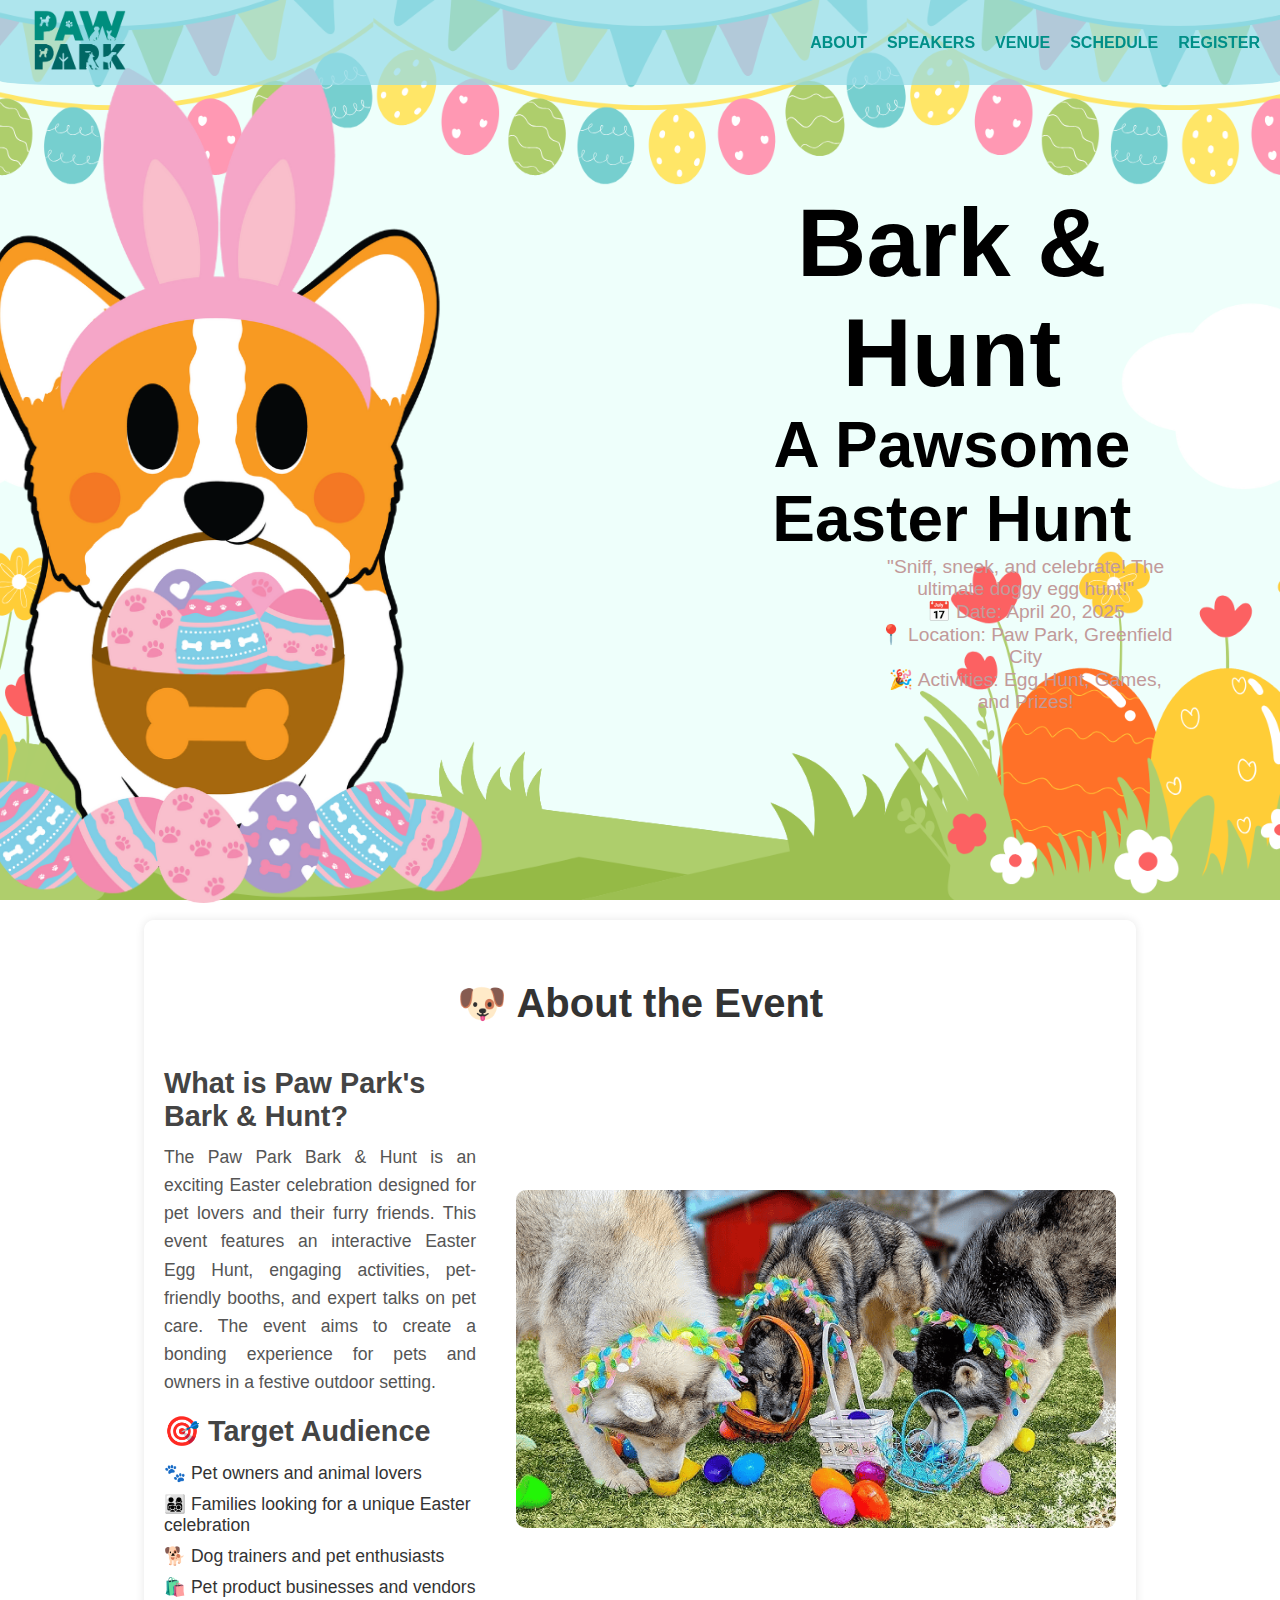
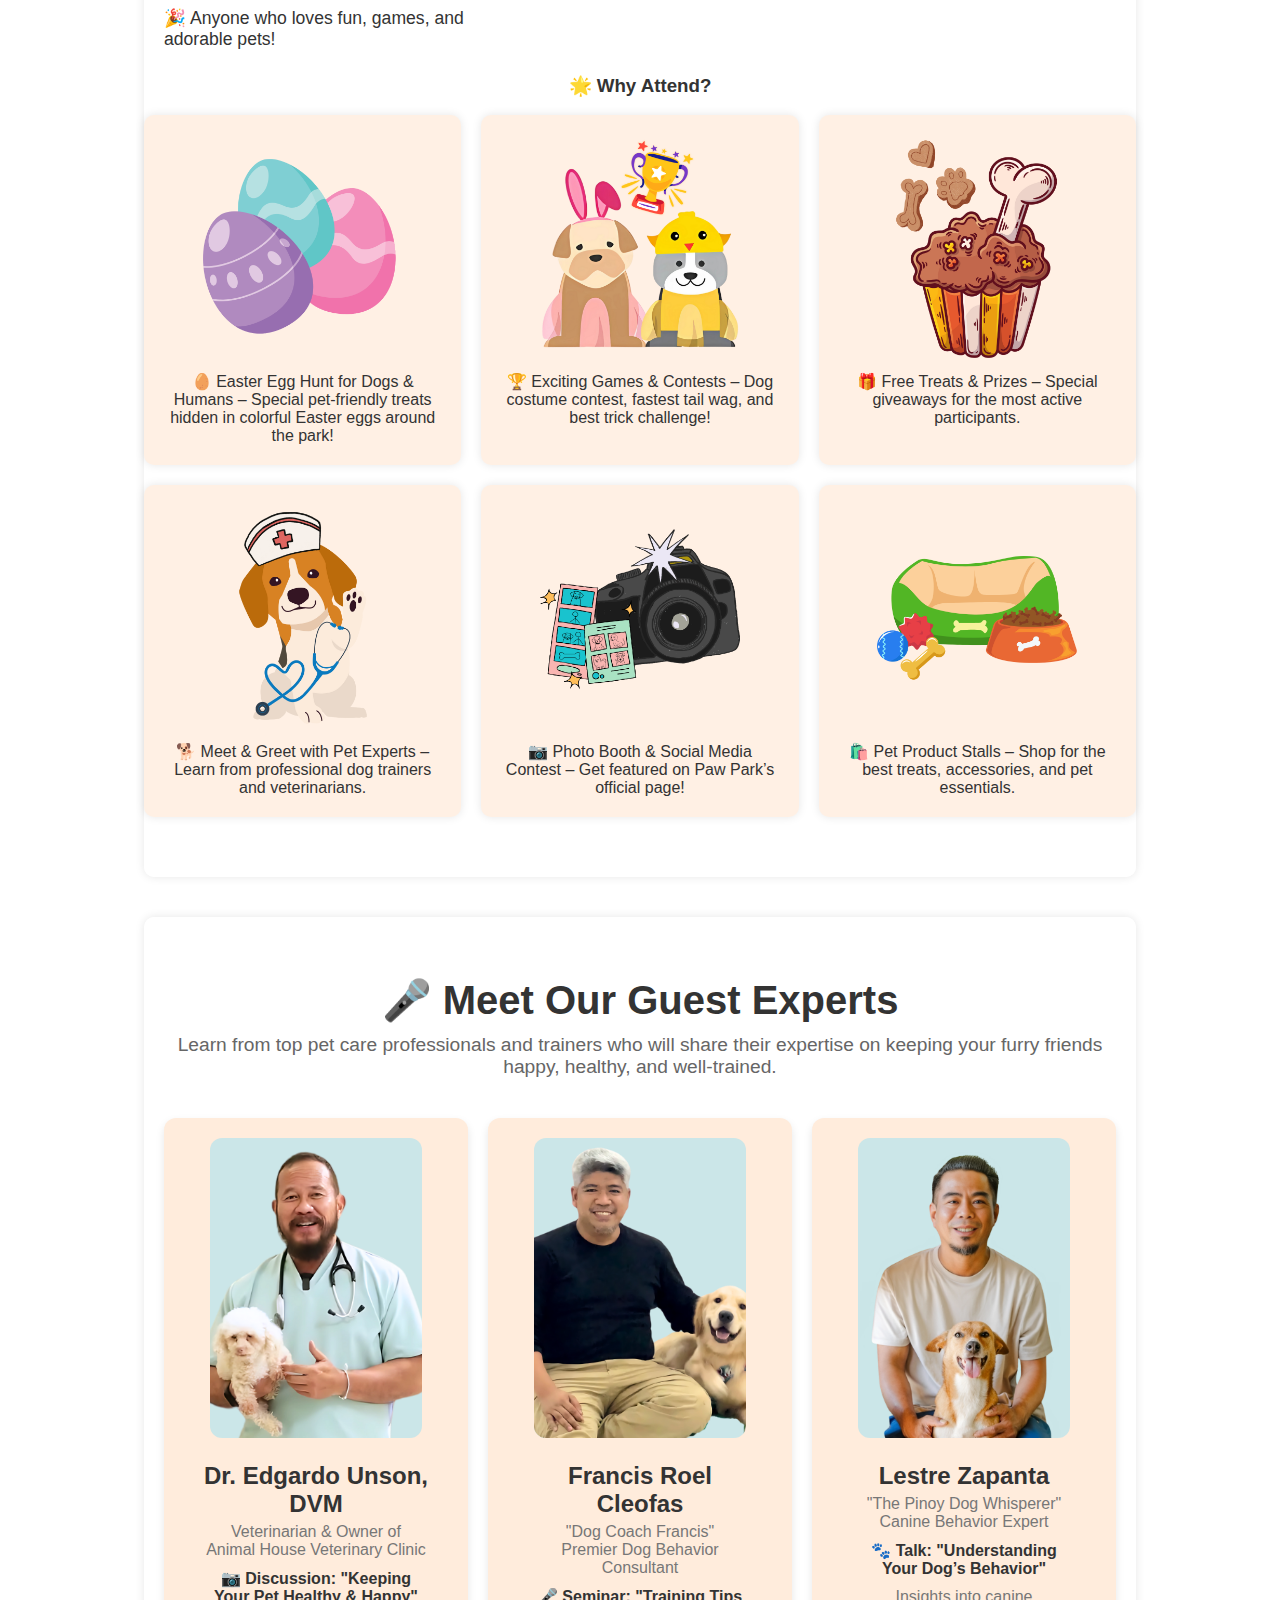
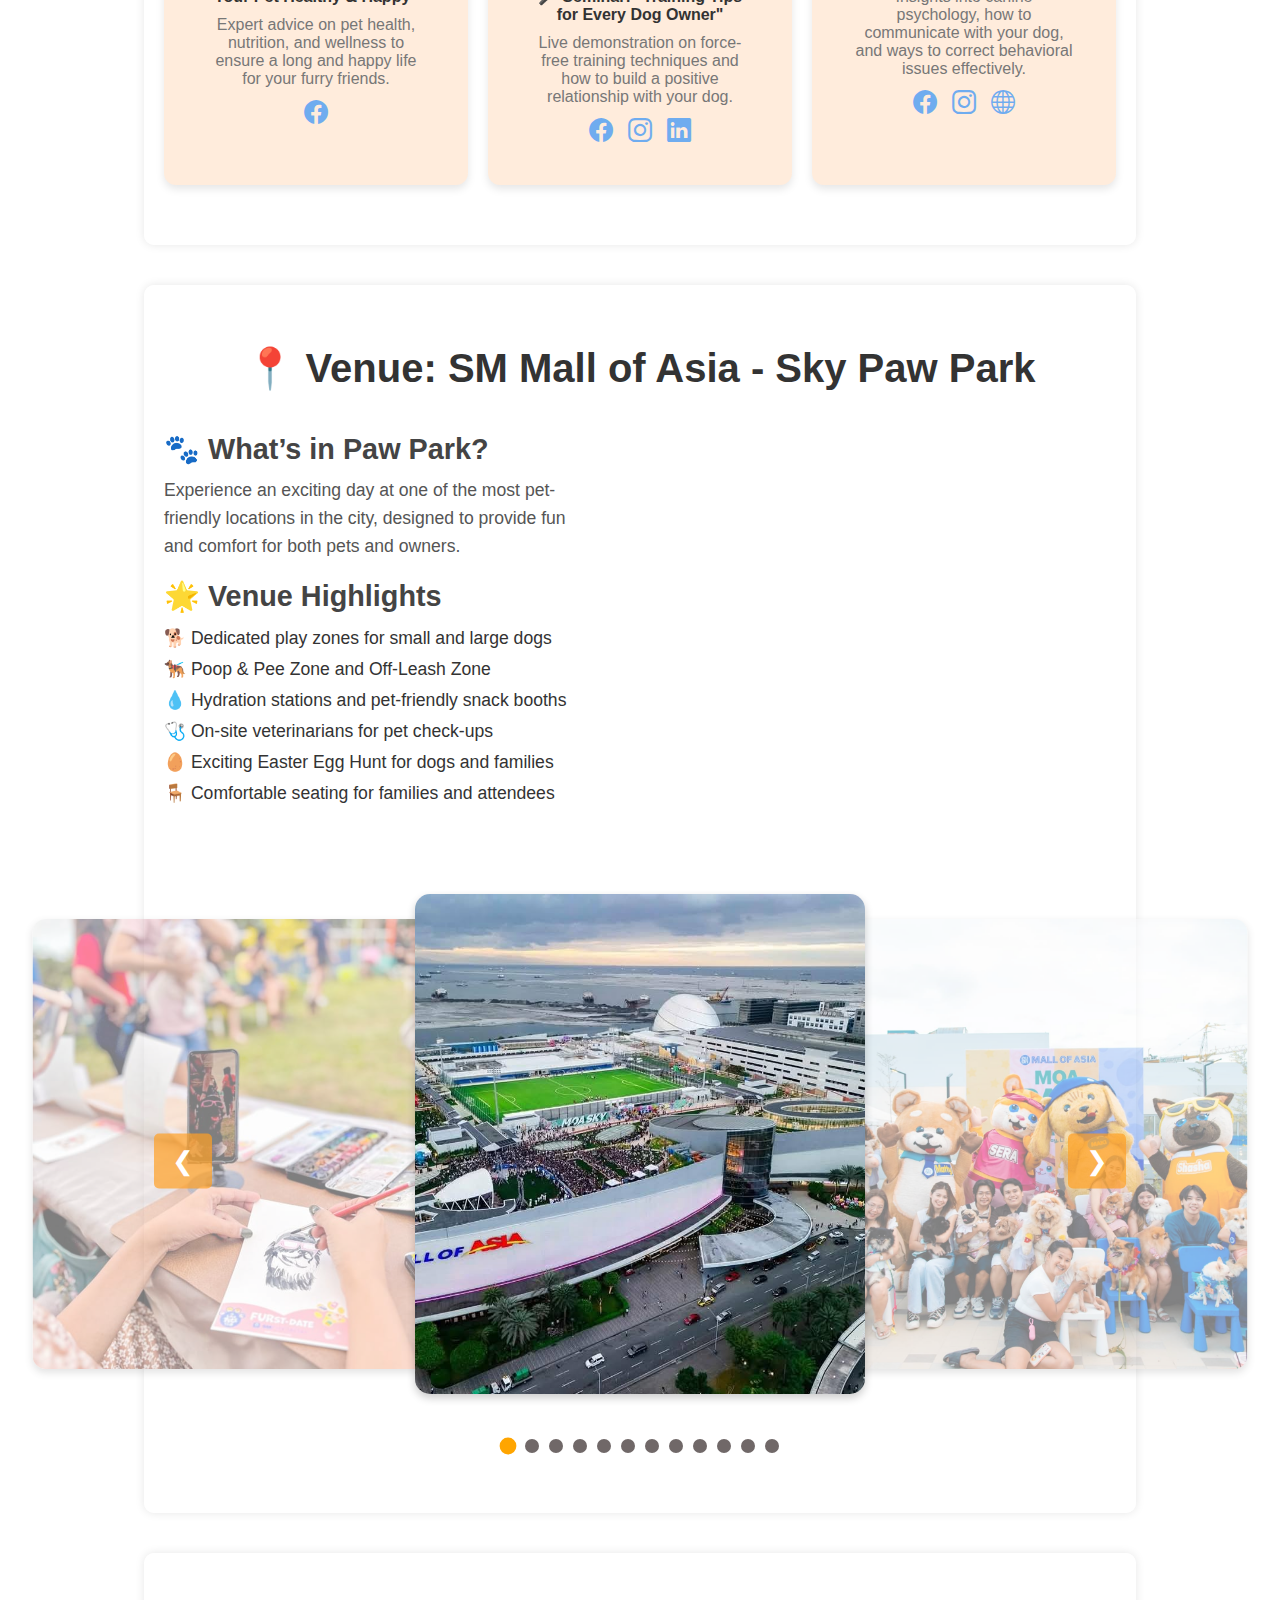
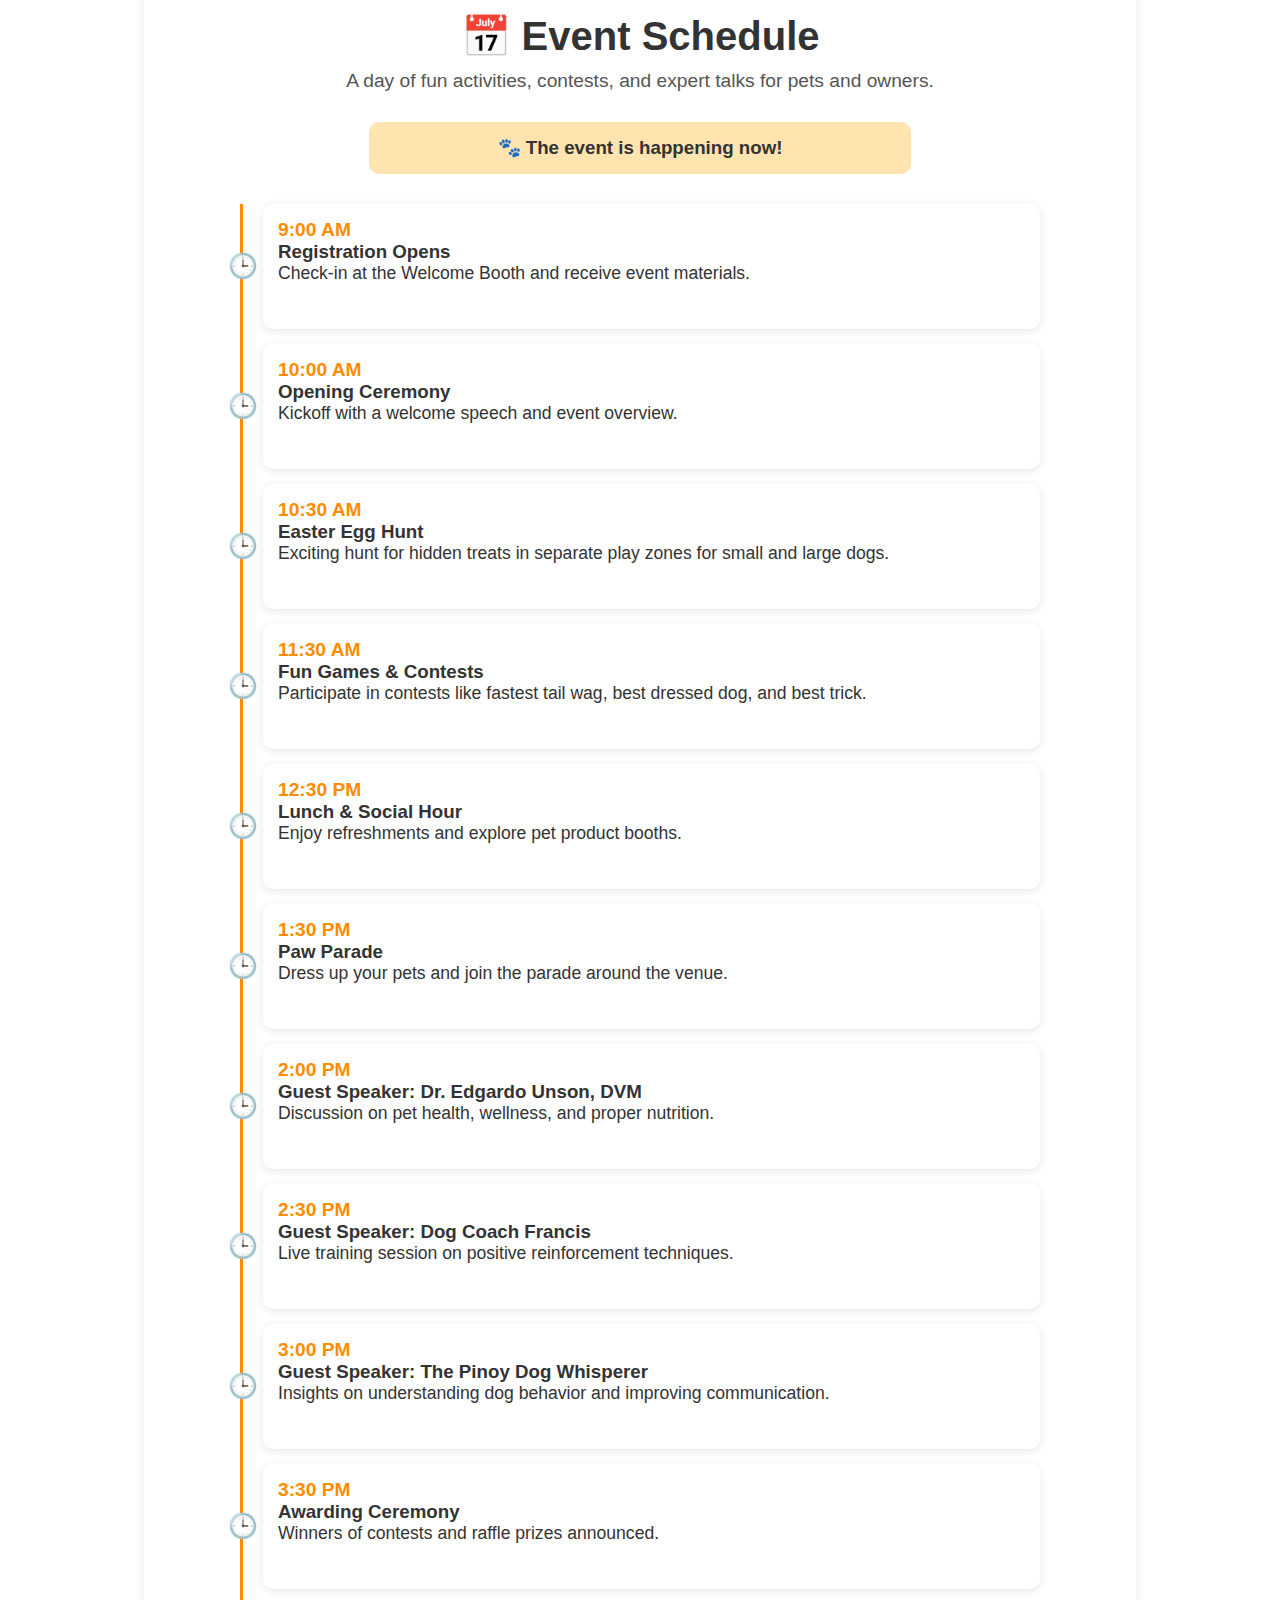
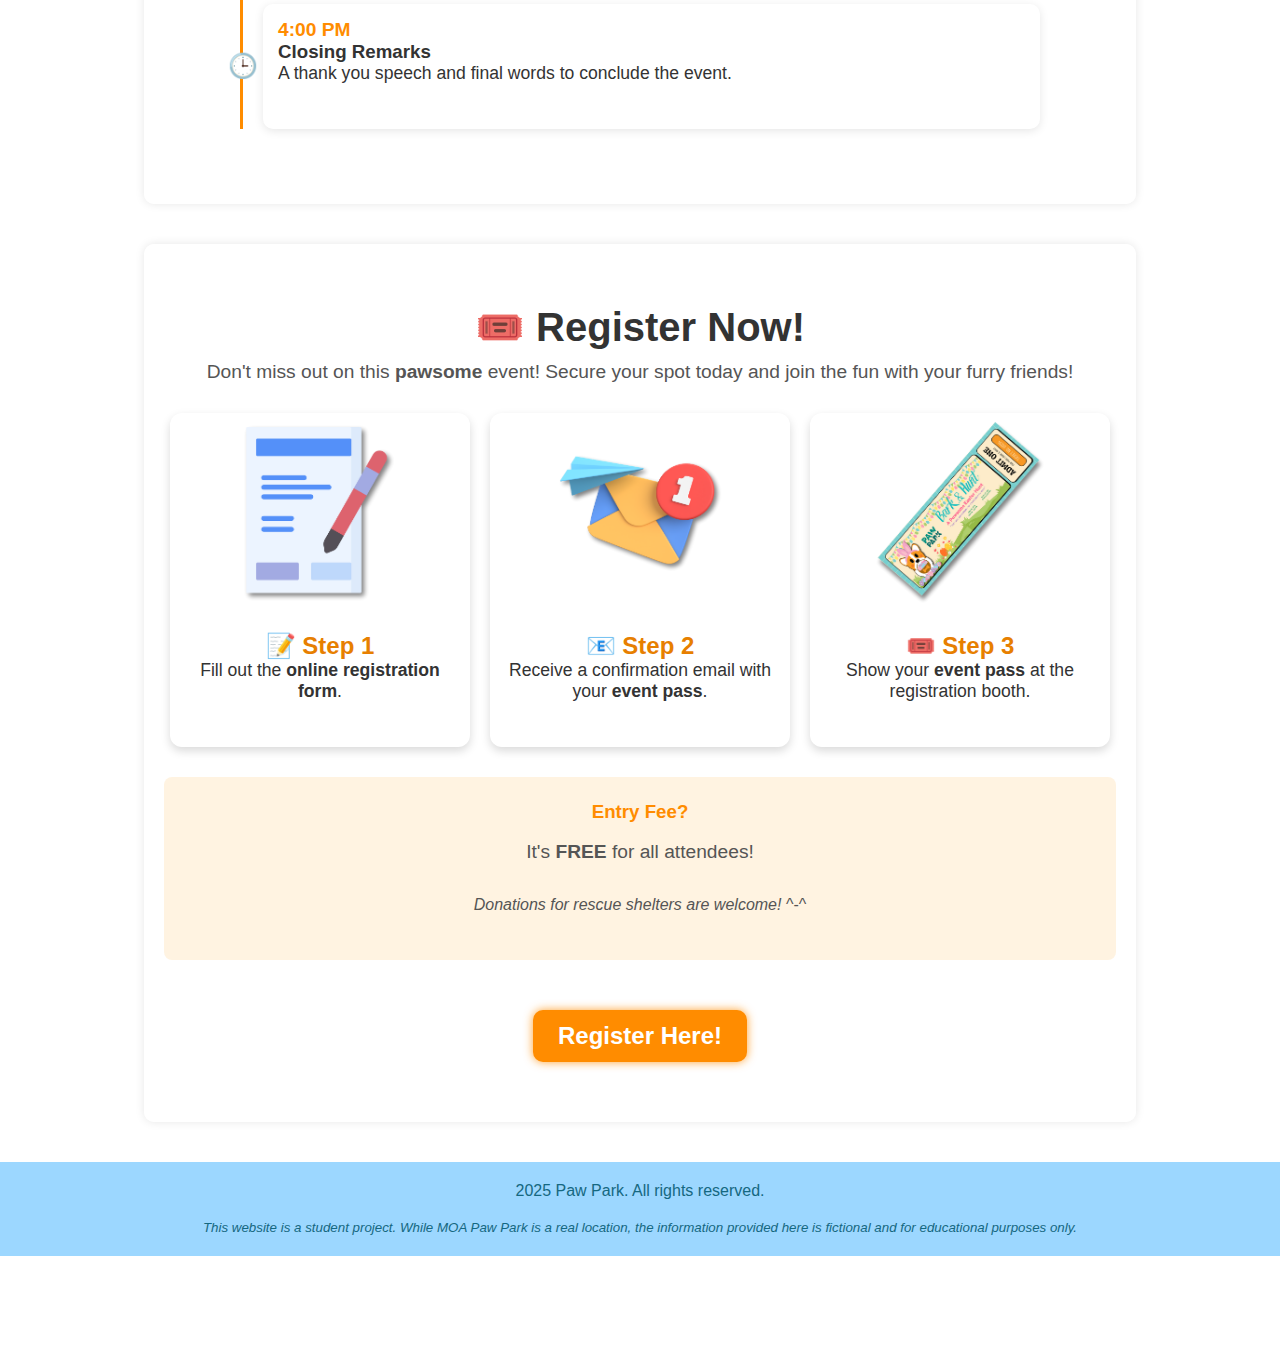
==== index.html @ a90b11a4 "Fixed Registration Section" ====
<!DOCTYPE html>
<html lang="en">

<head>
    <meta charset="UTF-8">
    <meta name="viewport" content="width=device-width, initial-scale=1.0">
    <title>Paw Park | Bark & Hunt</title>
    <link rel="icon" type="image/png" href="Visuals/Logo.png">
    <link rel="stylesheet" href="style.css">
    <link rel="stylesheet" href="https://cdn.jsdelivr.net/npm/bootstrap-icons/font/bootstrap-icons.css">

</head>

<script>
    function countdown() {
        const eventDate = new Date("April 20, 2025 09:00:00").getTime();
        const timer = setInterval(() => {
            const now = new Date().getTime();
            const diff = eventDate - now;

            if (diff <= 0) {
                clearInterval(timer);
                document.getElementById("countdown").innerHTML = "<h3>🐾 The event is happening now!</h3>";
                return;
            }

            const days = Math.floor(diff / (1000 * 60 * 60 * 24));
            const hours = Math.floor((diff % (1000 * 60 * 60 * 24)) / (1000 * 60 * 60));
            const minutes = Math.floor((diff % (1000 * 60 * 60)) / (1000 * 60));
            const seconds = Math.floor((diff % (1000 * 60)) / 1000);

            document.getElementById("days").innerText = days.toString().padStart(2, "0");
            document.getElementById("hours").innerText = hours.toString().padStart(2, "0");
            document.getElementById("minutes").innerText = minutes.toString().padStart(2, "0");
            document.getElementById("seconds").innerText = seconds.toString().padStart(2, "0");
        }, 1000);
    }

    countdown();
    
    document.addEventListener("DOMContentLoaded", function () {
    let currentIndex = 1; // Start from the first image
    const totalItems = 12; // Number of images
    const intervalTime = 6000; // Auto-scroll every 6 seconds
    let autoScroll;
    let userInteracted = false; // Flag to track user interaction

    // Function to move to the next slide
    function nextSlide() {
        currentIndex = (currentIndex % totalItems) + 1;
        document.getElementById(`pos${currentIndex}`).checked = true;
    }

    // Function to move to the previous slide
    function prevSlide() {
        currentIndex = (currentIndex - 2 + totalItems) % totalItems + 1;
        document.getElementById(`pos${currentIndex}`).checked = true;
    }

    // Start auto-scroll (Ensures only ONE interval is running)
    function startAutoScroll() {
        clearInterval(autoScroll); // Clear any existing interval before starting a new one
        autoScroll = setInterval(nextSlide, intervalTime);
    }

    // Stop auto-scroll when user interacts and restart after 8 seconds
    function stopAutoScroll() {
        clearInterval(autoScroll);
        userInteracted = true; // Mark user interaction

        setTimeout(() => {
            userInteracted = false; // Reset interaction flag
            startAutoScroll(); // Resume auto-scroll after 8 seconds
        }, 3000); // Correct delay time
    }

    // Attach event listeners to navigation buttons
    document.querySelector(".prev-btn").addEventListener("click", function () {
        prevSlide();
        stopAutoScroll();
    });

    document.querySelector(".next-btn").addEventListener("click", function () {
        nextSlide();
        stopAutoScroll();
    });

    // Attach event listeners to radio buttons (manual navigation)
    document.querySelectorAll("input[name='position']").forEach((radio) => {
        radio.addEventListener("change", stopAutoScroll);
    });

    // Start auto-scroll initially
    startAutoScroll();
});






</script>


<body>

    <!-- HEADER - NAVIGATION BAR -->
    <header>
        <div class="logo-container">
            <a href="#" onclick="resetPage()">
                <img src="Visuals/Logo.png" alt="Paw Park Logo">
            </a>
        </div>

        <!-- Hamburger Menu Toggle -->
        <input type="checkbox" id="nav-toggle" class="nav-checkbox">
        <label for="nav-toggle" class="nav-burger">&#9776;</label>

        <nav aria-label="Main Navigation">
            <ul>
                <li><a href="#about">ABOUT</a></li>
                <li><a href="#speakers">SPEAKERS</a></li>
                <li><a href="#venue">VENUE</a></li>
                <li><a href="#schedule">SCHEDULE</a></li>
                <li><a href="#registration">REGISTER</a></li>
            </ul>
        </nav>
    </header>

    <!-- HERO SECTION -->
    <div class="hero">
        <div class="hero-image"></div> <!-- Background Image -->
        <div class="hero-content">
            <div class="hero-dog">
                <img src="Visuals/Easter-Dog.png" alt="Cute Dog">
            </div>
            <div class="hero-text">
                <h1>Bark & Hunt</h1>
                <h2>A Pawsome Easter Hunt</h1>
                <p>"Sniff, sneek, and celebrate! The ultimate doggy egg hunt!" <br>
                📅 Date: April 20, 2025 <br>
                📍 Location: Paw Park, Greenfield City <br>
                🎉 Activities: Egg Hunt, Games, and Prizes!</p>
            </div>
        </div>
    </div>


    <!-- MAIN CONTENT -->
    <main>

        <!-- ABOUT SECTION -->
<section id="about" class="about-section">
    <h2>🐶 About the Event</h2>
    <div class="about-content">
        <div class="about-text">
            <h3>What is Paw Park's Bark & Hunt?</h3>
            <p>The Paw Park Bark & Hunt is an exciting Easter celebration designed for pet lovers and their furry friends. This event features an interactive Easter Egg Hunt, engaging activities, pet-friendly booths, and expert talks on pet care. The event aims to create a bonding experience for pets and owners in a festive outdoor setting.</p><br>

            <h3>🎯 Target Audience</h3>
            <ul>
                <li>🐾 Pet owners and animal lovers</li>
                <li>👨‍👩‍👧‍👦 Families looking for a unique Easter celebration</li>
                <li>🐕 Dog trainers and pet enthusiasts</li>
                <li>🛍️ Pet product businesses and vendors</li>
                <li>🎉 Anyone who loves fun, games, and adorable pets!</li>
            </ul>
        </div>

        <div class="about-image">
            <img src="Visuals/Egg-Hunt.png" alt="Dogs Playing">
        </div>
    </div>

    <h3>🌟 Why Attend?</h3><br>
    <div class="features-grid">
        <div class="feature">
            <img src="Visuals/Egg.png" alt="Easter Egg">
            <p>🥚 Easter Egg Hunt for Dogs & Humans – Special pet-friendly treats hidden in colorful Easter eggs around the park!</p>
        </div>
        <div class="feature">
            <img src="Visuals/Trophy.png" alt="Trophy">
            <p>🏆 Exciting Games & Contests – Dog costume contest, fastest tail wag, and best trick challenge!</p>
        </div>
        <div class="feature">
            <img src="Visuals/Treats.png" alt="Gift">
            <p>🎁 Free Treats & Prizes – Special giveaways for the most active participants.</p>
        </div>
        <div class="feature">
            <img src="Visuals/Doctor-Dog.png" alt="Trainer">
            <p>🐕 Meet & Greet with Pet Experts – Learn from professional dog trainers and veterinarians.</p>
        </div>
        <div class="feature">
            <img src="Visuals/Photo.png" alt="Camera">
            <p>📷 Photo Booth & Social Media Contest – Get featured on Paw Park’s official page!</p>
        </div>
        <div class="feature">
            <img src="Visuals/Shop.png" alt="Pet Shop">
            <p>🛍️ Pet Product Stalls – Shop for the best treats, accessories, and pet essentials.</p>
        </div>
    </div>
</section>

<!-- SPEAKERS SECTION -->
<section id="speakers" class="speakers-section">
    <h2>🎤 Meet Our Guest Experts</h2>
    <p>Learn from top pet care professionals and trainers who will share their expertise on keeping your furry friends happy, healthy, and well-trained.</p>

    <div class="speakers-grid">
        <!-- Speaker 1 -->
        <div class="speaker-card">
            <img src="Visuals/Unson.png" alt="Dr. Amanda Reyes">
            <div class="speaker-info">
                <h3>Dr. Edgardo Unson, DVM</h3>
                <p>Veterinarian & Owner of<br>Animal House Veterinary Clinic</p>
                <span>📷 Discussion: "Keeping Your Pet Healthy & Happy"</span>
                <p>Expert advice on pet health, nutrition, and wellness to ensure a long and happy life for your furry friends.</p>
                <div class="social-links">
                    <a href="https://www.facebook.com/AnimalHousePH" class="bi bi-facebook" target="_blank" rel="noopener noreferrer"></a>
                </div>
            </div>
        </div>

        <!-- Speaker 2 -->
        <div class="speaker-card">
            <img src="Visuals/Cleofas.png" alt="Jake Mendoza">
            <div class="speaker-info">
                <h3>Francis Roel Cleofas</h3>
                <p>"Dog Coach Francis"<br>Premier Dog Behavior Consultant</p>
                <span>🎤 Seminar: "Training Tips for Every Dog Owner"</span>
                <p>Live demonstration on force-free training techniques and how to build a positive relationship with your dog.</p>
                <div class="social-links">
                    <a href="https://www.facebook.com/DogCoachFrancis" class="bi bi-facebook" target="_blank" rel="noopener noreferrer"></a>
                    <a href="https://www.instagram.com/dogcoachfrancis?utm_source=ig_web_button_share_sheet&igsh=ZDNlZDc0MzIxNw==" class="bi bi-instagram" target="_blank" rel="noopener noreferrer"></a>
                    <a href="https://www.linkedin.com/in/francis-roel-cleofas-18855329/?originalSubdomain=ph" class="bi bi-linkedin" target="_blank" rel="noopener noreferrer"></a>

                </div>
                
            </div>
        </div>

        <!-- Speaker 3 -->
        <div class="speaker-card">
            <img src="Visuals/Zapanta.png" alt="Lara Cruz">
            <div class="speaker-info">
                <h3>Lestre Zapanta</h3>
                <p>"The Pinoy Dog Whisperer"<br>Canine Behavior Expert</p>
                <span>🐾 Talk: "Understanding Your Dog’s Behavior"</span>
                <p>Insights into canine psychology, how to communicate with your dog, and ways to correct behavioral issues effectively.</p>
                <div class="social-links">
                    <a href="https://www.facebook.com/lestrezapanta" class="bi bi-facebook" target="_blank" rel="noopener noreferrer"></a>
                    <a href="https://www.instagram.com/thepinoydogwhisperer/?hl=en" class="bi bi-instagram" target="_blank" rel="noopener noreferrer"></a>
                    <a href="https://www.lestrezapanta.com/" class="bi bi-globe" target="_blank" rel="noopener noreferrer"></a>

                </div>
            </div>
        </div>
    </div>
</section>

<!-- VENUE SECTION -->
<section id="venue" class="venue-section">
    <h2>📍 Venue: SM Mall of Asia - Sky Paw Park</h2>
    
    <div class="venue-content">
        <!-- Venue Text -->
        <div class="venue-text">
            <h3>🐾 What’s in Paw Park?</h3>
            <p>
                Experience an exciting day at one of the most pet-friendly locations in the city,
                designed to provide fun and comfort for both pets and owners.
            </p><br>

            <h3>🌟 Venue Highlights</h3>
            <ul>
                <li>🐕 Dedicated play zones for small and large dogs</li>
                <li>🐕‍🦺 Poop & Pee Zone and Off-Leash Zone</li>
                <li>💧 Hydration stations and pet-friendly snack booths</li>
                <li>🩺 On-site veterinarians for pet check-ups</li>
                <li>🥚 Exciting Easter Egg Hunt for dogs and families</li>
                <li>🪑 Comfortable seating for families and attendees</li>
            </ul>
        </div>

        <!-- Venue Image (Google Map) -->
        <div class="venue-map">
            <iframe src="https://www.google.com/maps/embed?pb=!1m18!1m12!1m3!1d1188.0604762020903!2d120.97916413907852!3d14.534014783446588!2m3!1f0!2f0!3f0!3m2!1i1024!2i768!4f13.1!3m3!1m2!1s0x3397cb56c9f37527%3A0x73d8e608efb7012a!2sMOA%20Sky!5e1!3m2!1sen!2sph!4v1743225998476!5m2!1sen!2sph" width="600" height="450" style="border:0;" allowfullscreen="" loading="lazy" referrerpolicy="no-referrer-when-downgrade">
            </iframe>
        </div>
    </div>

<!-- 3D Card Carousel -->
<div class="carousel-wrapper">
    <!-- Navigation Dots (Radio Buttons) -->
    <input type="radio" name="position" id="pos1" checked />
    <input type="radio" name="position" id="pos2" />
    <input type="radio" name="position" id="pos3" />
    <input type="radio" name="position" id="pos4" />
    <input type="radio" name="position" id="pos5" />
    <input type="radio" name="position" id="pos6" />
    <input type="radio" name="position" id="pos7" />
    <input type="radio" name="position" id="pos8" />
    <input type="radio" name="position" id="pos9" />
    <input type="radio" name="position" id="pos10" />
    <input type="radio" name="position" id="pos11" />
    <input type="radio" name="position" id="pos12" />

    <!-- Carousel -->
    <main id="carousel">
        <div class="item"><img src="Visuals/Venue12.jpg" alt="Image 1"></div>
        <div class="item"><img src="Visuals/Venue1.jpg" alt="Image 2"></div>
        <div class="item"><img src="Visuals/Venue2.jpg" alt="Image 3"></div>
        <div class="item"><img src="Visuals/Venue3.jpg" alt="Image 4"></div>
        <div class="item"><img src="Visuals/Venue4.jpg" alt="Image 5"></div>
        <div class="item"><img src="Visuals/Venue9.jpg" alt="Image 6"></div>
        <div class="item"><img src="Visuals/Venue10.jpg" alt="Image 7"></div>
        <div class="item"><img src="Visuals/Venue11.jpg" alt="Image 8"></div>
        <div class="item"><img src="Visuals/Venue5.jpg" alt="Image 9"></div>
        <div class="item"><img src="Visuals/Venue6.jpg" alt="Image 10"></div>
        <div class="item"><img src="Visuals/Venue7.jpg" alt="Image 11"></div>
        <div class="item"><img src="Visuals/Venue8.jpg" alt="Image 12"></div>
    </main>

    <!-- Left & Right Navigation Buttons -->
    <button class="carousel-btn prev-btn">&#10094;</button>
    <button class="carousel-btn next-btn">&#10095;</button>

    <!-- Navigation Dots -->
    <div class="carousel-navigation">
        <label for="pos1"></label>
        <label for="pos2"></label>
        <label for="pos3"></label>
        <label for="pos4"></label>
        <label for="pos5"></label>
        <label for="pos6"></label>
        <label for="pos7"></label>
        <label for="pos8"></label>
        <label for="pos9"></label>
        <label for="pos10"></label>
        <label for="pos11"></label>
        <label for="pos12"></label>
    </div>
</div>






</section>








<!-- SCHEDULE SECTION -->
<section id="schedule" class="schedule-section">
    <h2>📅 Event Schedule</h2>
    <p>A day of fun activities, contests, and expert talks for pets and owners.</p>

    <!-- Countdown Timer -->
    <div id="countdown">
        <h3>🐶 Time Until the Event:</h3><br>
        <div class="countdown-timer">
            <span id="days">00</span> Days
            <span id="hours">00</span> Hours
            <span id="minutes">00</span> Minutes
            <span id="seconds">00</span> Seconds
        </div>
    </div>

    <div class="schedule-container">
        <div class="schedule-list">
            <div class="schedule-item">
                <span class="time">9:00 AM</span>
                <h3>Registration Opens</h3>
                <p>Check-in at the Welcome Booth and receive event materials.</p>
            </div>
            <div class="schedule-item">
                <span class="time">10:00 AM</span>
                <h3>Opening Ceremony</h3>
                <p>Kickoff with a welcome speech and event overview.</p>
            </div>
            <div class="schedule-item">
                <span class="time">10:30 AM</span>
                <h3>Easter Egg Hunt</h3>
                <p>Exciting hunt for hidden treats in separate play zones for small and large dogs.</p>
            </div>
            <div class="schedule-item">
                <span class="time">11:30 AM</span>
                <h3>Fun Games & Contests</h3>
                <p>Participate in contests like fastest tail wag, best dressed dog, and best trick.</p>
            </div>
            <div class="schedule-item">
                <span class="time">12:30 PM</span>
                <h3>Lunch & Social Hour</h3>
                <p>Enjoy refreshments and explore pet product booths.</p>
            </div>
            <div class="schedule-item bonus">
                <span class="time">1:30 PM</span>
                <h3>Paw Parade</h3>
                <p>Dress up your pets and join the parade around the venue.</p>
            </div>

            <!-- Speaker Sessions -->
            <div class="schedule-item">
                <span class="time">2:00 PM</span>
                <h3>Guest Speaker: Dr. Edgardo Unson, DVM</h3>
                <p>Discussion on pet health, wellness, and proper nutrition.</p>
            </div>
            <div class="schedule-item">
                <span class="time">2:30 PM</span>
                <h3>Guest Speaker: Dog Coach Francis</h3>
                <p>Live training session on positive reinforcement techniques.</p>
            </div>
            <div class="schedule-item">
                <span class="time">3:00 PM</span>
                <h3>Guest Speaker: The Pinoy Dog Whisperer</h3>
                <p>Insights on understanding dog behavior and improving communication.</p>
            </div>

            <div class="schedule-item">
                <span class="time">3:30 PM</span>
                <h3>Awarding Ceremony</h3>
                <p>Winners of contests and raffle prizes announced.</p>
            </div>
            <div class="schedule-item">
                <span class="time">4:00 PM</span>
                <h3>Closing Remarks</h3>
                <p>A thank you speech and final words to conclude the event.</p>
            </div>
        </div>
    </div>
</section>


<!-- REGISTRATION SECTION -->
<section id="registration" class="registration-section">
    <h2>🎟️ Register Now!</h2>
    <p>Don't miss out on this <b>pawsome</b> event! Secure your spot today and join the fun with your furry friends!</p>

    <!-- Registration Steps (Card Format) -->
    <div class="registration-steps">
        <!-- Step 1 -->
        <div class="step-card">
            <img src="Visuals/Form.png" alt="Fill Out Form">
            <div class="step-content">
                <h3>📝 Step 1</h3>
                <p>Fill out the <b>online registration form</b>.</p>
            </div>
        </div>

        <!-- Step 2 -->
        <div class="step-card">
            <img src="Visuals/Email.png" alt="Receive Confirmation Email">
            <div class="step-content">
                <h3>📧 Step 2</h3>
                <p>Receive a confirmation email with your <b>event pass</b>.</p>
            </div>
        </div>

        <!-- Step 3 -->
        <div class="step-card">
            <img src="Visuals/Ticket-Icon.png" alt="Show Event Pass">
            <div class="step-content">
                <h3>🎟️ Step 3</h3>
                <p>Show your <b>event pass</b> at the registration booth.</p>
            </div>
        </div>
    </div>

    <!-- Entry Fee -->
    <div class="entry-fee">
        <h3>Entry Fee?</h3><br>
        <p>It's <b>FREE</b> for all attendees!</p>
        <p><small><i>Donations for rescue shelters are welcome!</i>  ^-^</small></p>
    </div>

    <!-- Register Button -->
    <a href="register.html" class="register-button">Register Here!</a>
</section>



    

    </main>

    <!-- FOOTER -->
    <footer>
        <p>2025 Paw Park. All rights reserved.</p>
        <p><small><br><i>This website is a student project. While MOA Paw Park is a real location, the information provided here is fictional and for educational purposes only.</i></small></p>
    </footer>
    

</body>
</html>
---- style.css ----
/* Reset Styless */
* {
    margin: 0;
    padding: 0;
    box-sizing: border-box;
}

/* Global Styles */
body {
    font-family: Arial, sans-serif;
    background-image: url("Visuals/Easter-Background.png");
    background-size: cover;
    background-position: center;
    background-repeat: no-repeat;
    background-attachment: fixed; /* Keeps it static while scrolling */
    background-color: #f4f4f400;
    color: #333;
    text-align: center;
}

html {
    scroll-behavior: smooth;
}

/* HEADER */
header {
    display: flex;
    justify-content: space-between;
    align-items: center;
    padding: 10px 20px;
    background-color: #95dbe7b9;
    color: rgb(0, 0, 0);
    position: fixed; /* Makes navbar stick */
    width: 100%;
    top: 0;
    left: 0;
    z-index: 1000; /* Ensures it stays above other content */
    transition: background-color 0.3s ease-in-out; /* Smooth transition for color */
    border-bottom-left-radius: 5%;
        border-bottom-right-radius: 5%;
}

.logo-container img {
    width: 100px; /* Adjust size as needed */
    margin-left: 10px;
}

nav ul {
    list-style: none;
    display: flex;
    gap: 20px;
}

nav a {
    color: rgb(0, 143, 136);
    text-decoration: none;
    font-weight: bold;
    position: relative;
    padding: 5px 0;
    transition: color 0.3s ease-in-out;
}

/* Hover Effect - Underline */
nav a::after {
    content: "";
    position: absolute;
    left: 0;
    bottom: -3px;
    width: 100%;
    height: 2px;
    background-color: rgb(0, 97, 92);
    transform: scaleX(0);
    transition: transform 0.3s ease-in-out;
}

nav a:hover {
    color: rgb(0, 97, 92);
}

nav a:hover::after {
    transform: scaleX(1);
}

/* Hide checkbox */
.nav-checkbox {
    display: none;
}

/* Burger Menu Icon */
.nav-burger {
    display: none;
    font-size: 30px;
    cursor: pointer;
}

/* Mobile View */
@media (max-width: 768px) {
    .nav-burger {
        display: block;
        font-size: 30px;
        cursor: pointer;
        user-select: none; /* Prevents text selection */
    }

    /* Hide default navigation */
    nav {
        position: absolute;
        top: 73px;
        left: 0;
        width: 100%;
        background: rgba(255, 255, 255, 0.76);
        text-align: right;
        height: 0;
        overflow: hidden;
        transition: height 0.4s ease-in-out;
        display: flex;
        flex-direction: column;
        align-items: right;
        padding-right: 3%;
        justify-content: center;
        border-bottom-left-radius: 5%;
        border-bottom-right-radius: 5%;
    }

    /* Center menu items */
    .nav-menu {
        display: flex;
        flex-direction: column;
        padding: 20px 0;
        margin: 0;
        opacity: 0;
        transition: opacity 0.3s ease-in-out;
    }

    .nav-menu a {
        display: block;
        padding: 15px 0;
        font-size: 1rem;
        color: black;
        width: 100%;
    }

    /* Toggle Menu - Fix Height */
    .nav-checkbox:checked + .nav-burger + nav {
        height: 150px; /* Increased height */
        border-bottom-left-radius: 5%;
        border-bottom-right-radius: 5%;
    }

    .nav-checkbox:checked + .nav-burger + nav .nav-menu {
        opacity: 1;
    }
}



/* HERO SECTION */
.hero {
    position: relative;
    height: 100vh;
    display: flex;
    justify-content: center;
    align-items: center;
}

/* Background Image */
.hero-image {
    position: absolute;
    top: 0;
    left: 0;
    width: 100%;
    height: 100%;
    background-color: #00000000;
    /* background: url("Visuals/Easter-Background.png") no-repeat center center/cover; */
    z-index: -1;
}

/* Hero Content */
.hero-content {
    display: flex;
    justify-content: space-between;
    align-items: center;
    width: 80%;
    max-width: 1200px;
}

/* Dog Image */
.hero-dog img {
    width: 750px;
    margin-top: 10%;
    height: auto;
    animation: float 3s ease-in-out infinite;
}

.hero-dog {
    position: relative;
    left: -30%; /* Move further left */
   
}

/* Floating Animation */
@keyframes float {
    0% { transform: translateY(0); }
    50% { transform: translateY(-5px); }
    100% { transform: translateY(0); }
}

/* Event Details */
.hero-text {
    padding: 0px;
    border-radius: 10px;
    text-align: center;
    max-width: 100%;
}

.hero-text h1 {
    font-size: 6rem;
    margin-left: -50%;
    color: #000000;
}

.hero-text h2 {
    font-size: 4rem;
    margin-left: -50%;
    color: #000000;
}

.hero-text p {
    font-size: 1.2rem;
    color: #c29a9a;
}

/* Mobile Adjustments */
@media (max-width: 768px) {
    .hero-content {
        flex-direction: column;
        text-align: center;
    }

    /* .hero-dog img {
        width: 600px;
        position: absolute;
    } */

    .hero-text {
        max-width: 90%;
    }
}

/* Change Background to a Longer Image for Smaller Screens */
@media (max-width: 768px) {
    .hero-image {
        /* background-image: url("Visuals/Easter-Background-Long.png"); */
        min-height: 700px; /* Increase height if needed */
        background-size: contain;

    }
    .hero-dog img {
        width: 300px;
        text-align: center;
    }
}

@media (max-width: 480px) {
    .hero-image {
        /* background-image: url("Visuals/Easter-Background-Long.png");  */
        min-height: 800px; /* Ensure enough height */
        background-size: cover;
    }
}




/* Ensure text in hero section is above overlay */ 
/* .hero-image h2, .hero-image p {
    position: relative;
    z-index: 2;
} */

/* MAIN CONTENT */
main {
    display: flex;
    flex-direction: column;
    align-items: center;
    background-image: url(/Visuals/Easter-Background.png);
    background-size: cover;
    background-position: center;
    background-repeat: no-repeat;
    background-attachment: fixed; /* Keeps the image static */
    
    gap: 40px;
    padding: 20px;
}


section {
    background: white;
    padding: 20px;
    width: 80%;
    max-width: 100%;
    border-radius: 10px;
    box-shadow: 0 0 10px rgba(0, 0, 0, 0.1);
}

/* BUTTON */
button {
    background-color: #0073e6;
    color: white;
    border: none;
    padding: 10px 20px;
    font-size: 16px;
    cursor: pointer;
    border-radius: 5px;
    transition: background 0.3s;
}

button:hover {
    background-color: #005bb5;
}

/* FOOTER */
footer {
    background-color: #7dcbffc2;
    color: rgb(21, 104, 129);
    padding: 20px;
    margin-top: 20px;
}

/* RESPONSIVE DESIGN */
@media (max-width: 768px) {
    .hero-image {
        min-height: 40vh; /* Smaller height for mobile */
    }

    nav ul {
        flex-direction: column;
        gap: 10px;
    }

    nav a {
        font-size: 14px;
    }

    .logo-container img {
        width: 80px; /* Smaller logo */
    }

    section {
        width: 90%; /* Expand width for small screens */
    }
}

/* ABOUT SECTION */
.about-section {
    padding: 60px 0px;
    background: #ffffffc9;
    
    text-align: center;

}

.about-section h2 {
    font-size: 2.5rem;
    margin-bottom: 20px;
    color: #333;
}

.about-content {
    display: flex;
    align-items: center;
    justify-content: space-between;
    gap: 40px;
    max-width: 1200px;
    margin: auto;
    padding: 20px;
}

/* About Text */
.about-text {
    text-align: left;
    flex: 1;
    max-width: 600px;
}

.about-text h3 {
    font-size: 1.8rem;
    margin-bottom: 10px;
    color: #444;
}

.about-text p {
    font-size: 1.1rem;
    text-align: justify;
    color: #555;
    line-height: 1.6;
}

.about-text ul {
    list-style: none;
    padding: 0;
}

.about-text li {
    font-size: 1.1rem;
    padding: 5px 0;
}

/* About Image */
.about-image img {
    width: 100%;
    max-width: 600px;
    border-radius: 10px;
}

/* Features Grid */
.features-grid {
    display: grid;
    grid-template-columns: repeat(auto-fit, minmax(250px, 1fr));
    gap: 20px;
    margin-top: 30px;
    max-width: 1000px;
    margin: auto;
}

/* Feature Boxes */
.feature {
    background: rgba(255, 152, 67, 0.144);
    padding: 20px;
    border-radius: 10px;
    box-shadow: 0 0 10px rgba(0, 0, 0, 0.1);
    text-align: center;
    transition: transform 0.3s ease-in-out;
}

.feature:hover {
    transform: scale(1.05);
}

.feature img {
    width: 200px;
    margin-bottom: 10px;
}

.feature p {
    font-size: 1rem;
    color: #333;
}

/* Responsive Design */
@media (max-width: 768px) {
    .about-content {
        flex-direction: column;
        text-align: center;
    }

    .about-text {
        max-width: 100%;
        text-align: center;
    }

    .about-image img {
        max-width: 80%;
    }
}

/* SPEAKERS SECTION */
.speakers-section {
    text-align: center;
    padding: 60px 20px;
    background: #ffffffc9;
}

.speakers-section h2 {
    font-size: 2.5rem;
    margin-bottom: 10px;
    color: #333;
}

.speakers-section p {
    font-size: 1.2rem;
    color: #666666;
    margin-bottom: 40px;
}

/* Grid Layout */
.speakers-grid {
    display: grid;
    grid-template-columns: repeat(auto-fit, minmax(300px, 1fr));
    gap: 20px;
    max-width: 1200px;
    margin: auto;
}

/* Speaker Card */
.speaker-card {
    background: #ffa15434;
    border-radius: 12px;
    text-align: center;
    overflow: hidden;
    box-shadow: 0 4px 8px rgba(0, 0, 0, 0.1);
    padding: 20px;
    transition: transform 0.3s ease-in-out;
}

.speaker-card:hover {
    transform: scale(1.05);
}

/* Speaker Image */
.speaker-card img {
    background-color: #67dcff57;
    width: 80%;
    height: 300px;
    object-fit: cover;
    border-radius: 12px;
}

/* Speaker Info */
.speaker-info {
    padding: 20px;
}

.speaker-info h3 {
    font-size: 1.5rem;
    color: #333;
    margin-bottom: 5px;
}

.speaker-info p {
    font-size: 1rem;
    color: #777;
    margin-bottom: 10px;
}

.speaker-info span {
    font-weight: bold;
    display: block;
    margin-bottom: 10px;
}

/* Social Links */
.social-links {
    display: flex;
    margin-top: 5%;
    gap: 15px; /* Space between icons */
    justify-content: center;
    align-items: center;
}

.social-links a {
    font-size:1.5rem; /* Adjust icon size */
    color: #007bff91; /* Blue color */
    transition: transform 0.3s ease, color 0.3s ease;
}

.social-links a:hover {
    color: #0056b3; /* Darker blue on hover */
    transform: scale(1.2); /* Slightly enlarge on hover */
}


/* Responsive Design */
@media (max-width: 768px) {
    .speakers-section p {
        font-size: 1rem;
    }

    .speakers-grid {
        grid-template-columns: 1fr;
    }
}



/* VENUE SECTION */
.venue-section {
    padding: 60px 0px;
    background: #ffffffc9;
    text-align: center;
}

.venue-section h2 {
    font-size: 2.5rem;
    margin-bottom: 20px;
    color: #333;
}

/* Venue Content (Same as About Content) */
.venue-content {
    display: flex;
    align-items: center;
    justify-content: space-between;
    gap: 40px;
    max-width: 1200px;
    margin: auto;
    padding: 20px;
}

/* Venue Text (Consistent with About Text) */
.venue-text {
    text-align: left;
    flex: 1;
    max-width: 600px;
}

.venue-text h3 {
    font-size: 1.8rem;
    margin-bottom: 10px;
    color: #444;
}

.venue-text p {
    font-size: 1.1rem;
    color: #555;
    line-height: 1.6;
}

.venue-text ul {
    list-style: none;
    padding: 0;
}

.venue-text li {
    font-size: 1.1rem;
    padding: 5px 0;
}

/* Ensure the Venue Map Container Can Expand */
.venue-map {
    width: 100%;
    max-width: 500px; /* Make the container larger */
    display: flex;
    justify-content: center;
}

/* Largen the Google Map iframe */
.venue-map iframe {
    width: 100%;
    max-width: 700px; /* Increased width */
    height: 350px; /* Increased height */
    border-radius: 10px;
}




/* Responsive Design */
@media (max-width: 768px) {
    .venue-content {
        flex-direction: column;
        text-align: center;
    }

    .venue-text, .venue-map {
        max-width: 100%;
    }
}


/* 3D Card Carousel Wrapper */
.carousel-wrapper {
    display: flex;
    flex-direction: column;
    align-items: center;
    position: relative;
    margin-top: 40px;
    width: 100%;
}

/* Carousel Container */
main#carousel {
    position: relative;
    width: 100%;
    max-width: 500px; /* Increased width */
    height: 550px; /* Increased height */
    display: flex;
    justify-content: center;
    align-items: center;
    perspective: 1200px; /* More depth */
}

/* Individual Image Cards */
div.item {
    position: absolute;
    width: 90%;
    max-width: 650px; /* Increased size */
    height: 500px; /* Increased height */
    background-color: white;
    border-radius: 15px;
    overflow: hidden;
    box-shadow: 0px 4px 8px rgba(0, 0, 0, 0.2);
    transition: transform 1s ease-in-out, opacity 1s ease-in-out; /* Smooth transition */
    opacity: 0;
}

/* Image Styling */
.item img {
    width: 100%;
    height: 100%;
    object-fit: cover;
    transition: transform 0.3s ease-in-out;
    cursor: pointer;
}

/* Hover Effect */
.item img:hover {
    transform: scale(1.05);
}

/* Hide Radio Buttons */
input[type="radio"] {
    display: none;
}

/* Show selected image (center) */
#pos1:checked ~ #carousel .item:nth-child(1),
#pos2:checked ~ #carousel .item:nth-child(2),
#pos3:checked ~ #carousel .item:nth-child(3),
#pos4:checked ~ #carousel .item:nth-child(4),
#pos5:checked ~ #carousel .item:nth-child(5),
#pos6:checked ~ #carousel .item:nth-child(6),
#pos7:checked ~ #carousel .item:nth-child(7),
#pos8:checked ~ #carousel .item:nth-child(8),
#pos9:checked ~ #carousel .item:nth-child(9),
#pos10:checked ~ #carousel .item:nth-child(10),
#pos11:checked ~ #carousel .item:nth-child(11),
#pos12:checked ~ #carousel .item:nth-child(12) {
    opacity: 1;
    transform: scale(1) translateX(0);
    z-index: 3;
}

/* Position left and right images (move closer) */
#pos1:checked ~ #carousel .item:nth-child(2),
#pos2:checked ~ #carousel .item:nth-child(3),
#pos3:checked ~ #carousel .item:nth-child(4),
#pos4:checked ~ #carousel .item:nth-child(5),
#pos5:checked ~ #carousel .item:nth-child(6),
#pos6:checked ~ #carousel .item:nth-child(7),
#pos7:checked ~ #carousel .item:nth-child(8),
#pos8:checked ~ #carousel .item:nth-child(9),
#pos9:checked ~ #carousel .item:nth-child(10),
#pos10:checked ~ #carousel .item:nth-child(11),
#pos11:checked ~ #carousel .item:nth-child(12),
#pos12:checked ~ #carousel .item:nth-child(1) {
    transform: translateX(90%) scale(0.9); /* Reduced spacing */
    opacity: 0.5;
    z-index: 2;
}

#pos1:checked ~ #carousel .item:nth-child(12),
#pos2:checked ~ #carousel .item:nth-child(1),
#pos3:checked ~ #carousel .item:nth-child(2),
#pos4:checked ~ #carousel .item:nth-child(3),
#pos5:checked ~ #carousel .item:nth-child(4),
#pos6:checked ~ #carousel .item:nth-child(5),
#pos7:checked ~ #carousel .item:nth-child(6),
#pos8:checked ~ #carousel .item:nth-child(7),
#pos9:checked ~ #carousel .item:nth-child(8),
#pos10:checked ~ #carousel .item:nth-child(9),
#pos11:checked ~ #carousel .item:nth-child(10),
#pos12:checked ~ #carousel .item:nth-child(11) {
    transform: translateX(-90%) scale(0.9); /* Reduced spacing */
    opacity: 0.5;
    z-index: 2;
}

/* Navigation Dots */
.carousel-navigation {
    display: flex;
    gap: 10px;
    margin-top: 20px;
}

/* Default Gray Dots */
.carousel-navigation label {
    width: 14px;
    height: 14px;
    background: rgb(112, 104, 104); /* Gray when inactive */
    border-radius: 50%;
    cursor: pointer;
    transition: background 0.6s, transform 0.3s;
}

/* Highlight Active Navigation Dot */
#pos1:checked ~ .carousel-navigation label:nth-child(1),
#pos2:checked ~ .carousel-navigation label:nth-child(2),
#pos3:checked ~ .carousel-navigation label:nth-child(3),
#pos4:checked ~ .carousel-navigation label:nth-child(4),
#pos5:checked ~ .carousel-navigation label:nth-child(5),
#pos6:checked ~ .carousel-navigation label:nth-child(6),
#pos7:checked ~ .carousel-navigation label:nth-child(7),
#pos8:checked ~ .carousel-navigation label:nth-child(8),
#pos9:checked ~ .carousel-navigation label:nth-child(9),
#pos10:checked ~ .carousel-navigation label:nth-child(10),
#pos11:checked ~ .carousel-navigation label:nth-child(11),
#pos12:checked ~ .carousel-navigation label:nth-child(12) {
    background: orange; /* Active dot turns orange */
    transform: scale(1.2);
}


/* Navigation Buttons */
.carousel-btn {
    position: absolute;
    top: 50%;
    transform: translateY(-50%);
    background: rgba(255, 160, 35, 0.7);
    color: rgb(255, 255, 255);
    border: none;
    padding: 12px 18px;
    font-size: 26px;
    cursor: pointer;
    border-radius: 5px;
    transition: background 0.3s;
    z-index: 10;
}

.carousel-btn:hover {
    background: rgba(197, 123, 27, 0.7);
}

.prev-btn {
    left: 10px;
}

.next-btn {
    right: 10px;
}

/* Responsive Design */
@media (max-width: 1024px) {
    main#carousel {
        max-width: 700px;
        height: 500px;
    }

    .item {
        max-width: 550px;
        height: 450px;
    }

    .carousel-navigation label {
        width: 12px;
        height: 12px;
    }
}

@media (max-width: 768px) {
    main#carousel {
        max-width: 500px;
        height: 400px;
    }

    .item {
        max-width: 350px;
        height: 300px;
    }

    .carousel-navigation label {
        width: 10px;
        height: 10px;
    }

    .carousel-btn {
        font-size: 20px;
        padding: 8px 12px;
    }
}











/* SCHEDULE SECTION */
.schedule-section {
    text-align: center;
    padding: 60px 20px;
    background: #ffffffc9;
}

.schedule-section h2 {
    font-size: 2.5rem;
    color: #333;
    margin-bottom: 10px;
}

.schedule-section p {
    font-size: 1.2rem;
    color: #555;
    margin-bottom: 30px;
}

/* Countdown Timer */
#countdown {
    background: #ffdd99c9;
    width: 57%;
    padding: 15px;
    border-radius: 10px;
    margin-bottom: 30px;
    display: inline-block;
    text-align: center;
}

.countdown-timer {
    font-size: 1.2rem;
    font-weight: regular;
    color: #222;
}

.countdown-timer span {
    background: #fff;
    padding: 8px 12px;
    border-radius: 5px;
    margin: 0 5px;
    display: inline-block;
    font-size: 1.8rem;
}

/* Schedule List */
.schedule-container {
    max-width: 800px;
    margin: auto;
}

.schedule-list {
    border-left: 3px solid #ff8c00;
    padding-left: 20px;
}

.schedule-item {
    position: relative;
    padding: 15px;
    background: #fff;
    border-radius: 10px;
    margin-bottom: 15px;
    box-shadow: 0 2px 10px rgba(0, 0, 0, 0.1);
    text-align: left;
    transition: transform 0.3s ease-in-out;
}

.schedule-item:hover {
    transform: scale(1.05);
}

.schedule-item::before {
    content: "🕒";
    position: absolute;
    left: -35px;
    top: 50%;
    transform: translateY(-50%);
    font-size: 1.5rem;
}

.schedule-item .time {
    font-weight: bold;
    color: #ff8c00;
    font-size: 1.2rem;
    display: block;
}

.schedule-item p {
    font-size: 1.1rem;
    color: #333;
}

/* Bonus Activity */
/* .schedule-item.bonus {
    background: #ffcc99;
    border-left: 5px solid #ff5500;
} */

/* .schedule-item.bonus::before {
    content: "🎭";
} */



/* REGISTRATION SECTION */
.registration-section {
    text-align: center;
    padding: 60px 20px;
    background: #ffffffc9;
}

.registration-section h2 {
    font-size: 2.5rem;
    color: #333;
    margin-bottom: 10px;
}

.registration-section p {
    font-size: 1.2rem;
    color: #555;
    margin-bottom: 30px;
}

/* Registration Steps - Card Layout */
.registration-steps {
    display: flex;
    justify-content: center;
    flex-wrap: wrap;
    gap: 20px;
    max-width: 1000px;
    margin: auto;
}

/* Step Card */
.step-card {
    background: #fff;
    border-radius: 12px;
    overflow: hidden;
    text-align: center;
    width: 300px;
    box-shadow: 0 4px 10px rgba(0, 0, 0, 0.15);
    transition: transform 0.3s ease-in-out, box-shadow 0.3s ease-in-out;
}

.step-card:hover {
    transform: scale(1.05);
    box-shadow: 0 6px 15px rgba(0, 0, 0, 0.2);
}

/* Step Card Image */
.step-card img {
    width: 100%;
    height: 200px;
    object-fit:contain;
}

/* Step Content */
.step-content {
    padding: 15px;
}

.step-content h3 {
    font-size: 1.5rem;
    color: #e77f00;
}

.step-content p {
    font-size: 1.1rem;
    color: #333;
}

/* Entry Fee Box */
.entry-fee {
    background: #ffebcc98;
    padding: 15px;
    border-radius: 8px;
    margin-top: 30px;
}

.entry-fee h3 {
    margin-top: 1%;
    color: #ff8c00;
}

/* Register Button */
.register-button {
    display: inline-block;
    background: #ff8c00;
    color: white;
    padding: 12px 25px;
    font-size: 1.5rem;
    border-radius: 10px;
    margin-top: 50px;
    text-decoration: none;
    font-weight: bold;
    transition: all 0.3s ease-in-out;
    animation: bounce 1.5s infinite, glow 1.5s infinite alternate;
    box-shadow: 0 0 10px rgba(255, 140, 0, 0.8);
}

/* Glow Animation */
@keyframes glow {
    0% {
        box-shadow: 0 0 10px rgba(0, 217, 255, 0.445);
    }
    100% {
        box-shadow: 0 0 20px rgba(0, 217, 255, 0.342), 0 0 30px rgba(0, 217, 255, 0.336);
    }
}

.register-button:hover {
    background: #ff5c00;
    transform: scale(1.05);
}

/* Bouncing Animation */
@keyframes bounce {
    0%, 100% { transform: translateY(0); }
    50% { transform: translateY(-5px); }
}

/* Responsive Design */
@media (max-width: 768px) {
    .registration-steps {
        flex-direction: column;
        align-items: center;
    }

    .step-card {
        width: 90%;
    }

    .register-button {
        font-size: 1.2rem;
    }
}
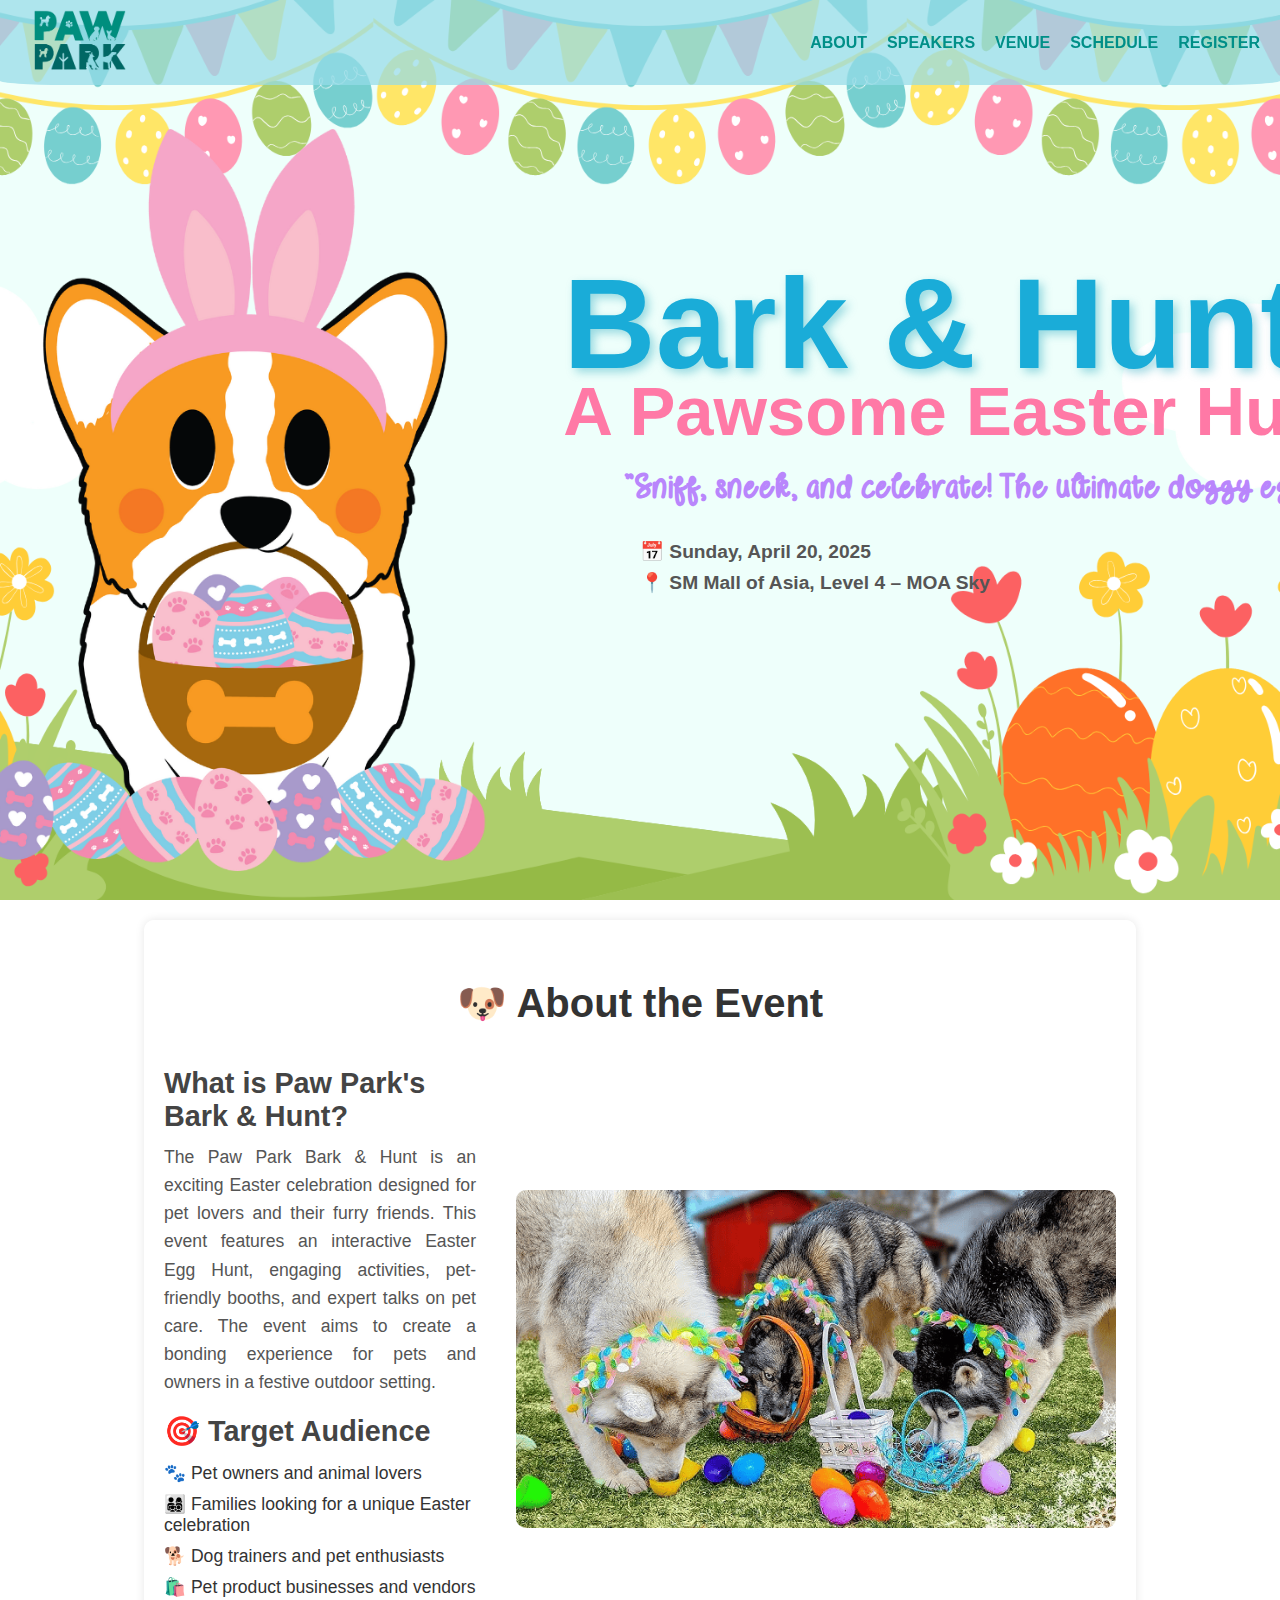
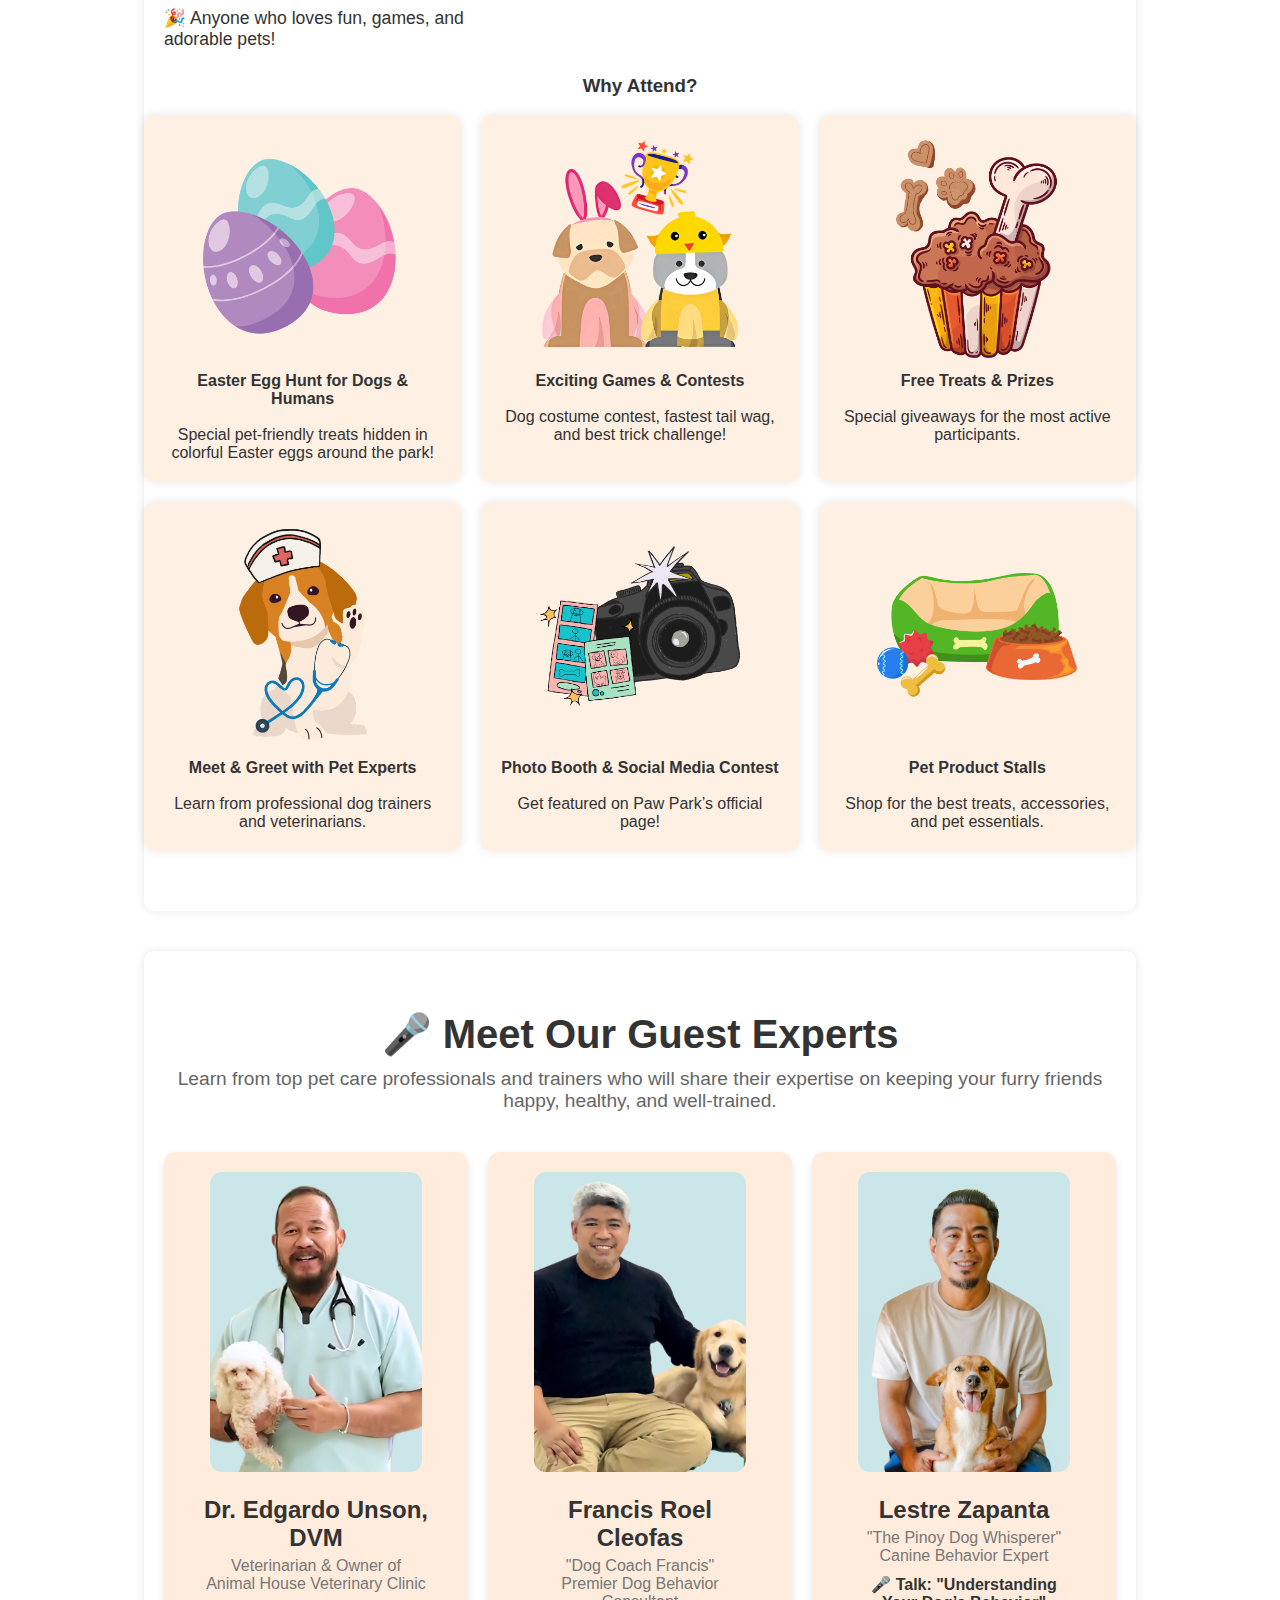
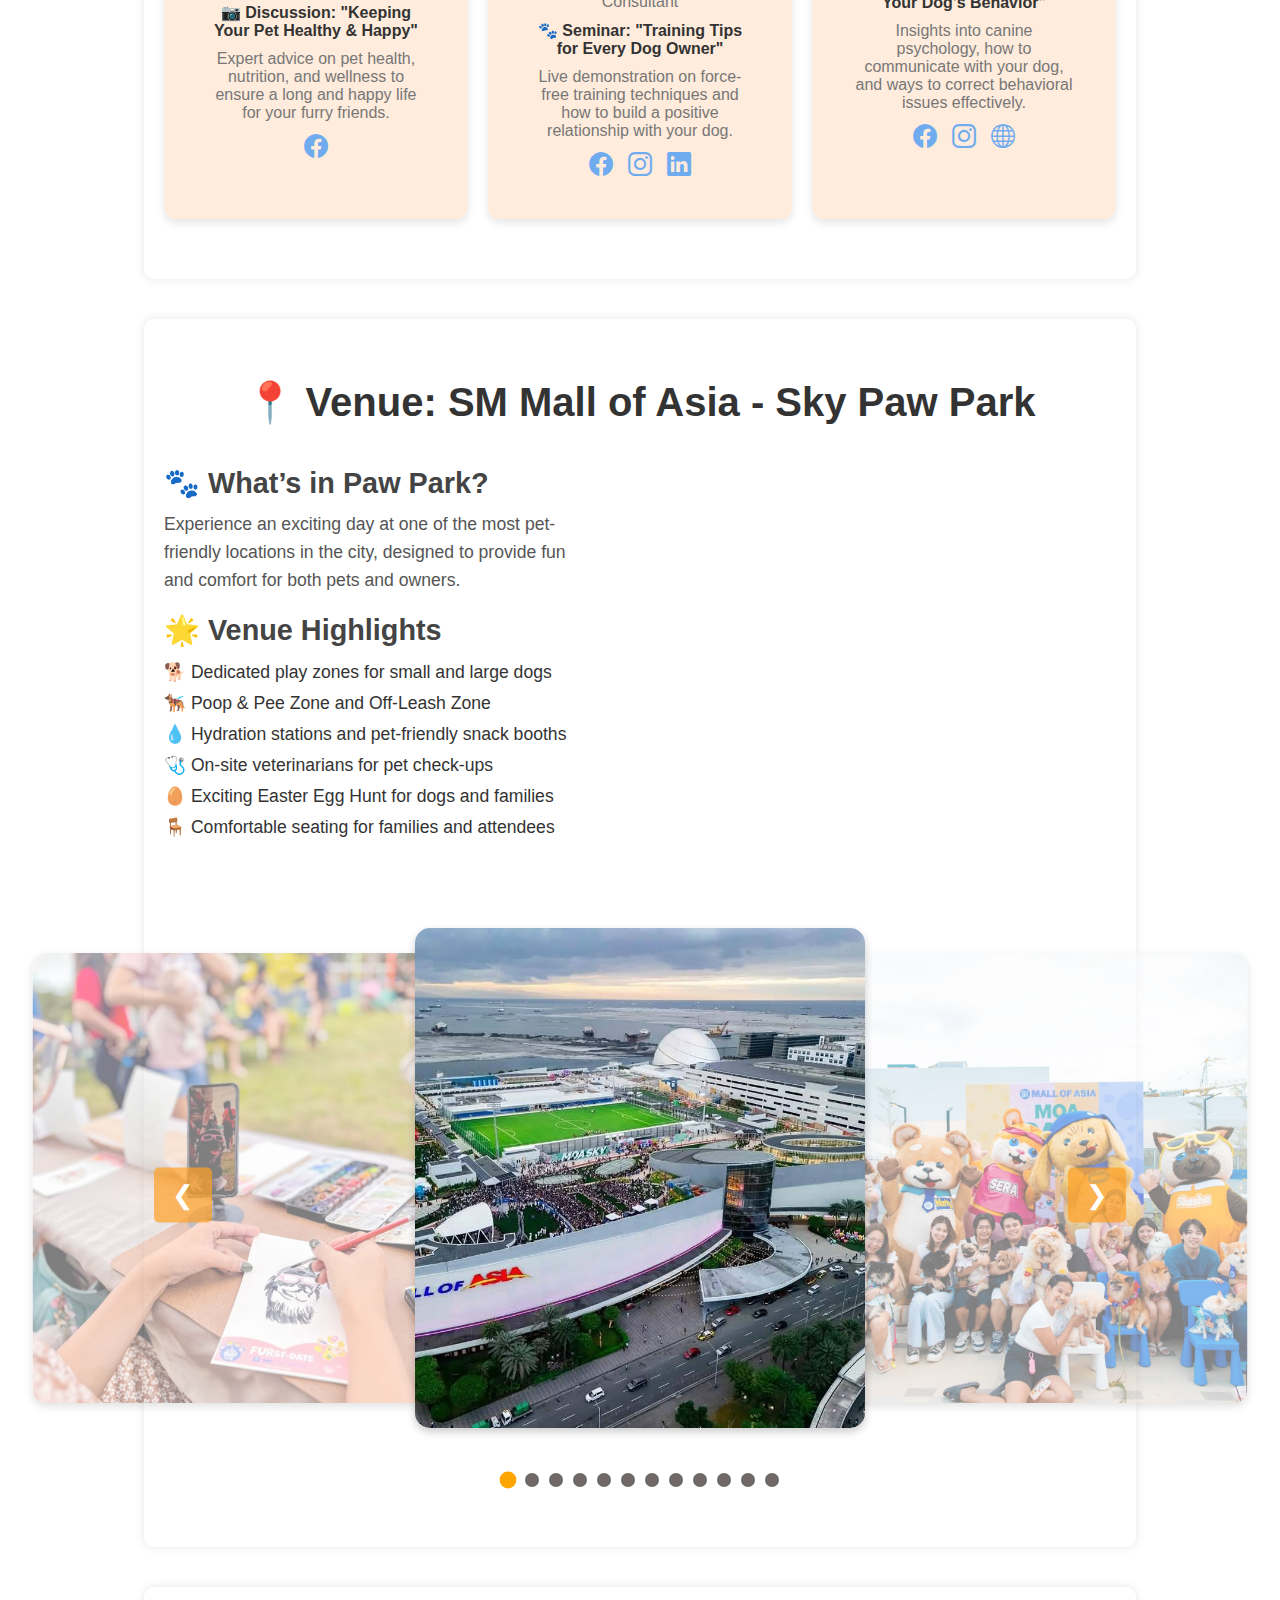
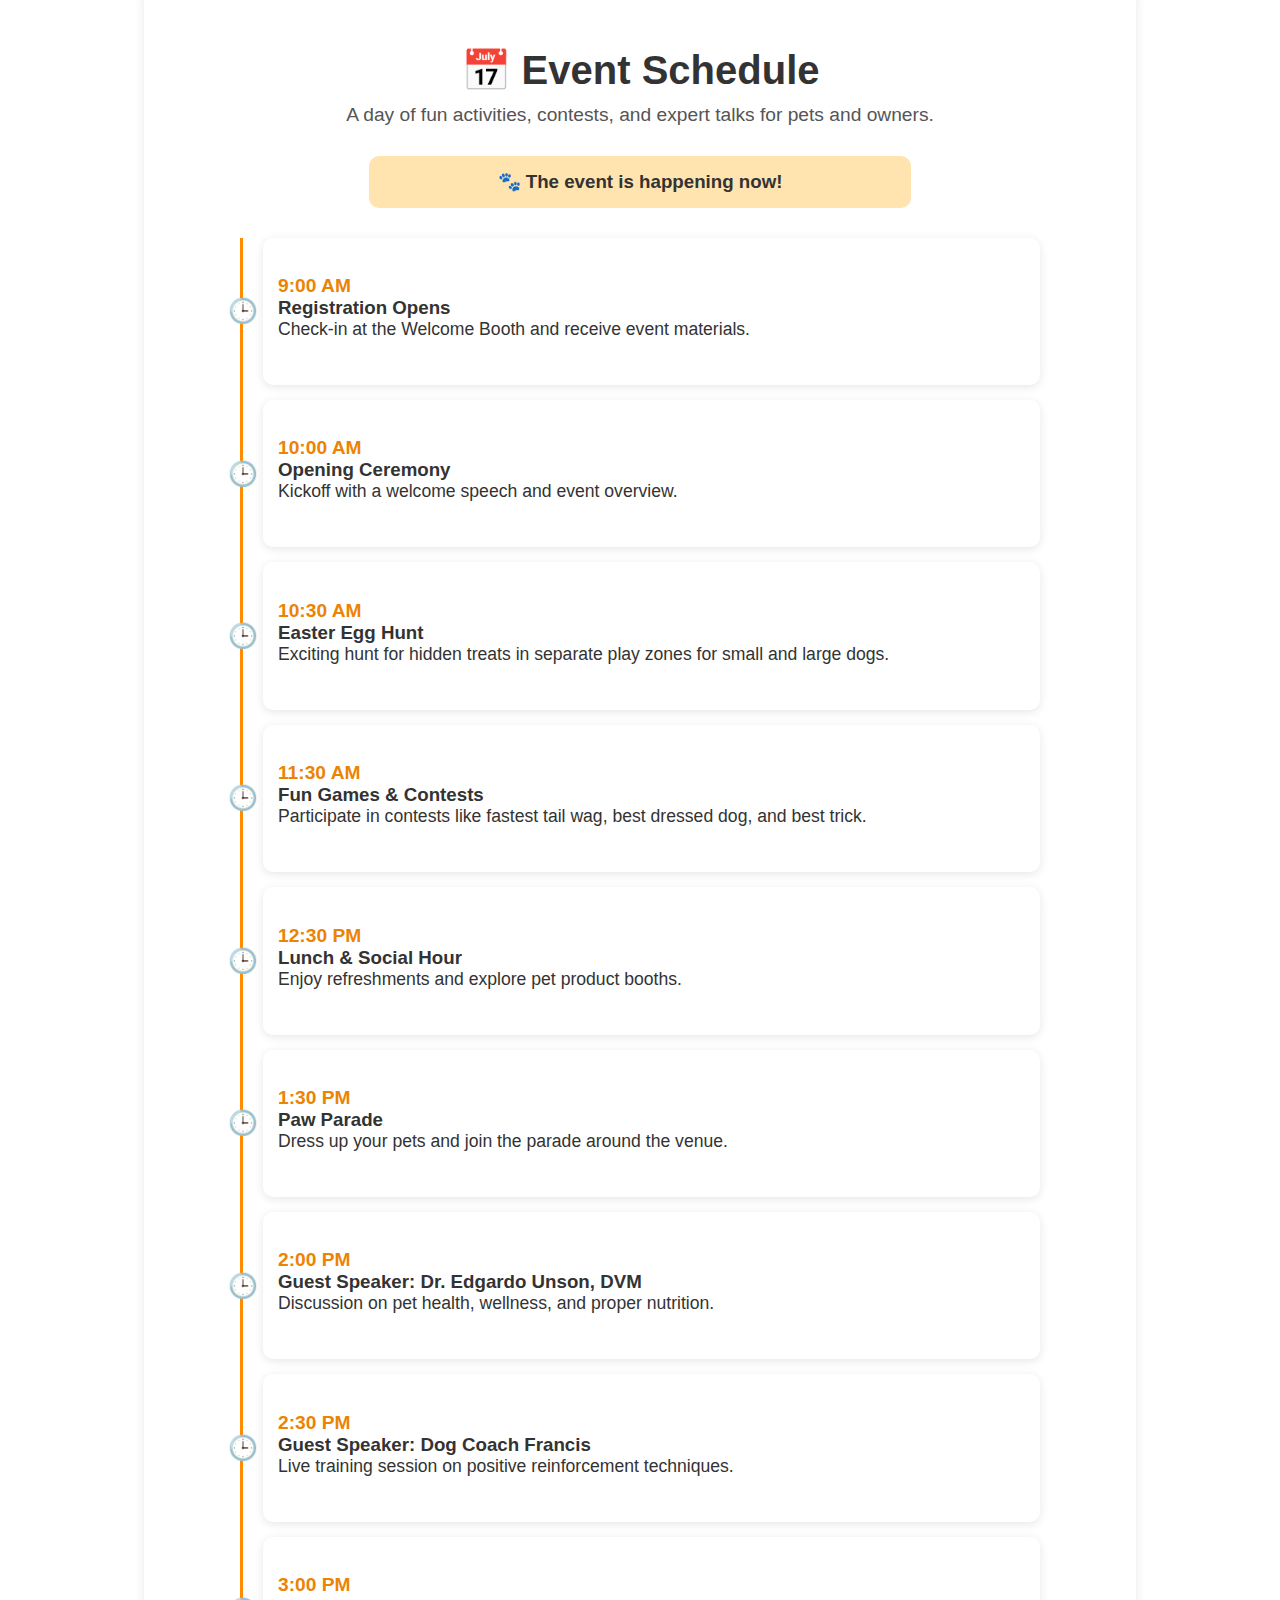
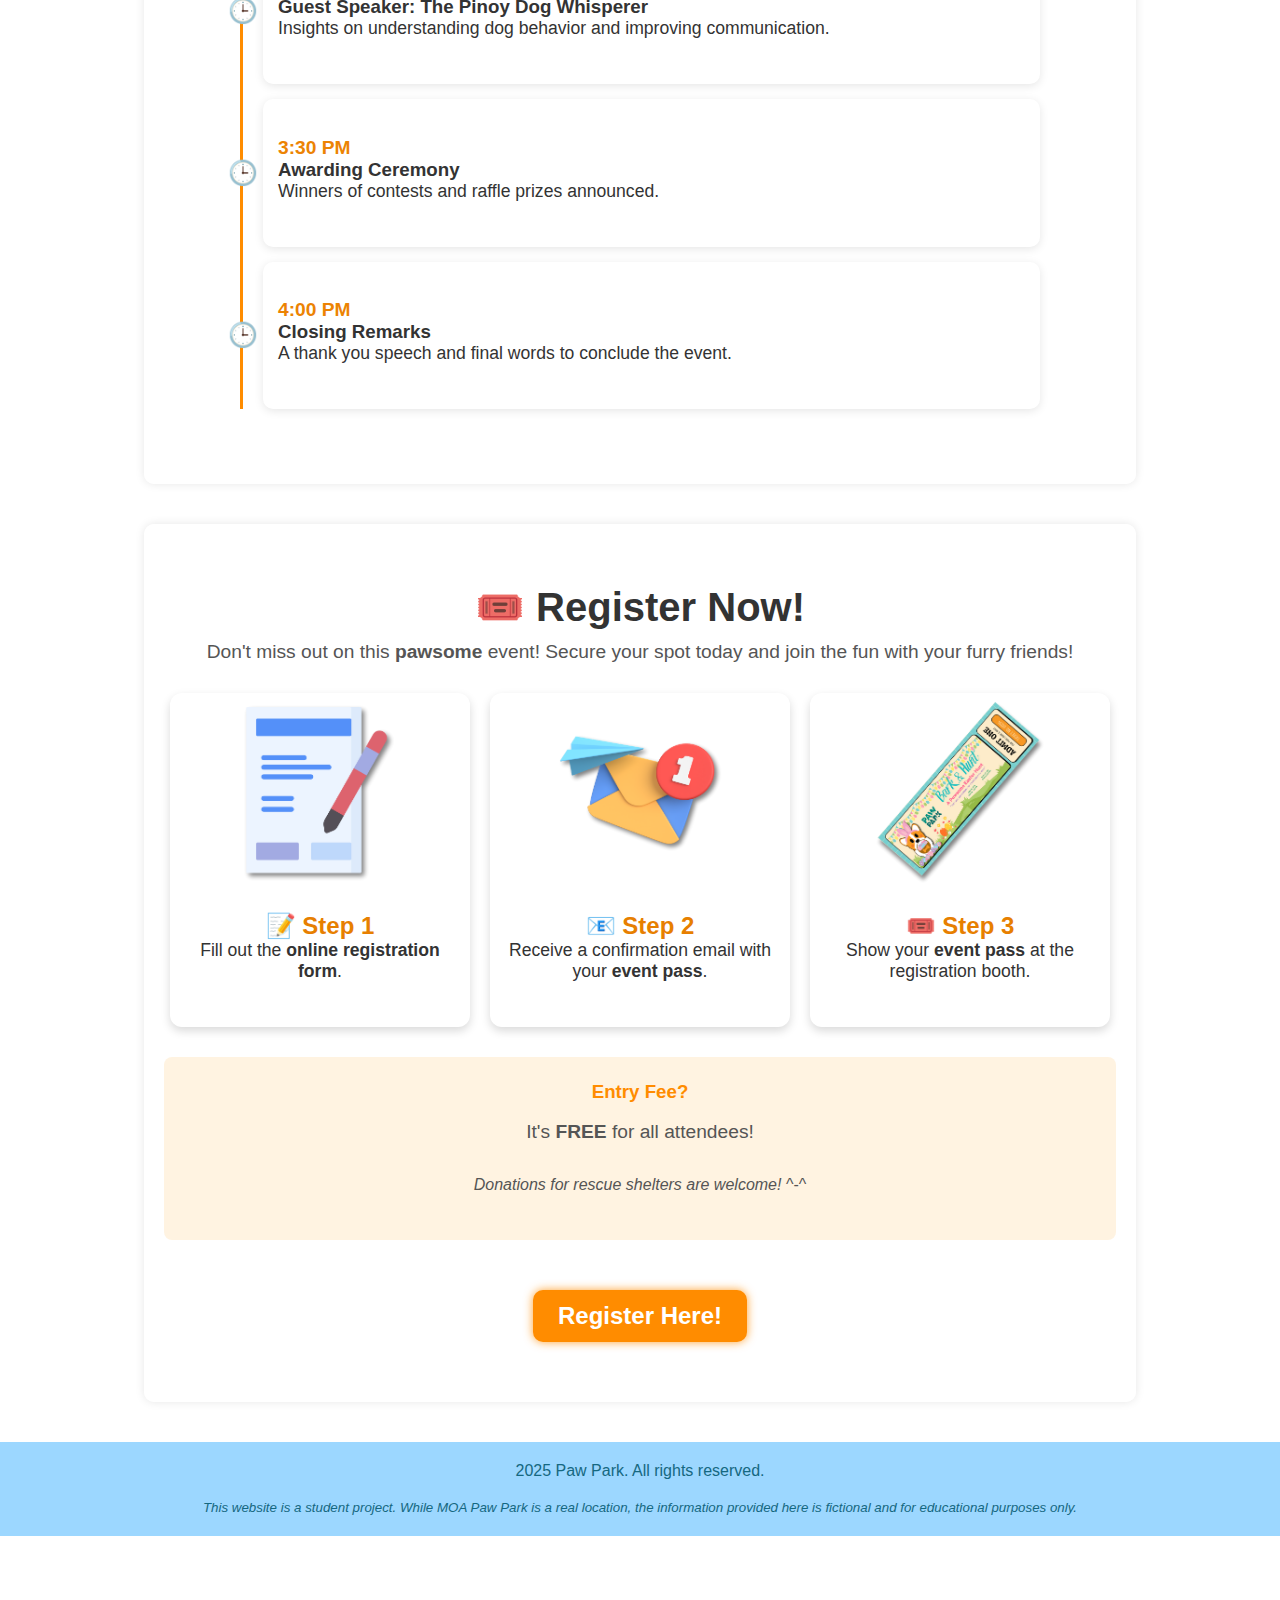
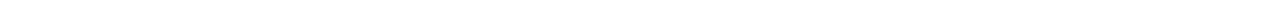
==== commit 5cc369dd: "Form Added" ====
--- a/index.html
+++ b/index.html
@@ -137,10 +137,10 @@
             <div class="hero-text">
                 <h1>Bark & Hunt</h1>
                 <h2>A Pawsome Easter Hunt</h1>
-                <p>"Sniff, sneek, and celebrate! The ultimate doggy egg hunt!" <br>
-                📅 Date: April 20, 2025 <br>
-                📍 Location: Paw Park, Greenfield City <br>
-                🎉 Activities: Egg Hunt, Games, and Prizes!</p>
+                <h3>"Sniff, sneek, and celebrate! The ultimate doggy egg hunt!"</h3>
+                    <p> <br>
+                📅 <strong>Sunday, April 20, 2025</strong><br>
+                📍 <strong>SM Mall of Asia, Level 4 – MOA Sky </strong></p>
             </div>
         </div>
     </div>
@@ -172,31 +172,31 @@
         </div>
     </div>
 
-    <h3>🌟 Why Attend?</h3><br>
+    <h3>Why Attend?</h3><br>
     <div class="features-grid">
         <div class="feature">
             <img src="Visuals/Egg.png" alt="Easter Egg">
-            <p>🥚 Easter Egg Hunt for Dogs & Humans – Special pet-friendly treats hidden in colorful Easter eggs around the park!</p>
+            <p><strong>Easter Egg Hunt for Dogs & Humans</strong><br><br> Special pet-friendly treats hidden in colorful Easter eggs around the park!</p>
         </div>
         <div class="feature">
             <img src="Visuals/Trophy.png" alt="Trophy">
-            <p>🏆 Exciting Games & Contests – Dog costume contest, fastest tail wag, and best trick challenge!</p>
+            <p><strong>Exciting Games & Contests</strong><br><br>Dog costume contest, fastest tail wag, and best trick challenge!</p>
         </div>
         <div class="feature">
             <img src="Visuals/Treats.png" alt="Gift">
-            <p>🎁 Free Treats & Prizes – Special giveaways for the most active participants.</p>
+            <p><strong>Free Treats & Prizes</strong><br><br>Special giveaways for the most active participants.</p>
         </div>
         <div class="feature">
             <img src="Visuals/Doctor-Dog.png" alt="Trainer">
-            <p>🐕 Meet & Greet with Pet Experts – Learn from professional dog trainers and veterinarians.</p>
+            <p><strong>Meet & Greet with Pet Experts</strong><br><br>Learn from professional dog trainers and veterinarians.</p>
         </div>
         <div class="feature">
             <img src="Visuals/Photo.png" alt="Camera">
-            <p>📷 Photo Booth & Social Media Contest – Get featured on Paw Park’s official page!</p>
+            <p><strong>Photo Booth & Social Media Contest</strong><br><br>Get featured on Paw Park’s official page!</p>
         </div>
         <div class="feature">
             <img src="Visuals/Shop.png" alt="Pet Shop">
-            <p>🛍️ Pet Product Stalls – Shop for the best treats, accessories, and pet essentials.</p>
+            <p><strong>Pet Product Stalls</strong><br><br>Shop for the best treats, accessories, and pet essentials.</p>
         </div>
     </div>
 </section>
@@ -227,7 +227,7 @@
             <div class="speaker-info">
                 <h3>Francis Roel Cleofas</h3>
                 <p>"Dog Coach Francis"<br>Premier Dog Behavior Consultant</p>
-                <span>🎤 Seminar: "Training Tips for Every Dog Owner"</span>
+                <span>🐾 Seminar: "Training Tips for Every Dog Owner"</span>
                 <p>Live demonstration on force-free training techniques and how to build a positive relationship with your dog.</p>
                 <div class="social-links">
                     <a href="https://www.facebook.com/DogCoachFrancis" class="bi bi-facebook" target="_blank" rel="noopener noreferrer"></a>
@@ -245,7 +245,7 @@
             <div class="speaker-info">
                 <h3>Lestre Zapanta</h3>
                 <p>"The Pinoy Dog Whisperer"<br>Canine Behavior Expert</p>
-                <span>🐾 Talk: "Understanding Your Dog’s Behavior"</span>
+                <span>🎤 Talk: "Understanding Your Dog’s Behavior"</span>
                 <p>Insights into canine psychology, how to communicate with your dog, and ways to correct behavioral issues effectively.</p>
                 <div class="social-links">
                     <a href="https://www.facebook.com/lestrezapanta" class="bi bi-facebook" target="_blank" rel="noopener noreferrer"></a>
@@ -480,7 +480,7 @@
     </div>
 
     <!-- Register Button -->
-    <a href="register.html" class="register-button">Register Here!</a>
+    <a href="https://forms.gle/YF4SjhHP4q9XEC1XA" class="register-button" target="_blank" rel="noopener noreferrer">Register Here!</a>
 </section>
 
 
--- a/style.css
+++ b/style.css
@@ -3,6 +3,21 @@
     margin: 0;
     padding: 0;
     box-sizing: border-box;
+}
+
+@font-face {
+    font-family: 'Momentz';
+    src: url('fonts/Momentz.ttf') format('truetype');
+}
+
+@font-face {
+    font-family: 'Easter';
+    src: url('fonts/Easter.ttf') format('truetype');
+}
+
+@font-face {
+    font-family: 'Kids';
+    src: url('Fonts/Kids.ttf') format('truetype');
 }
 
 /* Global Styles */
@@ -157,45 +172,38 @@
 /* HERO SECTION */
 .hero {
     position: relative;
+    background: transparent;
     height: 100vh;
     display: flex;
     justify-content: center;
     align-items: center;
-}
-
-/* Background Image */
-.hero-image {
-    position: absolute;
-    top: 0;
-    left: 0;
-    width: 100%;
-    height: 100%;
-    background-color: #00000000;
-    /* background: url("Visuals/Easter-Background.png") no-repeat center center/cover; */
-    z-index: -1;
-}
-
-/* Hero Content */
+    overflow: hidden; /* Prevents overlapping */
+    padding: 0 10%;
+}
+
+/* Hero Content Wrapper */
 .hero-content {
     display: flex;
     justify-content: space-between;
     align-items: center;
-    width: 80%;
+    width: 100%;
     max-width: 1200px;
 }
 
 /* Dog Image */
 .hero-dog img {
-    width: 750px;
-    margin-top: 10%;
+    width: 130%; /* Increase size */
+    max-width: 1200px;
     height: auto;
     animation: float 3s ease-in-out infinite;
-}
+    margin-top: 100px;
+    margin-left: -230px; /* Adjust to move left */}
+
 
 .hero-dog {
-    position: relative;
-    left: -30%; /* Move further left */
-   
+    flex: 1; /* Takes up left space */
+    display: flex;
+    justify-content: flex-start;
 }
 
 /* Floating Animation */
@@ -207,67 +215,83 @@
 
 /* Event Details */
 .hero-text {
-    padding: 0px;
-    border-radius: 10px;
-    text-align: center;
-    max-width: 100%;
+    flex: 1.5; /* Takes up right space */
+    text-align: left; /* Aligns text to the left */
+    max-width: 50%;
+    
+    
 }
 
 .hero-text h1 {
-    font-size: 6rem;
-    margin-left: -50%;
-    color: #000000;
+    font-size: 8rem;
+    font-family: 'Easter', sans-serif;
+    color: #1aacd8;
+    margin-top: -10%;
+    margin-bottom: -5%;
+    margin-left: -15%;
+    text-shadow: 4px 4px 10px rgba(0, 152, 179, 0.37); 
+    white-space: nowrap; /* Prevents text wrapping */
+    overflow: hidden; /* Prevents overflow */
+    overflow: visible;
 }
 
 .hero-text h2 {
-    font-size: 4rem;
-    margin-left: -50%;
-    color: #000000;
+    font-family: 'Momentz', sans-serif;
+    white-space: nowrap; /* Prevents text wrapping */
+    margin-left: -15%;
+    font-size: 4.3rem;
+    color: #ff79a6;
+}
+
+.hero-text h3 {
+    font-family: 'Kids', sans-serif;
+    white-space: nowrap; /* Prevents text wrapping */
+    overflow: visible;
+    font-size: 2rem;
+    margin-left: -3%;
+    margin-top: 3%;
+    color: #b986fc;
 }
 
 .hero-text p {
     font-size: 1.2rem;
-    color: #c29a9a;
-}
-
-/* Mobile Adjustments */
+    color: #555;
+    line-height: 1.6;
+}
+
+/* RESPONSIVE DESIGN */
 @media (max-width: 768px) {
+    .hero {
+        height: auto;
+        flex-direction: column;
+        text-align: center;
+        padding: 50px 5%;
+    }
+
     .hero-content {
         flex-direction: column;
-        text-align: center;
-    }
-
-    /* .hero-dog img {
-        width: 600px;
-        position: absolute;
-    } */
+        align-items: center;
+    }
+
+    .hero-dog {
+        justify-content: center;
+        margin-bottom: 20px;
+    }
 
     .hero-text {
         max-width: 90%;
-    }
-}
-
-/* Change Background to a Longer Image for Smaller Screens */
-@media (max-width: 768px) {
-    .hero-image {
-        /* background-image: url("Visuals/Easter-Background-Long.png"); */
-        min-height: 700px; /* Increase height if needed */
-        background-size: contain;
-
-    }
-    .hero-dog img {
-        width: 300px;
         text-align: center;
     }
-}
-
-@media (max-width: 480px) {
-    .hero-image {
-        /* background-image: url("Visuals/Easter-Background-Long.png");  */
-        min-height: 800px; /* Ensure enough height */
-        background-size: cover;
-    }
-}
+
+    .hero-text h1 {
+        font-size: 3rem;
+    }
+
+    .hero-text h2 {
+        font-size: 2rem;
+    }
+}
+
 
 
 
@@ -355,8 +379,8 @@
 .about-section {
     padding: 60px 0px;
     background: #ffffffc9;
+    text-align: center;
     
-    text-align: center;
 
 }
 
@@ -364,6 +388,7 @@
     font-size: 2.5rem;
     margin-bottom: 20px;
     color: #333;
+    
 }
 
 .about-content {
@@ -944,6 +969,7 @@
     box-shadow: 0 2px 10px rgba(0, 0, 0, 0.1);
     text-align: left;
     transition: transform 0.3s ease-in-out;
+    
 }
 
 .schedule-item:hover {
@@ -961,9 +987,11 @@
 
 .schedule-item .time {
     font-weight: bold;
-    color: #ff8c00;
+    color: #ec8303;
     font-size: 1.2rem;
+    margin-top: 3%;
     display: block;
+    display: flex;
 }
 
 .schedule-item p {
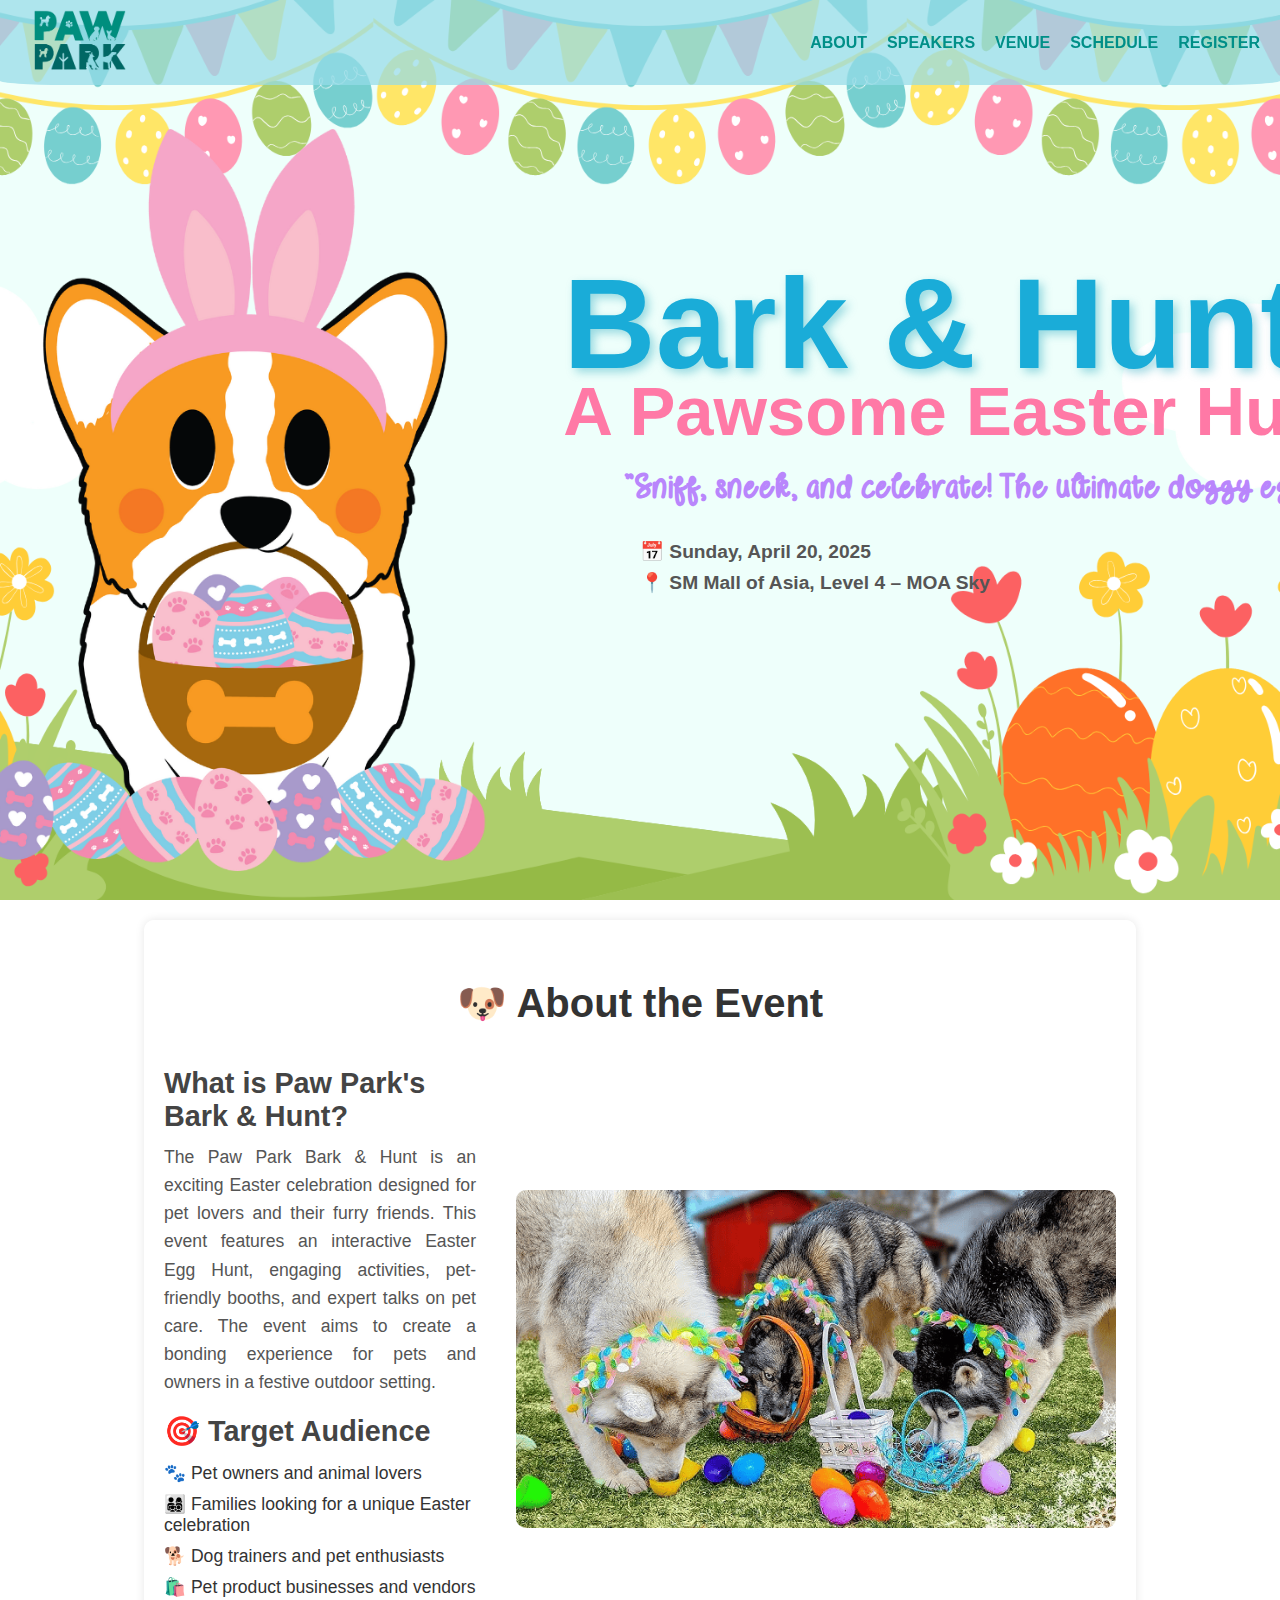
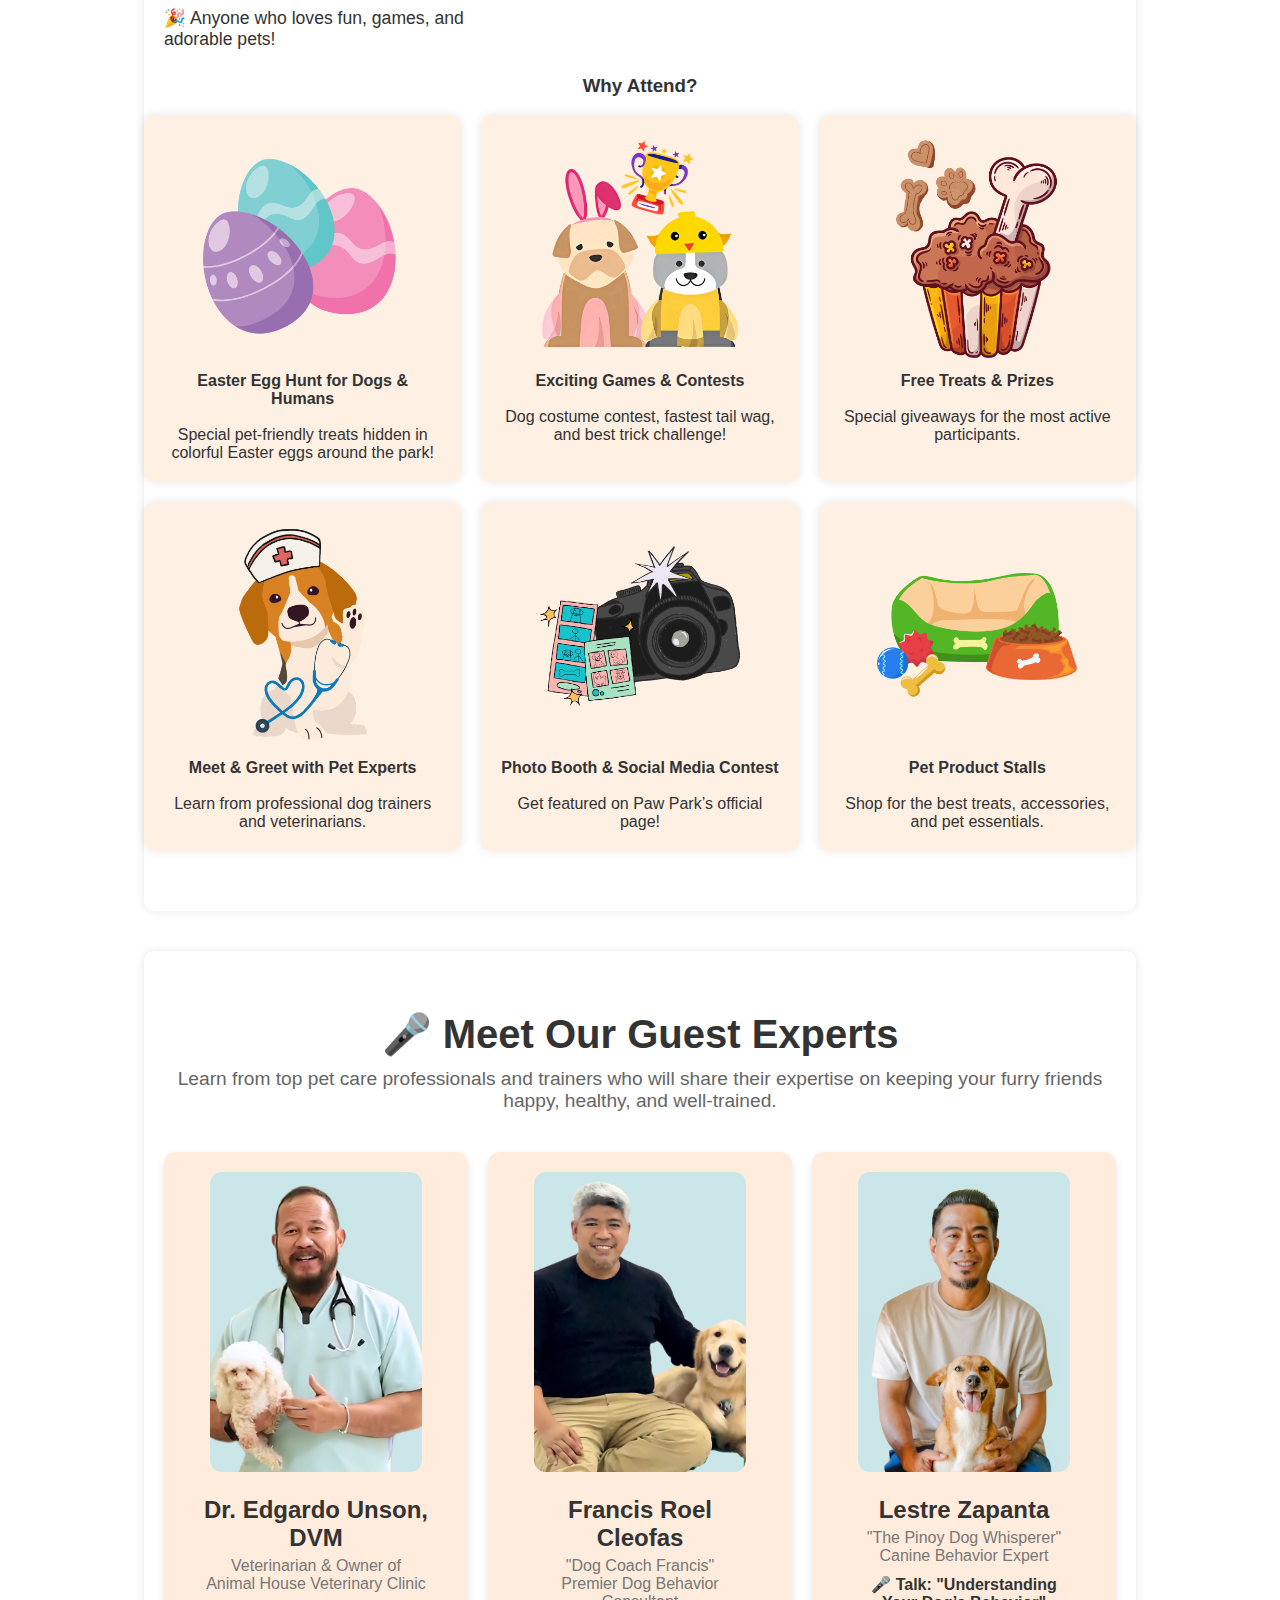
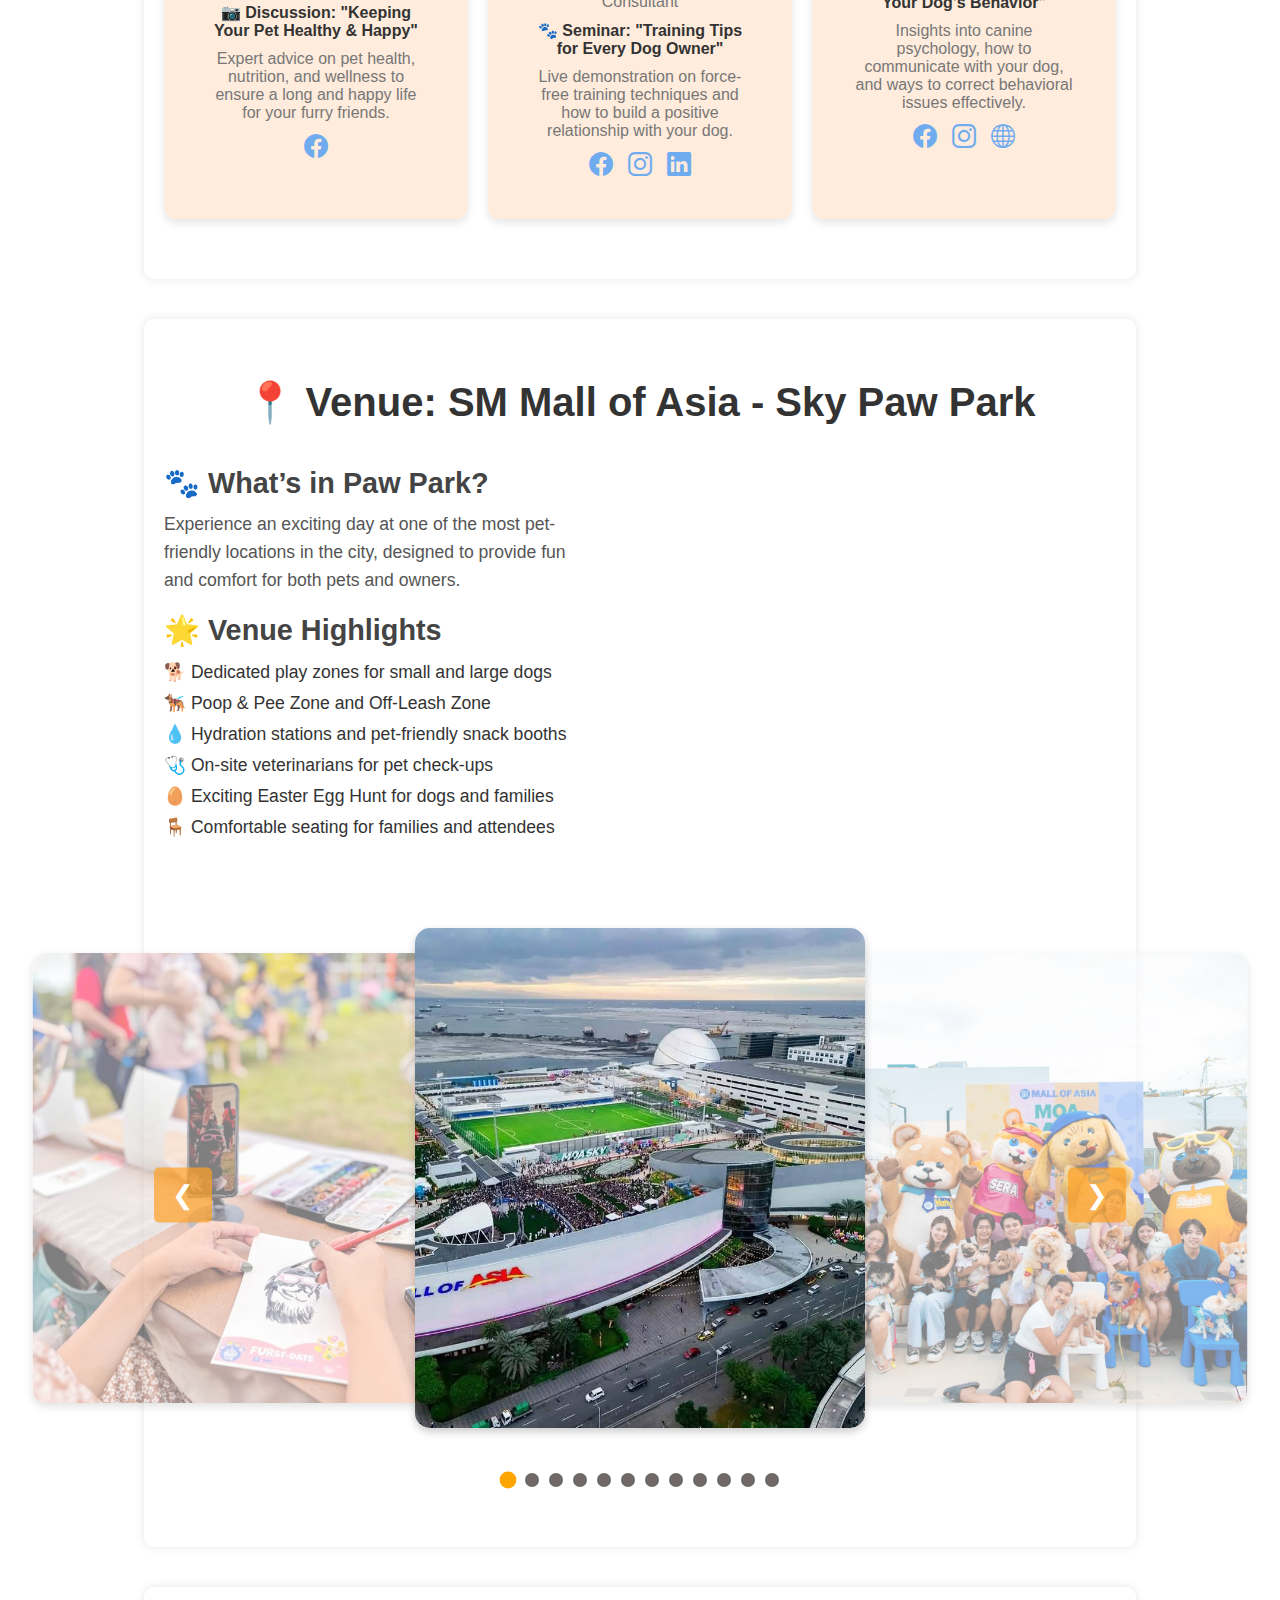
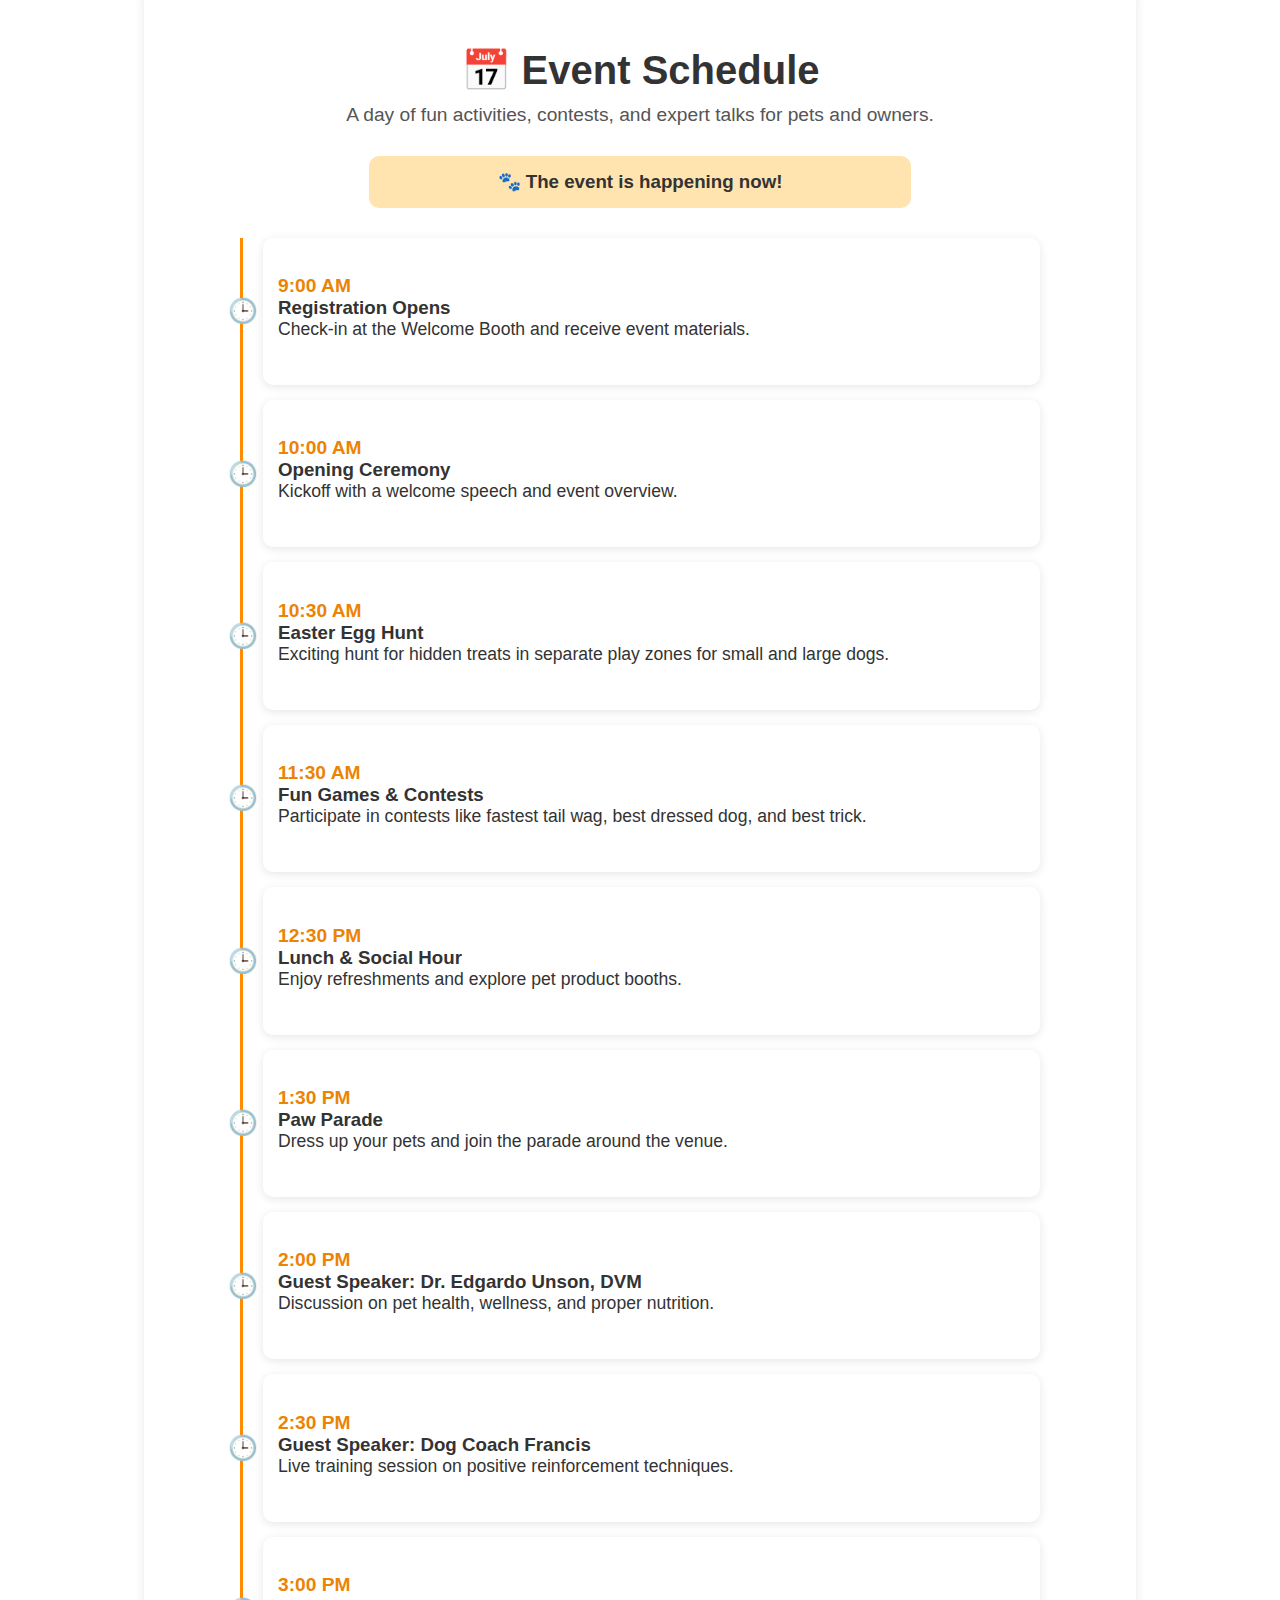
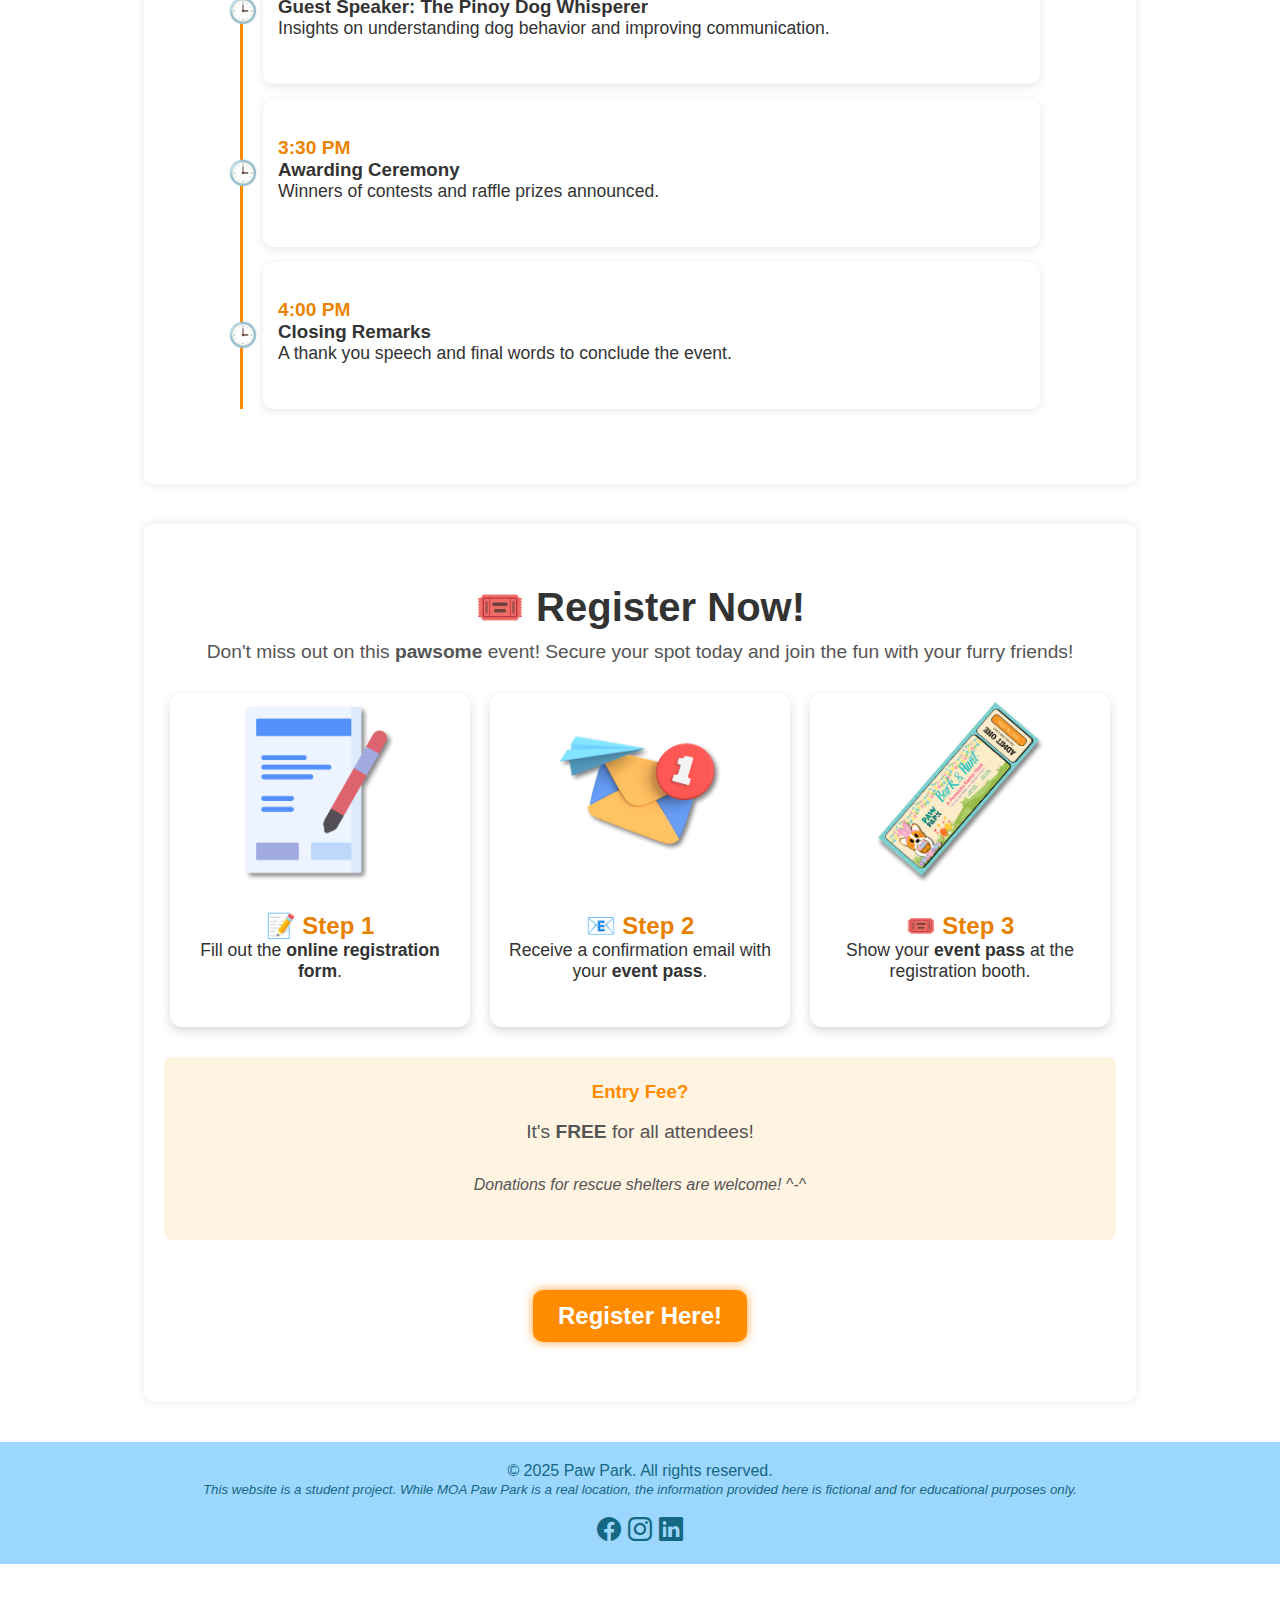
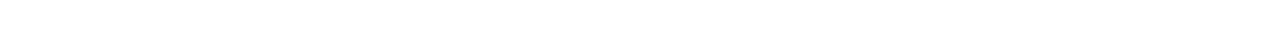
==== commit 76775290: "Fixed registration form" ====
--- a/index.html
+++ b/index.html
@@ -480,7 +480,7 @@
     </div>
 
     <!-- Register Button -->
-    <a href="https://forms.gle/YF4SjhHP4q9XEC1XA" class="register-button" target="_blank" rel="noopener noreferrer">Register Here!</a>
+    <a href="forms.html" class="register-button">Register Here!</a>
 </section>
 
 
@@ -489,11 +489,30 @@
 
     </main>
 
-    <!-- FOOTER -->
-    <footer>
-        <p>2025 Paw Park. All rights reserved.</p>
-        <p><small><br><i>This website is a student project. While MOA Paw Park is a real location, the information provided here is fictional and for educational purposes only.</i></small></p>
-    </footer>
+<!-- FOOTER -->
+<footer class="text-center bg-light py-4">
+    <p>&copy; 2025 Paw Park. All rights reserved.</p>
+
+    <p>
+        <small>
+            <i>This website is a student project. While MOA Paw Park is a real location, the information provided here is fictional and for educational purposes only.</i>
+        </small>
+    </p>
+
+    <br>
+    <div class="social-icons">
+        <a href="https://www.facebook.com/tyrece.tan/" target="_blank" class="me-3">
+            <i class="bi bi-facebook"></i>
+        </a>
+        <a href="https://www.instagram.com/whaynetyrece/" target="_blank" class="me-3">
+            <i class="bi bi-instagram"></i>
+        </a>
+        <a href="https://www.linkedin.com/in/whayne-tyrece-tan-3253a9266/" target="_blank">
+            <i class="bi bi-linkedin"></i>
+        </a>
+    </div>
+</footer>
+
     
 
 </body>
--- a/style.css
+++ b/style.css
@@ -35,6 +35,7 @@
 
 html {
     scroll-behavior: smooth;
+    scroll-padding-top: 100px;
 }
 
 /* HEADER */
@@ -349,7 +350,21 @@
     color: rgb(21, 104, 129);
     padding: 20px;
     margin-top: 20px;
-}
+    text-align: center;
+}
+
+.social-icons a {
+    color: rgb(21, 104, 129);
+    font-size: 24px;
+    text-decoration: none;
+    transition: color 0.3s ease-in-out;
+}
+
+.social-icons a:hover {
+    color: rgb(1, 61, 58);
+}
+
+
 
 /* RESPONSIVE DESIGN */
 @media (max-width: 768px) {
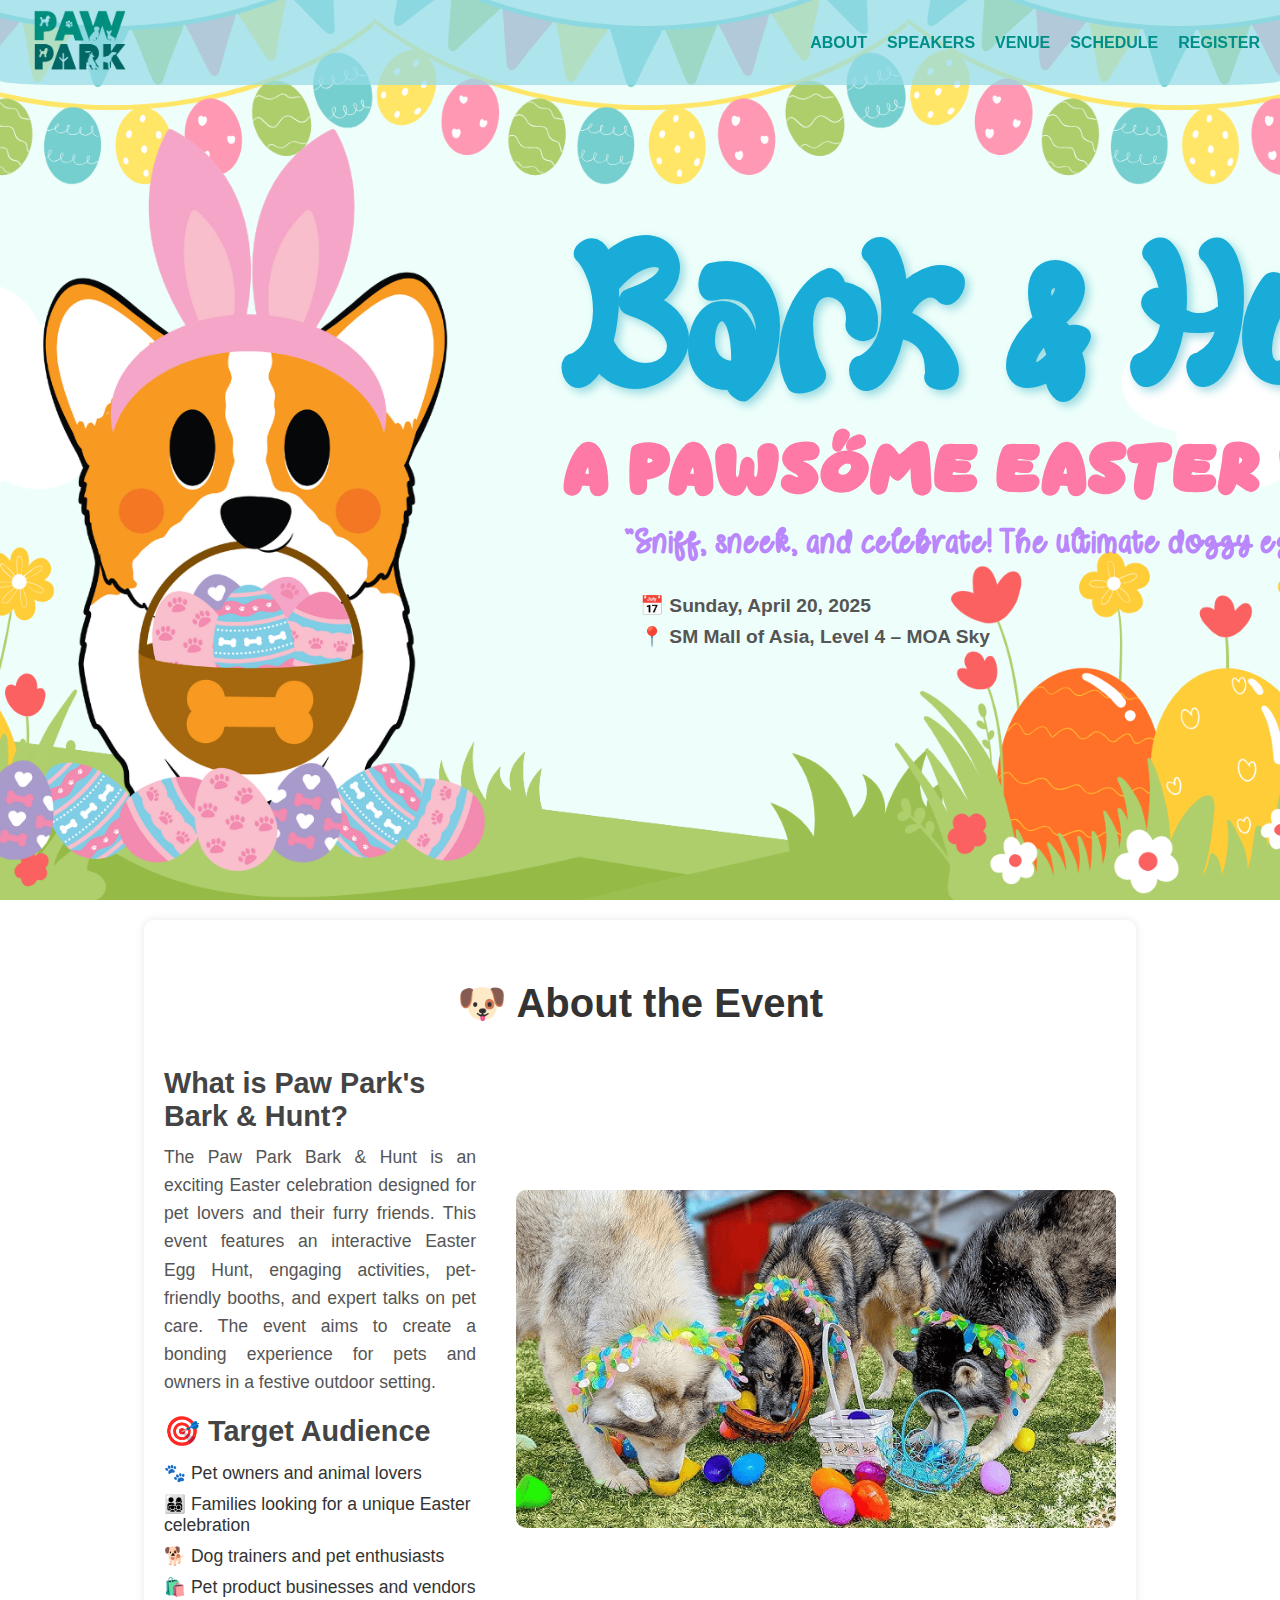
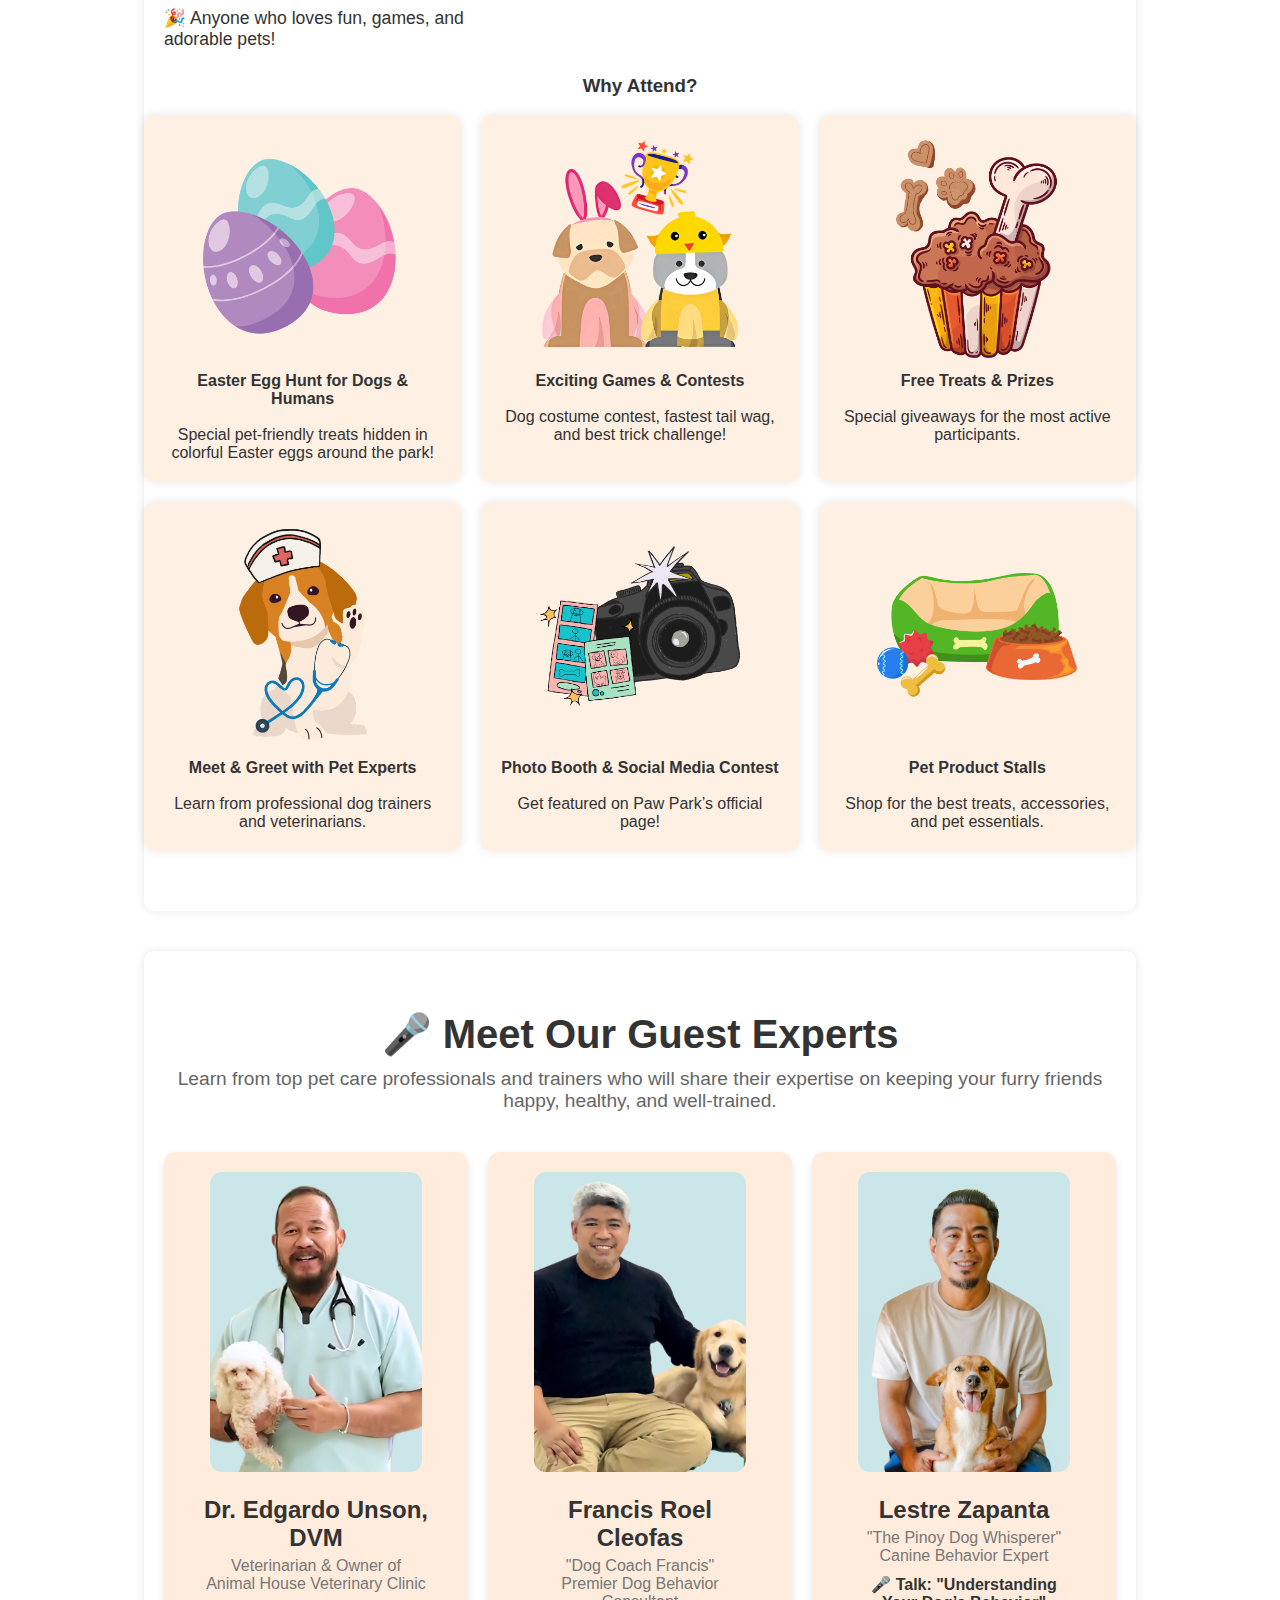
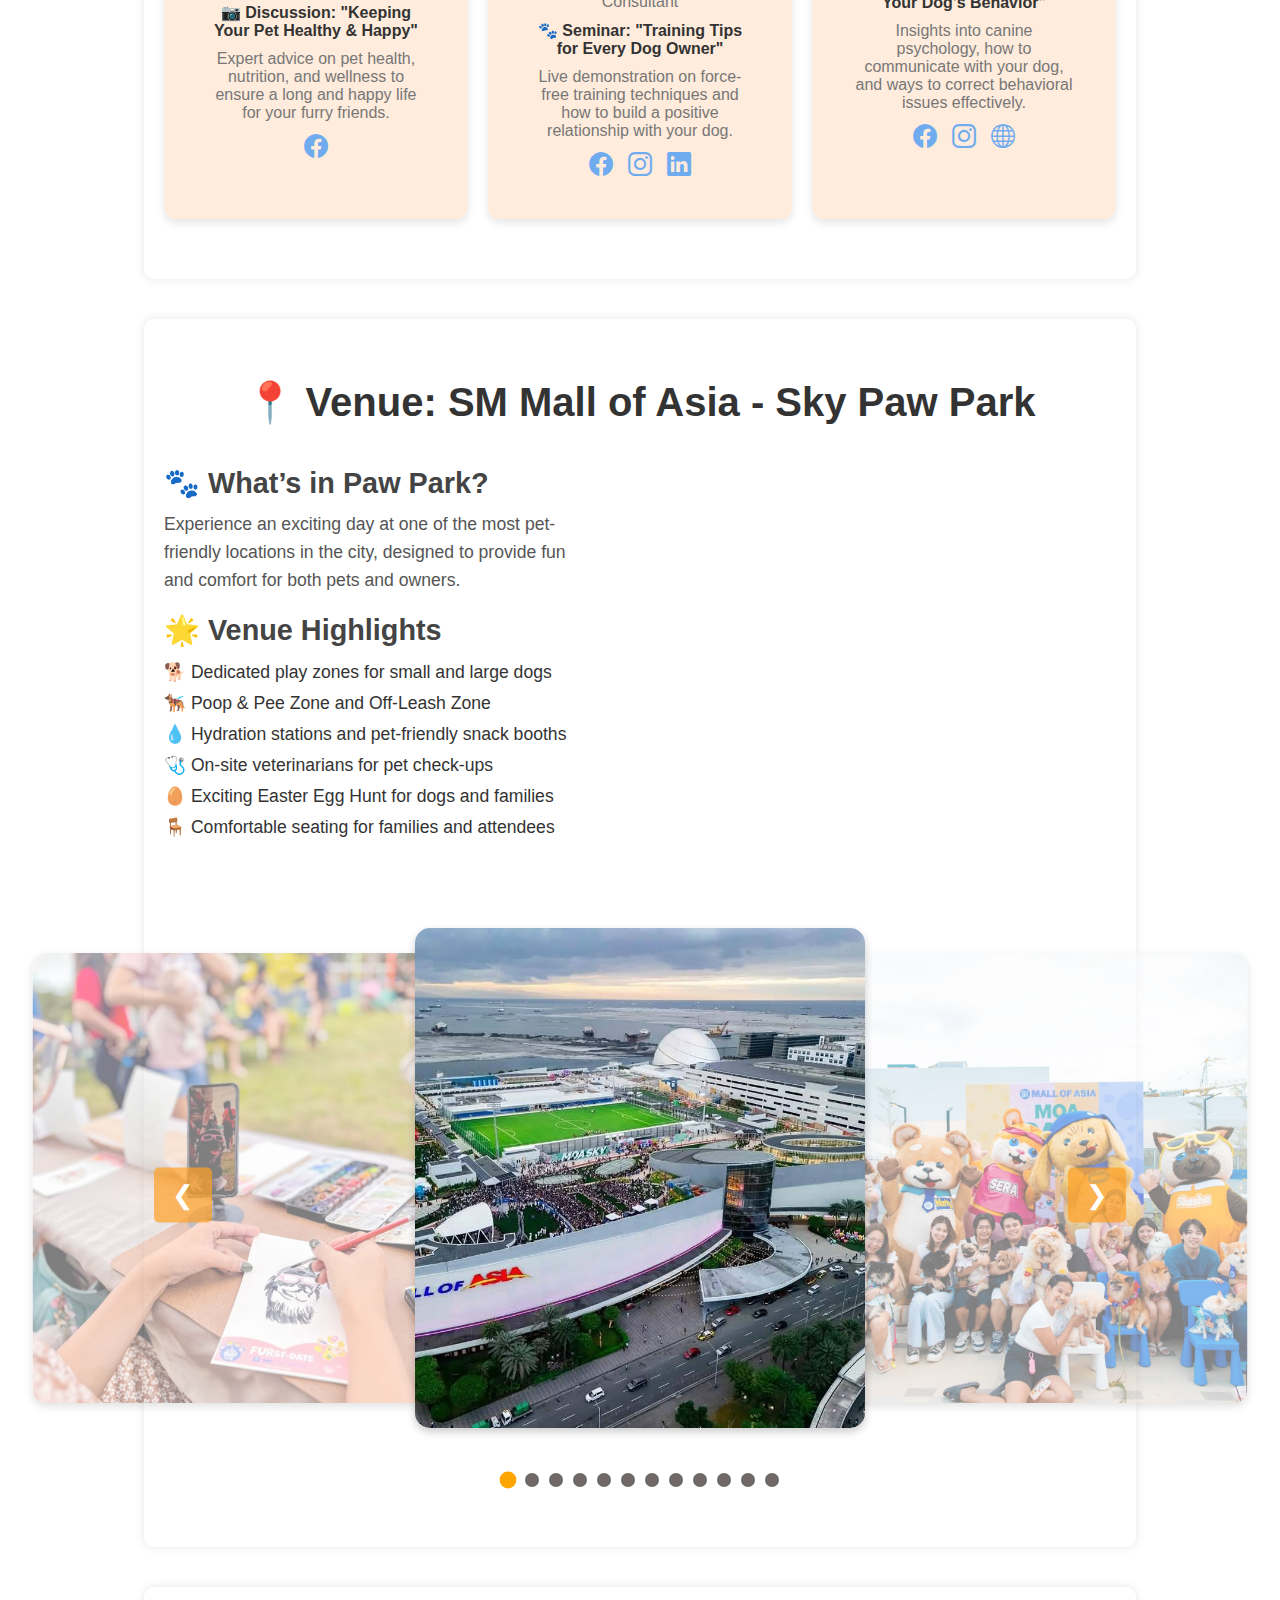
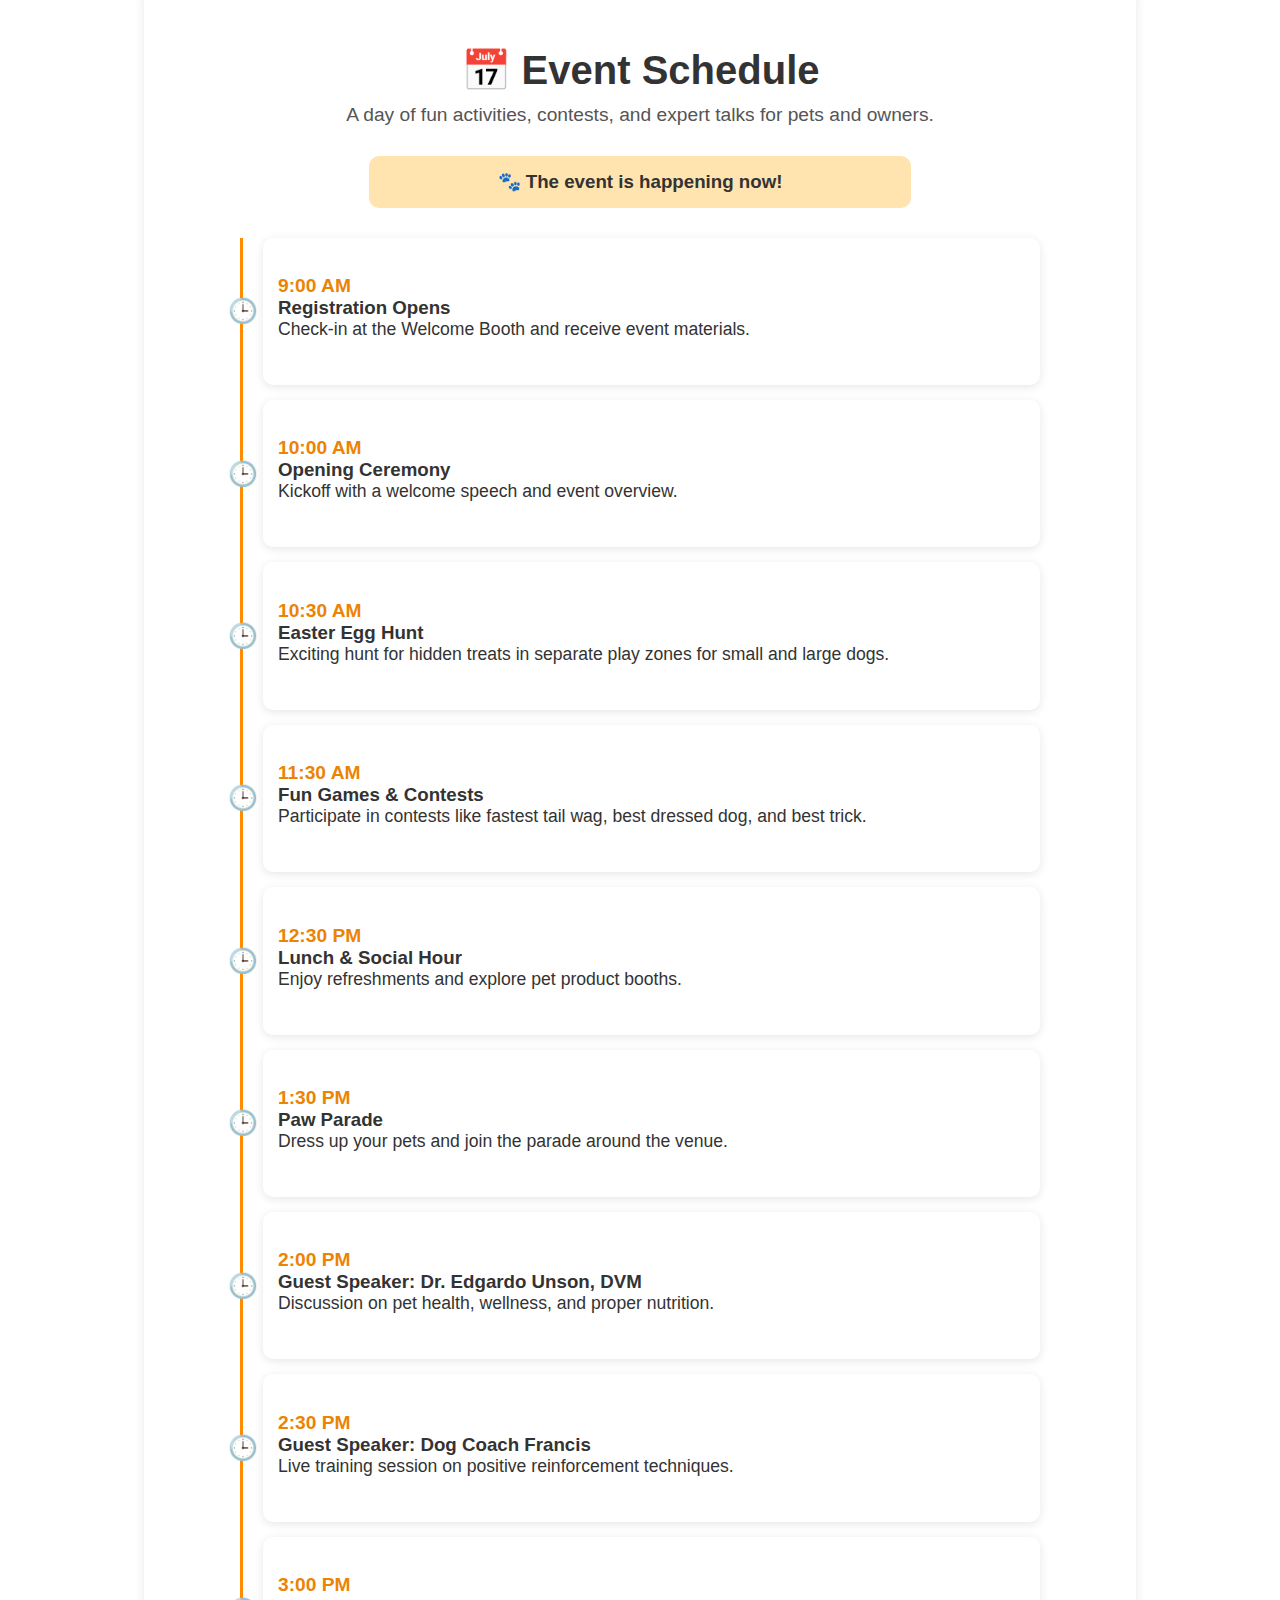
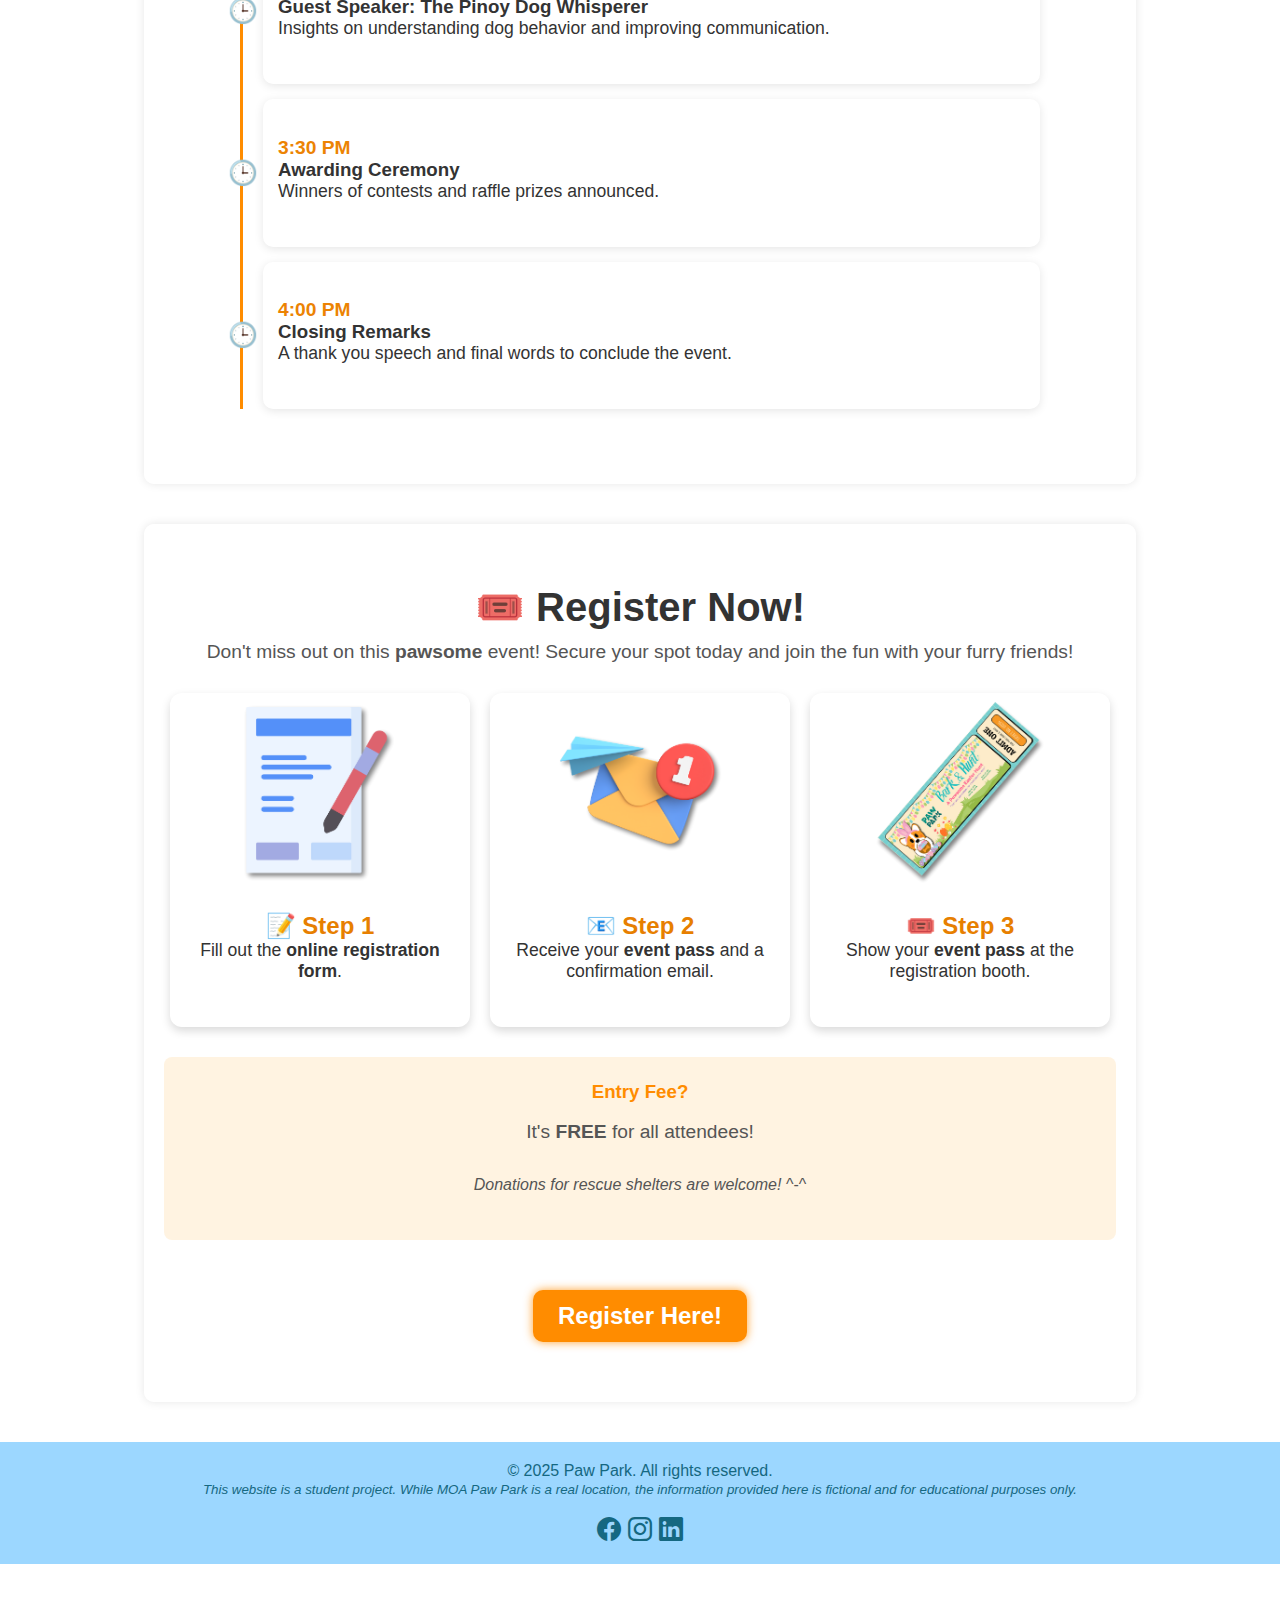
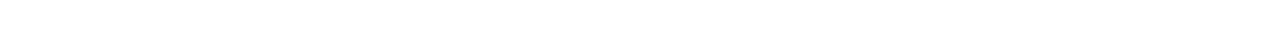
==== commit 75293612: "Done" ====
--- a/index.html
+++ b/index.html
@@ -8,10 +8,10 @@
     <link rel="icon" type="image/png" href="Visuals/Logo.png">
     <link rel="stylesheet" href="style.css">
     <link rel="stylesheet" href="https://cdn.jsdelivr.net/npm/bootstrap-icons/font/bootstrap-icons.css">
-
 </head>
 
 <script>
+    // FOR EVENT COUNTDOWN 
     function countdown() {
         const eventDate = new Date("April 20, 2025 09:00:00").getTime();
         const timer = setInterval(() => {
@@ -35,76 +35,62 @@
             document.getElementById("seconds").innerText = seconds.toString().padStart(2, "0");
         }, 1000);
     }
-
     countdown();
     
+    // FOR CAROUSEL SLIDE SHOW EFFECTS
     document.addEventListener("DOMContentLoaded", function () {
-    let currentIndex = 1; // Start from the first image
-    const totalItems = 12; // Number of images
-    const intervalTime = 6000; // Auto-scroll every 6 seconds
-    let autoScroll;
-    let userInteracted = false; // Flag to track user interaction
-
-    // Function to move to the next slide
-    function nextSlide() {
-        currentIndex = (currentIndex % totalItems) + 1;
-        document.getElementById(`pos${currentIndex}`).checked = true;
-    }
-
-    // Function to move to the previous slide
-    function prevSlide() {
-        currentIndex = (currentIndex - 2 + totalItems) % totalItems + 1;
-        document.getElementById(`pos${currentIndex}`).checked = true;
-    }
-
-    // Start auto-scroll (Ensures only ONE interval is running)
-    function startAutoScroll() {
-        clearInterval(autoScroll); // Clear any existing interval before starting a new one
-        autoScroll = setInterval(nextSlide, intervalTime);
-    }
-
-    // Stop auto-scroll when user interacts and restart after 8 seconds
-    function stopAutoScroll() {
-        clearInterval(autoScroll);
-        userInteracted = true; // Mark user interaction
-
-        setTimeout(() => {
-            userInteracted = false; // Reset interaction flag
-            startAutoScroll(); // Resume auto-scroll after 8 seconds
-        }, 3000); // Correct delay time
-    }
-
-    // Attach event listeners to navigation buttons
-    document.querySelector(".prev-btn").addEventListener("click", function () {
-        prevSlide();
-        stopAutoScroll();
+        let currentIndex = 1; 
+        const totalItems = 12; 
+        const intervalTime = 6000; 
+        let autoScroll;
+        let userInteracted = false; 
+
+        function nextSlide() {
+            currentIndex = (currentIndex % totalItems) + 1;
+            document.getElementById(`pos${currentIndex}`).checked = true;
+        }
+
+        function prevSlide() {
+            currentIndex = (currentIndex - 2 + totalItems) % totalItems + 1;
+            document.getElementById(`pos${currentIndex}`).checked = true;
+        }
+
+        function startAutoScroll() {
+            clearInterval(autoScroll); 
+            autoScroll = setInterval(nextSlide, intervalTime);
+        }
+
+        function stopAutoScroll() {
+            clearInterval(autoScroll);
+            userInteracted = true; 
+
+            setTimeout(() => {
+                userInteracted = false; 
+                startAutoScroll();
+            }, 3000); 
+        }
+
+        // FOR NAVIGATION BUTTON OF CAROUSEL
+        document.querySelector(".prev-btn").addEventListener("click", function () {
+            prevSlide();
+            stopAutoScroll();
+        });
+
+        document.querySelector(".next-btn").addEventListener("click", function () {
+            nextSlide();
+            stopAutoScroll();
+        });
+
+        document.querySelectorAll("input[name='position']").forEach((radio) => {
+            radio.addEventListener("change", stopAutoScroll);
+        });
+        startAutoScroll();
     });
-
-    document.querySelector(".next-btn").addEventListener("click", function () {
-        nextSlide();
-        stopAutoScroll();
-    });
-
-    // Attach event listeners to radio buttons (manual navigation)
-    document.querySelectorAll("input[name='position']").forEach((radio) => {
-        radio.addEventListener("change", stopAutoScroll);
-    });
-
-    // Start auto-scroll initially
-    startAutoScroll();
-});
-
-
-
-
-
-
 </script>
 
 
 <body>
-
-    <!-- HEADER - NAVIGATION BAR -->
+    <!-- NAVIGATION BAR -->
     <header>
         <div class="logo-container">
             <a href="#" onclick="resetPage()">
@@ -112,7 +98,6 @@
             </a>
         </div>
 
-        <!-- Hamburger Menu Toggle -->
         <input type="checkbox" id="nav-toggle" class="nav-checkbox">
         <label for="nav-toggle" class="nav-burger">&#9776;</label>
 
@@ -129,10 +114,10 @@
 
     <!-- HERO SECTION -->
     <div class="hero">
-        <div class="hero-image"></div> <!-- Background Image -->
+        <div class="hero-image"></div> 
         <div class="hero-content">
             <div class="hero-dog">
-                <img src="Visuals/Easter-Dog.png" alt="Cute Dog">
+                <img src="Visuals/Easter-Dog.png" alt="Easter Dog">
             </div>
             <div class="hero-text">
                 <h1>Bark & Hunt</h1>
@@ -148,372 +133,333 @@
 
     <!-- MAIN CONTENT -->
     <main>
-
         <!-- ABOUT SECTION -->
-<section id="about" class="about-section">
-    <h2>🐶 About the Event</h2>
-    <div class="about-content">
-        <div class="about-text">
-            <h3>What is Paw Park's Bark & Hunt?</h3>
-            <p>The Paw Park Bark & Hunt is an exciting Easter celebration designed for pet lovers and their furry friends. This event features an interactive Easter Egg Hunt, engaging activities, pet-friendly booths, and expert talks on pet care. The event aims to create a bonding experience for pets and owners in a festive outdoor setting.</p><br>
-
-            <h3>🎯 Target Audience</h3>
-            <ul>
-                <li>🐾 Pet owners and animal lovers</li>
-                <li>👨‍👩‍👧‍👦 Families looking for a unique Easter celebration</li>
-                <li>🐕 Dog trainers and pet enthusiasts</li>
-                <li>🛍️ Pet product businesses and vendors</li>
-                <li>🎉 Anyone who loves fun, games, and adorable pets!</li>
-            </ul>
+        <section id="about" class="about-section">
+            <h2>🐶 About the Event</h2>
+            <div class="about-content">
+                <!-- ABOUT TEXTS -->
+                <div class="about-text">
+                    <h3>What is Paw Park's Bark & Hunt?</h3>
+                    <p>The Paw Park Bark & Hunt is an exciting Easter celebration designed for pet lovers and their furry friends. This event features an interactive Easter Egg Hunt, engaging activities, pet-friendly booths, and expert talks on pet care. The event aims to create a bonding experience for pets and owners in a festive outdoor setting.</p><br>
+
+                    <h3>🎯 Target Audience</h3>
+                    <ul>
+                        <li>🐾 Pet owners and animal lovers</li>
+                        <li>👨‍👩‍👧‍👦 Families looking for a unique Easter celebration</li>
+                        <li>🐕 Dog trainers and pet enthusiasts</li>
+                        <li>🛍️ Pet product businesses and vendors</li>
+                        <li>🎉 Anyone who loves fun, games, and adorable pets!</li>
+                    </ul>
+                </div>
+                <!-- ABOUT IMAGE -->
+                <div class="about-image">
+                    <img src="Visuals/Egg-Hunt.png" alt="Dogs hunting easter eggs">
+                </div>
+            </div>
+            <!-- WHY ATTEND FEATURES -->
+            <h3>Why Attend?</h3><br>
+            <div class="features-grid">
+                <div class="feature">
+                    <img src="Visuals/Egg.png" alt="Easter Egg">
+                    <p><strong>Easter Egg Hunt for Dogs & Humans</strong><br><br> Special pet-friendly treats hidden in colorful Easter eggs around the park!</p>
+                </div>
+                <div class="feature">
+                    <img src="Visuals/Trophy.png" alt="Trophy">
+                    <p><strong>Exciting Games & Contests</strong><br><br>Dog costume contest, fastest tail wag, and best trick challenge!</p>
+                </div>
+                <div class="feature">
+                    <img src="Visuals/Treats.png" alt="Gift">
+                    <p><strong>Free Treats & Prizes</strong><br><br>Special giveaways for the most active participants.</p>
+                </div>
+                <div class="feature">
+                    <img src="Visuals/Doctor-Dog.png" alt="Dog Vet">
+                    <p><strong>Meet & Greet with Pet Experts</strong><br><br>Learn from professional dog trainers and veterinarians.</p>
+                </div>
+                <div class="feature">
+                    <img src="Visuals/Photo.png" alt="Camera">
+                    <p><strong>Photo Booth & Social Media Contest</strong><br><br>Get featured on Paw Park’s official page!</p>
+                </div>
+                <div class="feature">
+                    <img src="Visuals/Shop.png" alt="Pet Shop">
+                    <p><strong>Pet Product Stalls</strong><br><br>Shop for the best treats, accessories, and pet essentials.</p>
+                </div>
+            </div>
+        </section>
+
+        <!-- SPEAKERS SECTION -->
+        <section id="speakers" class="speakers-section">
+            <h2>🎤 Meet Our Guest Experts</h2>
+            <p>Learn from top pet care professionals and trainers who will share their expertise on keeping your furry friends happy, healthy, and well-trained.</p>
+
+            <div class="speakers-grid">
+                <!-- Speaker 1 -->
+                <div class="speaker-card">
+                    <img src="Visuals/Unson.png" alt="Dr. Edgardo Unson, DVM">
+                    <div class="speaker-info">
+                        <h3>Dr. Edgardo Unson, DVM</h3>
+                        <p>Veterinarian & Owner of<br>Animal House Veterinary Clinic</p>
+                        <span>📷 Discussion: "Keeping Your Pet Healthy & Happy"</span>
+                        <p>Expert advice on pet health, nutrition, and wellness to ensure a long and happy life for your furry friends.</p>
+                        <div class="social-links">
+                            <a href="https://www.facebook.com/AnimalHousePH" class="bi bi-facebook" target="_blank" rel="noopener noreferrer"></a>
+                        </div>
+                    </div>
+                </div>
+                <!-- Speaker 2 -->
+                <div class="speaker-card">
+                    <img src="Visuals/Cleofas.png" alt="Francis Roel Cleofas">
+                    <div class="speaker-info">
+                        <h3>Francis Roel Cleofas</h3>
+                        <p>"Dog Coach Francis"<br>Premier Dog Behavior Consultant</p>
+                        <span>🐾 Seminar: "Training Tips for Every Dog Owner"</span>
+                        <p>Live demonstration on force-free training techniques and how to build a positive relationship with your dog.</p>
+                        <div class="social-links">
+                            <a href="https://www.facebook.com/DogCoachFrancis" class="bi bi-facebook" target="_blank" rel="noopener noreferrer"></a>
+                            <a href="https://www.instagram.com/dogcoachfrancis?utm_source=ig_web_button_share_sheet&igsh=ZDNlZDc0MzIxNw==" class="bi bi-instagram" target="_blank" rel="noopener noreferrer"></a>
+                            <a href="https://www.linkedin.com/in/francis-roel-cleofas-18855329/?originalSubdomain=ph" class="bi bi-linkedin" target="_blank" rel="noopener noreferrer"></a>
+                        </div>
+                    </div>
+                </div>
+                <!-- Speaker 3 -->
+                <div class="speaker-card">
+                    <img src="Visuals/Zapanta.png" alt="Lestre Zapanta">
+                    <div class="speaker-info">
+                        <h3>Lestre Zapanta</h3>
+                        <p>"The Pinoy Dog Whisperer"<br>Canine Behavior Expert</p>
+                        <span>🎤 Talk: "Understanding Your Dog’s Behavior"</span>
+                        <p>Insights into canine psychology, how to communicate with your dog, and ways to correct behavioral issues effectively.</p>
+                        <div class="social-links">
+                            <a href="https://www.facebook.com/lestrezapanta" class="bi bi-facebook" target="_blank" rel="noopener noreferrer"></a>
+                            <a href="https://www.instagram.com/thepinoydogwhisperer/?hl=en" class="bi bi-instagram" target="_blank" rel="noopener noreferrer"></a>
+                            <a href="https://www.lestrezapanta.com/" class="bi bi-globe" target="_blank" rel="noopener noreferrer"></a>
+                        </div>
+                    </div>
+                </div>
+            </div>
+        </section>
+
+        <!-- VENUE SECTION -->
+        <section id="venue" class="venue-section">
+            <h2>📍 Venue: SM Mall of Asia - Sky Paw Park</h2>
+            <!-- Venue Text -->
+            <div class="venue-content">
+                <div class="venue-text">
+                    <h3>🐾 What’s in Paw Park?</h3>
+                    <p>
+                        Experience an exciting day at one of the most pet-friendly locations in the city,
+                        designed to provide fun and comfort for both pets and owners.
+                    </p><br>
+                    <h3>🌟 Venue Highlights</h3>
+                    <ul>
+                        <li>🐕 Dedicated play zones for small and large dogs</li>
+                        <li>🐕‍🦺 Poop & Pee Zone and Off-Leash Zone</li>
+                        <li>💧 Hydration stations and pet-friendly snack booths</li>
+                        <li>🩺 On-site veterinarians for pet check-ups</li>
+                        <li>🥚 Exciting Easter Egg Hunt for dogs and families</li>
+                        <li>🪑 Comfortable seating for families and attendees</li>
+                    </ul>
+                </div>
+                <!-- Google Map -->
+                <div class="venue-map">
+                    <iframe src="https://www.google.com/maps/embed?pb=!1m18!1m12!1m3!1d1188.0604762020903!2d120.97916413907852!3d14.534014783446588!2m3!1f0!2f0!3f0!3m2!1i1024!2i768!4f13.1!3m3!1m2!1s0x3397cb56c9f37527%3A0x73d8e608efb7012a!2sMOA%20Sky!5e1!3m2!1sen!2sph!4v1743225998476!5m2!1sen!2sph" width="600" height="450" style="border:0;" allowfullscreen="" loading="lazy" referrerpolicy="no-referrer-when-downgrade">
+                    </iframe>
+                </div>
+            </div>
+        <!-- Interior Carousel -->
+        <div class="carousel-wrapper">
+            <!-- Navigation Dots (Radio Buttons) -->
+            <input type="radio" name="position" id="pos1" checked />
+            <input type="radio" name="position" id="pos2" />
+            <input type="radio" name="position" id="pos3" />
+            <input type="radio" name="position" id="pos4" />
+            <input type="radio" name="position" id="pos5" />
+            <input type="radio" name="position" id="pos6" />
+            <input type="radio" name="position" id="pos7" />
+            <input type="radio" name="position" id="pos8" />
+            <input type="radio" name="position" id="pos9" />
+            <input type="radio" name="position" id="pos10" />
+            <input type="radio" name="position" id="pos11" />
+            <input type="radio" name="position" id="pos12" />
+            <!-- Carousel -->
+            <main id="carousel">
+                <div class="item"><img src="Visuals/Venue12.jpg" alt="Image 1"></div>
+                <div class="item"><img src="Visuals/Venue1.jpg" alt="Image 2"></div>
+                <div class="item"><img src="Visuals/Venue2.jpg" alt="Image 3"></div>
+                <div class="item"><img src="Visuals/Venue3.jpg" alt="Image 4"></div>
+                <div class="item"><img src="Visuals/Venue4.jpg" alt="Image 5"></div>
+                <div class="item"><img src="Visuals/Venue9.jpg" alt="Image 6"></div>
+                <div class="item"><img src="Visuals/Venue10.jpg" alt="Image 7"></div>
+                <div class="item"><img src="Visuals/Venue11.jpg" alt="Image 8"></div>
+                <div class="item"><img src="Visuals/Venue5.jpg" alt="Image 9"></div>
+                <div class="item"><img src="Visuals/Venue6.jpg" alt="Image 10"></div>
+                <div class="item"><img src="Visuals/Venue7.jpg" alt="Image 11"></div>
+                <div class="item"><img src="Visuals/Venue8.jpg" alt="Image 12"></div>
+            </main>
+            <!-- Left & Right Navigation Buttons -->
+            <button class="carousel-btn prev-btn">&#10094;</button>
+            <button class="carousel-btn next-btn">&#10095;</button>
+            <!-- Navigation Dots -->
+            <div class="carousel-navigation">
+                <label for="pos1"></label>
+                <label for="pos2"></label>
+                <label for="pos3"></label>
+                <label for="pos4"></label>
+                <label for="pos5"></label>
+                <label for="pos6"></label>
+                <label for="pos7"></label>
+                <label for="pos8"></label>
+                <label for="pos9"></label>
+                <label for="pos10"></label>
+                <label for="pos11"></label>
+                <label for="pos12"></label>
+            </div>
         </div>
-
-        <div class="about-image">
-            <img src="Visuals/Egg-Hunt.png" alt="Dogs Playing">
+        </section>
+
+        <!-- SCHEDULE SECTION -->
+        <section id="schedule" class="schedule-section">
+            <h2>📅 Event Schedule</h2>
+            <p>A day of fun activities, contests, and expert talks for pets and owners.</p>
+            <!-- Countdown Timer -->
+            <div id="countdown">
+                <h3>🐶 Time Until the Event:</h3><br>
+                <div class="countdown-timer">
+                    <span id="days">00</span> Days
+                    <span id="hours">00</span> Hours
+                    <span id="minutes">00</span> Minutes
+                    <span id="seconds">00</span> Seconds
+                </div>
+            </div>
+            <!-- Time Table -->
+            <div class="schedule-container">
+                <div class="schedule-list">
+                    <div class="schedule-item">
+                        <span class="time">9:00 AM</span>
+                        <h3>Registration Opens</h3>
+                        <p>Check-in at the Welcome Booth and receive event materials.</p>
+                    </div>
+                    <div class="schedule-item">
+                        <span class="time">10:00 AM</span>
+                        <h3>Opening Ceremony</h3>
+                        <p>Kickoff with a welcome speech and event overview.</p>
+                    </div>
+                    <div class="schedule-item">
+                        <span class="time">10:30 AM</span>
+                        <h3>Easter Egg Hunt</h3>
+                        <p>Exciting hunt for hidden treats in separate play zones for small and large dogs.</p>
+                    </div>
+                    <div class="schedule-item">
+                        <span class="time">11:30 AM</span>
+                        <h3>Fun Games & Contests</h3>
+                        <p>Participate in contests like fastest tail wag, best dressed dog, and best trick.</p>
+                    </div>
+                    <div class="schedule-item">
+                        <span class="time">12:30 PM</span>
+                        <h3>Lunch & Social Hour</h3>
+                        <p>Enjoy refreshments and explore pet product booths.</p>
+                    </div>
+                    <div class="schedule-item bonus">
+                        <span class="time">1:30 PM</span>
+                        <h3>Paw Parade</h3>
+                        <p>Dress up your pets and join the parade around the venue.</p>
+                    </div>
+                    <div class="schedule-item">
+                        <span class="time">2:00 PM</span>
+                        <h3>Guest Speaker: Dr. Edgardo Unson, DVM</h3>
+                        <p>Discussion on pet health, wellness, and proper nutrition.</p>
+                    </div>
+                    <div class="schedule-item">
+                        <span class="time">2:30 PM</span>
+                        <h3>Guest Speaker: Dog Coach Francis</h3>
+                        <p>Live training session on positive reinforcement techniques.</p>
+                    </div>
+                    <div class="schedule-item">
+                        <span class="time">3:00 PM</span>
+                        <h3>Guest Speaker: The Pinoy Dog Whisperer</h3>
+                        <p>Insights on understanding dog behavior and improving communication.</p>
+                    </div>
+                    <div class="schedule-item">
+                        <span class="time">3:30 PM</span>
+                        <h3>Awarding Ceremony</h3>
+                        <p>Winners of contests and raffle prizes announced.</p>
+                    </div>
+                    <div class="schedule-item">
+                        <span class="time">4:00 PM</span>
+                        <h3>Closing Remarks</h3>
+                        <p>A thank you speech and final words to conclude the event.</p>
+                    </div>
+                </div>
+            </div>
+        </section>
+
+        <!-- REGISTRATION SECTION -->
+        <section id="registration" class="registration-section">
+            <h2>🎟️ Register Now!</h2>
+            <p>Don't miss out on this <b>pawsome</b> event! Secure your spot today and join the fun with your furry friends!</p>
+
+            <!-- Registration Steps -->
+            <div class="registration-steps">
+
+                <!-- Step 1 -->
+                <div class="step-card">
+                    <img src="Visuals/Form.png" alt="Fill Out Form">
+                    <div class="step-content">
+                        <h3>📝 Step 1</h3>
+                        <p>Fill out the <b>online registration form</b>.</p>
+                    </div>
+                </div>
+
+                <!-- Step 2 -->
+                <div class="step-card">
+                    <img src="Visuals/Email.png" alt="Receive Event Pass">
+                    <div class="step-content">
+                        <h3>📧 Step 2</h3>
+                        <p>Receive your <b>event pass</b> and a confirmation email.</p>
+                    </div>
+                </div>
+
+                <!-- Step 3 -->
+                <div class="step-card">
+                    <img src="Visuals/Ticket-Icon.png" alt="Show Event Pass">
+                    <div class="step-content">
+                        <h3>🎟️ Step 3</h3>
+                        <p>Show your <b>event pass</b> at the registration booth.</p>
+                    </div>
+                </div>
+            </div>
+
+            <!-- Entry Fee -->
+            <div class="entry-fee">
+                <h3>Entry Fee?</h3><br>
+                <p>It's <b>FREE</b> for all attendees!</p>
+                <p><small><i>Donations for rescue shelters are welcome!</i>  ^-^</small></p>
+            </div>
+
+            <!-- Register Button -->
+            <a href="forms.html" class="register-button">Register Here!</a>
+        </section>
+    </main>
+
+    <!-- FOOTER SECTION -->
+    <footer class="text-center bg-light py-4">
+        <p>&copy; 2025 Paw Park. All rights reserved.</p>
+        <p>
+            <small>
+                <i>This website is a student project. While MOA Paw Park is a real location, the information provided here is fictional and for educational purposes only.</i>
+            </small>
+        </p>
+        <br>
+        <div class="social-icons">
+            <a href="https://www.facebook.com/tyrece.tan/" target="_blank" class="me-3">
+                <i class="bi bi-facebook"></i>
+            </a>
+            <a href="https://www.instagram.com/whaynetyrece/" target="_blank" class="me-3">
+                <i class="bi bi-instagram"></i>
+            </a>
+            <a href="https://www.linkedin.com/in/whayne-tyrece-tan-3253a9266/" target="_blank">
+                <i class="bi bi-linkedin"></i>
+            </a>
         </div>
-    </div>
-
-    <h3>Why Attend?</h3><br>
-    <div class="features-grid">
-        <div class="feature">
-            <img src="Visuals/Egg.png" alt="Easter Egg">
-            <p><strong>Easter Egg Hunt for Dogs & Humans</strong><br><br> Special pet-friendly treats hidden in colorful Easter eggs around the park!</p>
-        </div>
-        <div class="feature">
-            <img src="Visuals/Trophy.png" alt="Trophy">
-            <p><strong>Exciting Games & Contests</strong><br><br>Dog costume contest, fastest tail wag, and best trick challenge!</p>
-        </div>
-        <div class="feature">
-            <img src="Visuals/Treats.png" alt="Gift">
-            <p><strong>Free Treats & Prizes</strong><br><br>Special giveaways for the most active participants.</p>
-        </div>
-        <div class="feature">
-            <img src="Visuals/Doctor-Dog.png" alt="Trainer">
-            <p><strong>Meet & Greet with Pet Experts</strong><br><br>Learn from professional dog trainers and veterinarians.</p>
-        </div>
-        <div class="feature">
-            <img src="Visuals/Photo.png" alt="Camera">
-            <p><strong>Photo Booth & Social Media Contest</strong><br><br>Get featured on Paw Park’s official page!</p>
-        </div>
-        <div class="feature">
-            <img src="Visuals/Shop.png" alt="Pet Shop">
-            <p><strong>Pet Product Stalls</strong><br><br>Shop for the best treats, accessories, and pet essentials.</p>
-        </div>
-    </div>
-</section>
-
-<!-- SPEAKERS SECTION -->
-<section id="speakers" class="speakers-section">
-    <h2>🎤 Meet Our Guest Experts</h2>
-    <p>Learn from top pet care professionals and trainers who will share their expertise on keeping your furry friends happy, healthy, and well-trained.</p>
-
-    <div class="speakers-grid">
-        <!-- Speaker 1 -->
-        <div class="speaker-card">
-            <img src="Visuals/Unson.png" alt="Dr. Amanda Reyes">
-            <div class="speaker-info">
-                <h3>Dr. Edgardo Unson, DVM</h3>
-                <p>Veterinarian & Owner of<br>Animal House Veterinary Clinic</p>
-                <span>📷 Discussion: "Keeping Your Pet Healthy & Happy"</span>
-                <p>Expert advice on pet health, nutrition, and wellness to ensure a long and happy life for your furry friends.</p>
-                <div class="social-links">
-                    <a href="https://www.facebook.com/AnimalHousePH" class="bi bi-facebook" target="_blank" rel="noopener noreferrer"></a>
-                </div>
-            </div>
-        </div>
-
-        <!-- Speaker 2 -->
-        <div class="speaker-card">
-            <img src="Visuals/Cleofas.png" alt="Jake Mendoza">
-            <div class="speaker-info">
-                <h3>Francis Roel Cleofas</h3>
-                <p>"Dog Coach Francis"<br>Premier Dog Behavior Consultant</p>
-                <span>🐾 Seminar: "Training Tips for Every Dog Owner"</span>
-                <p>Live demonstration on force-free training techniques and how to build a positive relationship with your dog.</p>
-                <div class="social-links">
-                    <a href="https://www.facebook.com/DogCoachFrancis" class="bi bi-facebook" target="_blank" rel="noopener noreferrer"></a>
-                    <a href="https://www.instagram.com/dogcoachfrancis?utm_source=ig_web_button_share_sheet&igsh=ZDNlZDc0MzIxNw==" class="bi bi-instagram" target="_blank" rel="noopener noreferrer"></a>
-                    <a href="https://www.linkedin.com/in/francis-roel-cleofas-18855329/?originalSubdomain=ph" class="bi bi-linkedin" target="_blank" rel="noopener noreferrer"></a>
-
-                </div>
-                
-            </div>
-        </div>
-
-        <!-- Speaker 3 -->
-        <div class="speaker-card">
-            <img src="Visuals/Zapanta.png" alt="Lara Cruz">
-            <div class="speaker-info">
-                <h3>Lestre Zapanta</h3>
-                <p>"The Pinoy Dog Whisperer"<br>Canine Behavior Expert</p>
-                <span>🎤 Talk: "Understanding Your Dog’s Behavior"</span>
-                <p>Insights into canine psychology, how to communicate with your dog, and ways to correct behavioral issues effectively.</p>
-                <div class="social-links">
-                    <a href="https://www.facebook.com/lestrezapanta" class="bi bi-facebook" target="_blank" rel="noopener noreferrer"></a>
-                    <a href="https://www.instagram.com/thepinoydogwhisperer/?hl=en" class="bi bi-instagram" target="_blank" rel="noopener noreferrer"></a>
-                    <a href="https://www.lestrezapanta.com/" class="bi bi-globe" target="_blank" rel="noopener noreferrer"></a>
-
-                </div>
-            </div>
-        </div>
-    </div>
-</section>
-
-<!-- VENUE SECTION -->
-<section id="venue" class="venue-section">
-    <h2>📍 Venue: SM Mall of Asia - Sky Paw Park</h2>
-    
-    <div class="venue-content">
-        <!-- Venue Text -->
-        <div class="venue-text">
-            <h3>🐾 What’s in Paw Park?</h3>
-            <p>
-                Experience an exciting day at one of the most pet-friendly locations in the city,
-                designed to provide fun and comfort for both pets and owners.
-            </p><br>
-
-            <h3>🌟 Venue Highlights</h3>
-            <ul>
-                <li>🐕 Dedicated play zones for small and large dogs</li>
-                <li>🐕‍🦺 Poop & Pee Zone and Off-Leash Zone</li>
-                <li>💧 Hydration stations and pet-friendly snack booths</li>
-                <li>🩺 On-site veterinarians for pet check-ups</li>
-                <li>🥚 Exciting Easter Egg Hunt for dogs and families</li>
-                <li>🪑 Comfortable seating for families and attendees</li>
-            </ul>
-        </div>
-
-        <!-- Venue Image (Google Map) -->
-        <div class="venue-map">
-            <iframe src="https://www.google.com/maps/embed?pb=!1m18!1m12!1m3!1d1188.0604762020903!2d120.97916413907852!3d14.534014783446588!2m3!1f0!2f0!3f0!3m2!1i1024!2i768!4f13.1!3m3!1m2!1s0x3397cb56c9f37527%3A0x73d8e608efb7012a!2sMOA%20Sky!5e1!3m2!1sen!2sph!4v1743225998476!5m2!1sen!2sph" width="600" height="450" style="border:0;" allowfullscreen="" loading="lazy" referrerpolicy="no-referrer-when-downgrade">
-            </iframe>
-        </div>
-    </div>
-
-<!-- 3D Card Carousel -->
-<div class="carousel-wrapper">
-    <!-- Navigation Dots (Radio Buttons) -->
-    <input type="radio" name="position" id="pos1" checked />
-    <input type="radio" name="position" id="pos2" />
-    <input type="radio" name="position" id="pos3" />
-    <input type="radio" name="position" id="pos4" />
-    <input type="radio" name="position" id="pos5" />
-    <input type="radio" name="position" id="pos6" />
-    <input type="radio" name="position" id="pos7" />
-    <input type="radio" name="position" id="pos8" />
-    <input type="radio" name="position" id="pos9" />
-    <input type="radio" name="position" id="pos10" />
-    <input type="radio" name="position" id="pos11" />
-    <input type="radio" name="position" id="pos12" />
-
-    <!-- Carousel -->
-    <main id="carousel">
-        <div class="item"><img src="Visuals/Venue12.jpg" alt="Image 1"></div>
-        <div class="item"><img src="Visuals/Venue1.jpg" alt="Image 2"></div>
-        <div class="item"><img src="Visuals/Venue2.jpg" alt="Image 3"></div>
-        <div class="item"><img src="Visuals/Venue3.jpg" alt="Image 4"></div>
-        <div class="item"><img src="Visuals/Venue4.jpg" alt="Image 5"></div>
-        <div class="item"><img src="Visuals/Venue9.jpg" alt="Image 6"></div>
-        <div class="item"><img src="Visuals/Venue10.jpg" alt="Image 7"></div>
-        <div class="item"><img src="Visuals/Venue11.jpg" alt="Image 8"></div>
-        <div class="item"><img src="Visuals/Venue5.jpg" alt="Image 9"></div>
-        <div class="item"><img src="Visuals/Venue6.jpg" alt="Image 10"></div>
-        <div class="item"><img src="Visuals/Venue7.jpg" alt="Image 11"></div>
-        <div class="item"><img src="Visuals/Venue8.jpg" alt="Image 12"></div>
-    </main>
-
-    <!-- Left & Right Navigation Buttons -->
-    <button class="carousel-btn prev-btn">&#10094;</button>
-    <button class="carousel-btn next-btn">&#10095;</button>
-
-    <!-- Navigation Dots -->
-    <div class="carousel-navigation">
-        <label for="pos1"></label>
-        <label for="pos2"></label>
-        <label for="pos3"></label>
-        <label for="pos4"></label>
-        <label for="pos5"></label>
-        <label for="pos6"></label>
-        <label for="pos7"></label>
-        <label for="pos8"></label>
-        <label for="pos9"></label>
-        <label for="pos10"></label>
-        <label for="pos11"></label>
-        <label for="pos12"></label>
-    </div>
-</div>
-
-
-
-
-
-
-</section>
-
-
-
-
-
-
-
-
-<!-- SCHEDULE SECTION -->
-<section id="schedule" class="schedule-section">
-    <h2>📅 Event Schedule</h2>
-    <p>A day of fun activities, contests, and expert talks for pets and owners.</p>
-
-    <!-- Countdown Timer -->
-    <div id="countdown">
-        <h3>🐶 Time Until the Event:</h3><br>
-        <div class="countdown-timer">
-            <span id="days">00</span> Days
-            <span id="hours">00</span> Hours
-            <span id="minutes">00</span> Minutes
-            <span id="seconds">00</span> Seconds
-        </div>
-    </div>
-
-    <div class="schedule-container">
-        <div class="schedule-list">
-            <div class="schedule-item">
-                <span class="time">9:00 AM</span>
-                <h3>Registration Opens</h3>
-                <p>Check-in at the Welcome Booth and receive event materials.</p>
-            </div>
-            <div class="schedule-item">
-                <span class="time">10:00 AM</span>
-                <h3>Opening Ceremony</h3>
-                <p>Kickoff with a welcome speech and event overview.</p>
-            </div>
-            <div class="schedule-item">
-                <span class="time">10:30 AM</span>
-                <h3>Easter Egg Hunt</h3>
-                <p>Exciting hunt for hidden treats in separate play zones for small and large dogs.</p>
-            </div>
-            <div class="schedule-item">
-                <span class="time">11:30 AM</span>
-                <h3>Fun Games & Contests</h3>
-                <p>Participate in contests like fastest tail wag, best dressed dog, and best trick.</p>
-            </div>
-            <div class="schedule-item">
-                <span class="time">12:30 PM</span>
-                <h3>Lunch & Social Hour</h3>
-                <p>Enjoy refreshments and explore pet product booths.</p>
-            </div>
-            <div class="schedule-item bonus">
-                <span class="time">1:30 PM</span>
-                <h3>Paw Parade</h3>
-                <p>Dress up your pets and join the parade around the venue.</p>
-            </div>
-
-            <!-- Speaker Sessions -->
-            <div class="schedule-item">
-                <span class="time">2:00 PM</span>
-                <h3>Guest Speaker: Dr. Edgardo Unson, DVM</h3>
-                <p>Discussion on pet health, wellness, and proper nutrition.</p>
-            </div>
-            <div class="schedule-item">
-                <span class="time">2:30 PM</span>
-                <h3>Guest Speaker: Dog Coach Francis</h3>
-                <p>Live training session on positive reinforcement techniques.</p>
-            </div>
-            <div class="schedule-item">
-                <span class="time">3:00 PM</span>
-                <h3>Guest Speaker: The Pinoy Dog Whisperer</h3>
-                <p>Insights on understanding dog behavior and improving communication.</p>
-            </div>
-
-            <div class="schedule-item">
-                <span class="time">3:30 PM</span>
-                <h3>Awarding Ceremony</h3>
-                <p>Winners of contests and raffle prizes announced.</p>
-            </div>
-            <div class="schedule-item">
-                <span class="time">4:00 PM</span>
-                <h3>Closing Remarks</h3>
-                <p>A thank you speech and final words to conclude the event.</p>
-            </div>
-        </div>
-    </div>
-</section>
-
-
-<!-- REGISTRATION SECTION -->
-<section id="registration" class="registration-section">
-    <h2>🎟️ Register Now!</h2>
-    <p>Don't miss out on this <b>pawsome</b> event! Secure your spot today and join the fun with your furry friends!</p>
-
-    <!-- Registration Steps (Card Format) -->
-    <div class="registration-steps">
-        <!-- Step 1 -->
-        <div class="step-card">
-            <img src="Visuals/Form.png" alt="Fill Out Form">
-            <div class="step-content">
-                <h3>📝 Step 1</h3>
-                <p>Fill out the <b>online registration form</b>.</p>
-            </div>
-        </div>
-
-        <!-- Step 2 -->
-        <div class="step-card">
-            <img src="Visuals/Email.png" alt="Receive Confirmation Email">
-            <div class="step-content">
-                <h3>📧 Step 2</h3>
-                <p>Receive a confirmation email with your <b>event pass</b>.</p>
-            </div>
-        </div>
-
-        <!-- Step 3 -->
-        <div class="step-card">
-            <img src="Visuals/Ticket-Icon.png" alt="Show Event Pass">
-            <div class="step-content">
-                <h3>🎟️ Step 3</h3>
-                <p>Show your <b>event pass</b> at the registration booth.</p>
-            </div>
-        </div>
-    </div>
-
-    <!-- Entry Fee -->
-    <div class="entry-fee">
-        <h3>Entry Fee?</h3><br>
-        <p>It's <b>FREE</b> for all attendees!</p>
-        <p><small><i>Donations for rescue shelters are welcome!</i>  ^-^</small></p>
-    </div>
-
-    <!-- Register Button -->
-    <a href="forms.html" class="register-button">Register Here!</a>
-</section>
-
-
-
-    
-
-    </main>
-
-<!-- FOOTER -->
-<footer class="text-center bg-light py-4">
-    <p>&copy; 2025 Paw Park. All rights reserved.</p>
-
-    <p>
-        <small>
-            <i>This website is a student project. While MOA Paw Park is a real location, the information provided here is fictional and for educational purposes only.</i>
-        </small>
-    </p>
-
-    <br>
-    <div class="social-icons">
-        <a href="https://www.facebook.com/tyrece.tan/" target="_blank" class="me-3">
-            <i class="bi bi-facebook"></i>
-        </a>
-        <a href="https://www.instagram.com/whaynetyrece/" target="_blank" class="me-3">
-            <i class="bi bi-instagram"></i>
-        </a>
-        <a href="https://www.linkedin.com/in/whayne-tyrece-tan-3253a9266/" target="_blank">
-            <i class="bi bi-linkedin"></i>
-        </a>
-    </div>
-</footer>
-
-    
-
+    </footer>
 </body>
 </html>
--- a/style.css
+++ b/style.css
@@ -1,18 +1,23 @@
-/* Reset Styless */
+/* ----------------------------------------------
+    RESET 
+-----------------------------------------------*/
 * {
     margin: 0;
     padding: 0;
     box-sizing: border-box;
 }
 
+/* ----------------------------------------------
+    FONTS 
+-----------------------------------------------*/
 @font-face {
     font-family: 'Momentz';
-    src: url('fonts/Momentz.ttf') format('truetype');
+    src: url('Fonts/Momentz.ttf') format('truetype');
 }
 
 @font-face {
     font-family: 'Easter';
-    src: url('fonts/Easter.ttf') format('truetype');
+    src: url('Fonts/Easter.ttf') format('truetype');
 }
 
 @font-face {
@@ -20,14 +25,16 @@
     src: url('Fonts/Kids.ttf') format('truetype');
 }
 
-/* Global Styles */
+/* ----------------------------------------------
+    GLOBAL 
+-----------------------------------------------*/
 body {
     font-family: Arial, sans-serif;
     background-image: url("Visuals/Easter-Background.png");
     background-size: cover;
     background-position: center;
     background-repeat: no-repeat;
-    background-attachment: fixed; /* Keeps it static while scrolling */
+    background-attachment: fixed;
     background-color: #f4f4f400;
     color: #333;
     text-align: center;
@@ -38,7 +45,9 @@
     scroll-padding-top: 100px;
 }
 
-/* HEADER */
+/* ----------------------------------------------
+    NAVIGATION BAR
+-----------------------------------------------*/
 header {
     display: flex;
     justify-content: space-between;
@@ -46,18 +55,18 @@
     padding: 10px 20px;
     background-color: #95dbe7b9;
     color: rgb(0, 0, 0);
-    position: fixed; /* Makes navbar stick */
+    position: fixed;
     width: 100%;
     top: 0;
     left: 0;
-    z-index: 1000; /* Ensures it stays above other content */
-    transition: background-color 0.3s ease-in-out; /* Smooth transition for color */
+    z-index: 1000; 
+    transition: background-color 0.3s ease-in-out; 
     border-bottom-left-radius: 5%;
-        border-bottom-right-radius: 5%;
+    border-bottom-right-radius: 5%;
 }
 
 .logo-container img {
-    width: 100px; /* Adjust size as needed */
+    width: 100px;
     margin-left: 10px;
 }
 
@@ -76,7 +85,6 @@
     transition: color 0.3s ease-in-out;
 }
 
-/* Hover Effect - Underline */
 nav a::after {
     content: "";
     position: absolute;
@@ -97,80 +105,20 @@
     transform: scaleX(1);
 }
 
-/* Hide checkbox */
 .nav-checkbox {
     display: none;
 }
 
-/* Burger Menu Icon */
 .nav-burger {
     display: none;
     font-size: 30px;
     cursor: pointer;
 }
 
-/* Mobile View */
-@media (max-width: 768px) {
-    .nav-burger {
-        display: block;
-        font-size: 30px;
-        cursor: pointer;
-        user-select: none; /* Prevents text selection */
-    }
-
-    /* Hide default navigation */
-    nav {
-        position: absolute;
-        top: 73px;
-        left: 0;
-        width: 100%;
-        background: rgba(255, 255, 255, 0.76);
-        text-align: right;
-        height: 0;
-        overflow: hidden;
-        transition: height 0.4s ease-in-out;
-        display: flex;
-        flex-direction: column;
-        align-items: right;
-        padding-right: 3%;
-        justify-content: center;
-        border-bottom-left-radius: 5%;
-        border-bottom-right-radius: 5%;
-    }
-
-    /* Center menu items */
-    .nav-menu {
-        display: flex;
-        flex-direction: column;
-        padding: 20px 0;
-        margin: 0;
-        opacity: 0;
-        transition: opacity 0.3s ease-in-out;
-    }
-
-    .nav-menu a {
-        display: block;
-        padding: 15px 0;
-        font-size: 1rem;
-        color: black;
-        width: 100%;
-    }
-
-    /* Toggle Menu - Fix Height */
-    .nav-checkbox:checked + .nav-burger + nav {
-        height: 150px; /* Increased height */
-        border-bottom-left-radius: 5%;
-        border-bottom-right-radius: 5%;
-    }
-
-    .nav-checkbox:checked + .nav-burger + nav .nav-menu {
-        opacity: 1;
-    }
-}
-
-
-
-/* HERO SECTION */
+
+/* ----------------------------------------------
+    NAVIGATION BAR
+-----------------------------------------------*/
 .hero {
     position: relative;
     background: transparent;
@@ -178,11 +126,10 @@
     display: flex;
     justify-content: center;
     align-items: center;
-    overflow: hidden; /* Prevents overlapping */
+    overflow: hidden;
     padding: 0 10%;
 }
 
-/* Hero Content Wrapper */
 .hero-content {
     display: flex;
     justify-content: space-between;
@@ -191,36 +138,31 @@
     max-width: 1200px;
 }
 
-/* Dog Image */
 .hero-dog img {
-    width: 130%; /* Increase size */
+    width: 130%; 
     max-width: 1200px;
     height: auto;
     animation: float 3s ease-in-out infinite;
     margin-top: 100px;
-    margin-left: -230px; /* Adjust to move left */}
-
+    margin-left: -230px; 
+}
 
 .hero-dog {
-    flex: 1; /* Takes up left space */
+    flex: 1; 
     display: flex;
     justify-content: flex-start;
 }
 
-/* Floating Animation */
 @keyframes float {
     0% { transform: translateY(0); }
     50% { transform: translateY(-5px); }
     100% { transform: translateY(0); }
 }
 
-/* Event Details */
 .hero-text {
-    flex: 1.5; /* Takes up right space */
-    text-align: left; /* Aligns text to the left */
+    flex: 1.5; 
+    text-align: left; 
     max-width: 50%;
-    
-    
 }
 
 .hero-text h1 {
@@ -231,14 +173,14 @@
     margin-bottom: -5%;
     margin-left: -15%;
     text-shadow: 4px 4px 10px rgba(0, 152, 179, 0.37); 
-    white-space: nowrap; /* Prevents text wrapping */
-    overflow: hidden; /* Prevents overflow */
+    white-space: nowrap; 
+    overflow: hidden;
     overflow: visible;
 }
 
 .hero-text h2 {
     font-family: 'Momentz', sans-serif;
-    white-space: nowrap; /* Prevents text wrapping */
+    white-space: nowrap;
     margin-left: -15%;
     font-size: 4.3rem;
     color: #ff79a6;
@@ -246,7 +188,7 @@
 
 .hero-text h3 {
     font-family: 'Kids', sans-serif;
-    white-space: nowrap; /* Prevents text wrapping */
+    white-space: nowrap;
     overflow: visible;
     font-size: 2rem;
     margin-left: -3%;
@@ -260,50 +202,9 @@
     line-height: 1.6;
 }
 
-/* RESPONSIVE DESIGN */
-@media (max-width: 768px) {
-    .hero {
-        height: auto;
-        flex-direction: column;
-        text-align: center;
-        padding: 50px 5%;
-    }
-
-    .hero-content {
-        flex-direction: column;
-        align-items: center;
-    }
-
-    .hero-dog {
-        justify-content: center;
-        margin-bottom: 20px;
-    }
-
-    .hero-text {
-        max-width: 90%;
-        text-align: center;
-    }
-
-    .hero-text h1 {
-        font-size: 3rem;
-    }
-
-    .hero-text h2 {
-        font-size: 2rem;
-    }
-}
-
-
-
-
-
-/* Ensure text in hero section is above overlay */ 
-/* .hero-image h2, .hero-image p {
-    position: relative;
-    z-index: 2;
-} */
-
-/* MAIN CONTENT */
+/* ----------------------------------------------
+    MAIN CONTENTS
+-----------------------------------------------*/
 main {
     display: flex;
     flex-direction: column;
@@ -312,12 +213,10 @@
     background-size: cover;
     background-position: center;
     background-repeat: no-repeat;
-    background-attachment: fixed; /* Keeps the image static */
-    
+    background-attachment: fixed;
     gap: 40px;
     padding: 20px;
 }
-
 
 section {
     background: white;
@@ -328,82 +227,19 @@
     box-shadow: 0 0 10px rgba(0, 0, 0, 0.1);
 }
 
-/* BUTTON */
-button {
-    background-color: #0073e6;
-    color: white;
-    border: none;
-    padding: 10px 20px;
-    font-size: 16px;
-    cursor: pointer;
-    border-radius: 5px;
-    transition: background 0.3s;
-}
-
-button:hover {
-    background-color: #005bb5;
-}
-
-/* FOOTER */
-footer {
-    background-color: #7dcbffc2;
-    color: rgb(21, 104, 129);
-    padding: 20px;
-    margin-top: 20px;
-    text-align: center;
-}
-
-.social-icons a {
-    color: rgb(21, 104, 129);
-    font-size: 24px;
-    text-decoration: none;
-    transition: color 0.3s ease-in-out;
-}
-
-.social-icons a:hover {
-    color: rgb(1, 61, 58);
-}
-
-
-
-/* RESPONSIVE DESIGN */
-@media (max-width: 768px) {
-    .hero-image {
-        min-height: 40vh; /* Smaller height for mobile */
-    }
-
-    nav ul {
-        flex-direction: column;
-        gap: 10px;
-    }
-
-    nav a {
-        font-size: 14px;
-    }
-
-    .logo-container img {
-        width: 80px; /* Smaller logo */
-    }
-
-    section {
-        width: 90%; /* Expand width for small screens */
-    }
-}
-
-/* ABOUT SECTION */
+/* ----------------------------------------------
+    ABOUT SECTION
+-----------------------------------------------*/
 .about-section {
     padding: 60px 0px;
     background: #ffffffc9;
     text-align: center;
-    
-
 }
 
 .about-section h2 {
     font-size: 2.5rem;
     margin-bottom: 20px;
     color: #333;
-    
 }
 
 .about-content {
@@ -416,7 +252,6 @@
     padding: 20px;
 }
 
-/* About Text */
 .about-text {
     text-align: left;
     flex: 1;
@@ -446,14 +281,13 @@
     padding: 5px 0;
 }
 
-/* About Image */
 .about-image img {
     width: 100%;
     max-width: 600px;
     border-radius: 10px;
-}
-
-/* Features Grid */
+    height: auto;
+}
+
 .features-grid {
     display: grid;
     grid-template-columns: repeat(auto-fit, minmax(250px, 1fr));
@@ -463,7 +297,6 @@
     margin: auto;
 }
 
-/* Feature Boxes */
 .feature {
     background: rgba(255, 152, 67, 0.144);
     padding: 20px;
@@ -487,24 +320,9 @@
     color: #333;
 }
 
-/* Responsive Design */
-@media (max-width: 768px) {
-    .about-content {
-        flex-direction: column;
-        text-align: center;
-    }
-
-    .about-text {
-        max-width: 100%;
-        text-align: center;
-    }
-
-    .about-image img {
-        max-width: 80%;
-    }
-}
-
-/* SPEAKERS SECTION */
+/* ----------------------------------------------
+    SPEAKER SECTION
+-----------------------------------------------*/
 .speakers-section {
     text-align: center;
     padding: 60px 20px;
@@ -523,7 +341,6 @@
     margin-bottom: 40px;
 }
 
-/* Grid Layout */
 .speakers-grid {
     display: grid;
     grid-template-columns: repeat(auto-fit, minmax(300px, 1fr));
@@ -532,7 +349,6 @@
     margin: auto;
 }
 
-/* Speaker Card */
 .speaker-card {
     background: #ffa15434;
     border-radius: 12px;
@@ -547,7 +363,6 @@
     transform: scale(1.05);
 }
 
-/* Speaker Image */
 .speaker-card img {
     background-color: #67dcff57;
     width: 80%;
@@ -556,7 +371,6 @@
     border-radius: 12px;
 }
 
-/* Speaker Info */
 .speaker-info {
     padding: 20px;
 }
@@ -579,41 +393,28 @@
     margin-bottom: 10px;
 }
 
-/* Social Links */
 .social-links {
     display: flex;
     margin-top: 5%;
-    gap: 15px; /* Space between icons */
+    gap: 15px;
     justify-content: center;
     align-items: center;
 }
 
 .social-links a {
-    font-size:1.5rem; /* Adjust icon size */
-    color: #007bff91; /* Blue color */
+    font-size:1.5rem;
+    color: #007bff91;
     transition: transform 0.3s ease, color 0.3s ease;
 }
 
 .social-links a:hover {
-    color: #0056b3; /* Darker blue on hover */
-    transform: scale(1.2); /* Slightly enlarge on hover */
-}
-
-
-/* Responsive Design */
-@media (max-width: 768px) {
-    .speakers-section p {
-        font-size: 1rem;
-    }
-
-    .speakers-grid {
-        grid-template-columns: 1fr;
-    }
-}
-
-
-
-/* VENUE SECTION */
+    color: #0056b3; 
+    transform: scale(1.2); 
+}
+
+/* ----------------------------------------------
+    VENUE SECTION
+-----------------------------------------------*/
 .venue-section {
     padding: 60px 0px;
     background: #ffffffc9;
@@ -626,7 +427,6 @@
     color: #333;
 }
 
-/* Venue Content (Same as About Content) */
 .venue-content {
     display: flex;
     align-items: center;
@@ -637,7 +437,6 @@
     padding: 20px;
 }
 
-/* Venue Text (Consistent with About Text) */
 .venue-text {
     text-align: left;
     flex: 1;
@@ -666,39 +465,24 @@
     padding: 5px 0;
 }
 
-/* Ensure the Venue Map Container Can Expand */
 .venue-map {
     width: 100%;
-    max-width: 500px; /* Make the container larger */
+    max-width: 500px; 
     display: flex;
     justify-content: center;
 }
 
-/* Largen the Google Map iframe */
 .venue-map iframe {
     width: 100%;
-    max-width: 700px; /* Increased width */
-    height: 350px; /* Increased height */
+    max-width: 700px; 
+    height: 350px; 
     border-radius: 10px;
 }
 
-
-
-
-/* Responsive Design */
-@media (max-width: 768px) {
-    .venue-content {
-        flex-direction: column;
-        text-align: center;
-    }
-
-    .venue-text, .venue-map {
-        max-width: 100%;
-    }
-}
-
-
-/* 3D Card Carousel Wrapper */
+/* ----------------------------------------------
+    VENUE INTERIOR CAROUSEL
+-----------------------------------------------*/
+
 .carousel-wrapper {
     display: flex;
     flex-direction: column;
@@ -708,33 +492,30 @@
     width: 100%;
 }
 
-/* Carousel Container */
 main#carousel {
     position: relative;
     width: 100%;
-    max-width: 500px; /* Increased width */
-    height: 550px; /* Increased height */
+    max-width: 500px; 
+    height: 550px; 
     display: flex;
     justify-content: center;
     align-items: center;
-    perspective: 1200px; /* More depth */
-}
-
-/* Individual Image Cards */
+    perspective: 1200px; 
+}
+
 div.item {
     position: absolute;
     width: 90%;
-    max-width: 650px; /* Increased size */
-    height: 500px; /* Increased height */
+    max-width: 650px; 
+    height: 500px; 
     background-color: white;
     border-radius: 15px;
     overflow: hidden;
     box-shadow: 0px 4px 8px rgba(0, 0, 0, 0.2);
-    transition: transform 1s ease-in-out, opacity 1s ease-in-out; /* Smooth transition */
+    transition: transform 1s ease-in-out, opacity 1s ease-in-out; 
     opacity: 0;
 }
 
-/* Image Styling */
 .item img {
     width: 100%;
     height: 100%;
@@ -743,17 +524,14 @@
     cursor: pointer;
 }
 
-/* Hover Effect */
 .item img:hover {
     transform: scale(1.05);
 }
 
-/* Hide Radio Buttons */
 input[type="radio"] {
     display: none;
 }
 
-/* Show selected image (center) */
 #pos1:checked ~ #carousel .item:nth-child(1),
 #pos2:checked ~ #carousel .item:nth-child(2),
 #pos3:checked ~ #carousel .item:nth-child(3),
@@ -771,7 +549,6 @@
     z-index: 3;
 }
 
-/* Position left and right images (move closer) */
 #pos1:checked ~ #carousel .item:nth-child(2),
 #pos2:checked ~ #carousel .item:nth-child(3),
 #pos3:checked ~ #carousel .item:nth-child(4),
@@ -784,7 +561,7 @@
 #pos10:checked ~ #carousel .item:nth-child(11),
 #pos11:checked ~ #carousel .item:nth-child(12),
 #pos12:checked ~ #carousel .item:nth-child(1) {
-    transform: translateX(90%) scale(0.9); /* Reduced spacing */
+    transform: translateX(90%) scale(0.9);
     opacity: 0.5;
     z-index: 2;
 }
@@ -801,29 +578,11 @@
 #pos10:checked ~ #carousel .item:nth-child(9),
 #pos11:checked ~ #carousel .item:nth-child(10),
 #pos12:checked ~ #carousel .item:nth-child(11) {
-    transform: translateX(-90%) scale(0.9); /* Reduced spacing */
+    transform: translateX(-90%) scale(0.9); 
     opacity: 0.5;
     z-index: 2;
 }
 
-/* Navigation Dots */
-.carousel-navigation {
-    display: flex;
-    gap: 10px;
-    margin-top: 20px;
-}
-
-/* Default Gray Dots */
-.carousel-navigation label {
-    width: 14px;
-    height: 14px;
-    background: rgb(112, 104, 104); /* Gray when inactive */
-    border-radius: 50%;
-    cursor: pointer;
-    transition: background 0.6s, transform 0.3s;
-}
-
-/* Highlight Active Navigation Dot */
 #pos1:checked ~ .carousel-navigation label:nth-child(1),
 #pos2:checked ~ .carousel-navigation label:nth-child(2),
 #pos3:checked ~ .carousel-navigation label:nth-child(3),
@@ -836,12 +595,25 @@
 #pos10:checked ~ .carousel-navigation label:nth-child(10),
 #pos11:checked ~ .carousel-navigation label:nth-child(11),
 #pos12:checked ~ .carousel-navigation label:nth-child(12) {
-    background: orange; /* Active dot turns orange */
+    background: orange; 
     transform: scale(1.2);
 }
 
-
-/* Navigation Buttons */
+.carousel-navigation {
+    display: flex;
+    gap: 10px;
+    margin-top: 20px;
+}
+
+.carousel-navigation label {
+    width: 14px;
+    height: 14px;
+    background: rgb(112, 104, 104); 
+    border-radius: 50%;
+    cursor: pointer;
+    transition: background 0.6s, transform 0.3s;
+}
+
 .carousel-btn {
     position: absolute;
     top: 50%;
@@ -869,57 +641,9 @@
     right: 10px;
 }
 
-/* Responsive Design */
-@media (max-width: 1024px) {
-    main#carousel {
-        max-width: 700px;
-        height: 500px;
-    }
-
-    .item {
-        max-width: 550px;
-        height: 450px;
-    }
-
-    .carousel-navigation label {
-        width: 12px;
-        height: 12px;
-    }
-}
-
-@media (max-width: 768px) {
-    main#carousel {
-        max-width: 500px;
-        height: 400px;
-    }
-
-    .item {
-        max-width: 350px;
-        height: 300px;
-    }
-
-    .carousel-navigation label {
-        width: 10px;
-        height: 10px;
-    }
-
-    .carousel-btn {
-        font-size: 20px;
-        padding: 8px 12px;
-    }
-}
-
-
-
-
-
-
-
-
-
-
-
-/* SCHEDULE SECTION */
+/* ----------------------------------------------
+    SCHEDULE SECTION
+-----------------------------------------------*/
 .schedule-section {
     text-align: center;
     padding: 60px 20px;
@@ -938,7 +662,6 @@
     margin-bottom: 30px;
 }
 
-/* Countdown Timer */
 #countdown {
     background: #ffdd99c9;
     width: 57%;
@@ -964,7 +687,6 @@
     font-size: 1.8rem;
 }
 
-/* Schedule List */
 .schedule-container {
     max-width: 800px;
     margin: auto;
@@ -984,7 +706,6 @@
     box-shadow: 0 2px 10px rgba(0, 0, 0, 0.1);
     text-align: left;
     transition: transform 0.3s ease-in-out;
-    
 }
 
 .schedule-item:hover {
@@ -1014,19 +735,9 @@
     color: #333;
 }
 
-/* Bonus Activity */
-/* .schedule-item.bonus {
-    background: #ffcc99;
-    border-left: 5px solid #ff5500;
-} */
-
-/* .schedule-item.bonus::before {
-    content: "🎭";
-} */
-
-
-
-/* REGISTRATION SECTION */
+/* ----------------------------------------------
+    REGISTRATION SECTION
+-----------------------------------------------*/
 .registration-section {
     text-align: center;
     padding: 60px 20px;
@@ -1045,7 +756,6 @@
     margin-bottom: 30px;
 }
 
-/* Registration Steps - Card Layout */
 .registration-steps {
     display: flex;
     justify-content: center;
@@ -1055,7 +765,6 @@
     margin: auto;
 }
 
-/* Step Card */
 .step-card {
     background: #fff;
     border-radius: 12px;
@@ -1071,14 +780,12 @@
     box-shadow: 0 6px 15px rgba(0, 0, 0, 0.2);
 }
 
-/* Step Card Image */
 .step-card img {
     width: 100%;
     height: 200px;
     object-fit:contain;
 }
 
-/* Step Content */
 .step-content {
     padding: 15px;
 }
@@ -1093,7 +800,6 @@
     color: #333;
 }
 
-/* Entry Fee Box */
 .entry-fee {
     background: #ffebcc98;
     padding: 15px;
@@ -1106,7 +812,6 @@
     color: #ff8c00;
 }
 
-/* Register Button */
 .register-button {
     display: inline-block;
     background: #ff8c00;
@@ -1122,7 +827,11 @@
     box-shadow: 0 0 10px rgba(255, 140, 0, 0.8);
 }
 
-/* Glow Animation */
+.register-button:hover {
+    background: #ff5c00;
+    transform: scale(1.05);
+}
+
 @keyframes glow {
     0% {
         box-shadow: 0 0 10px rgba(0, 217, 255, 0.445);
@@ -1132,19 +841,243 @@
     }
 }
 
-.register-button:hover {
-    background: #ff5c00;
-    transform: scale(1.05);
-}
-
-/* Bouncing Animation */
 @keyframes bounce {
     0%, 100% { transform: translateY(0); }
     50% { transform: translateY(-5px); }
 }
 
-/* Responsive Design */
+/* ----------------------------------------------
+    FOOTER SECTION
+-----------------------------------------------*/
+footer {
+    background-color: #7dcbffc2;
+    color: rgb(21, 104, 129);
+    padding: 20px;
+    margin-top: 20px;
+    text-align: center;
+}
+
+.social-icons a {
+    color: rgb(21, 104, 129);
+    font-size: 24px;
+    text-decoration: none;
+    transition: color 0.3s ease-in-out;
+}
+
+.social-icons a:hover {
+    color: rgb(1, 61, 58);
+}
+
+/* ----------------------------------------------
+    RESPONSIVENESS
+-----------------------------------------------*/
+@media (max-width: 1268px) {
+
+
+        .hero {
+            height: auto;
+            display: flex;
+            flex-direction: column;
+            align-items: center;
+            text-align: center;
+            padding: 50px 5%;
+        }
+    
+        .hero-content {
+            display: flex;
+            flex-direction: column;
+            align-items: center;
+        }
+
+        .hero-text {
+            order: 1; 
+            max-width: 90%;
+            text-align: center;
+
+        }
+    
+        .hero-text h1 {
+            font-size: 9vw; 
+            margin-top: 5%;
+            margin-left: 0;
+            padding-top: 10vw;
+            white-space: normal; 
+        }
+    
+        .hero-text h2 {
+            font-size: 5vw;
+            margin-top: 0;
+            margin-left: 0;
+        }
+    
+        .hero-text h3 {
+            font-size: 3vw;
+        }
+    
+        .hero-text p {
+            font-size: 1.8vw;
+            margin-bottom: 5%;
+        }
+    
+        .hero-dog {
+            order: 2; 
+            width: 100%; 
+            max-width: 1000px; 
+            height: auto;
+            margin-bottom: 20px;
+            align-items: center;
+            display: block;
+            margin: 0 auto;
+            text-align: center;
+        }
+        .hero-dog img {
+            display: block;
+            margin-top: 20%;
+            margin-bottom: -50%;
+            max-width: 100%; 
+            height: auto;
+            margin: 0 auto; 
+        }
+    
+        .hero-image {
+            order: 3; 
+            min-height: 40vh;
+        }
+    
+
+    main#carousel {
+        max-width: 700px;
+        height: 500px;
+    }
+     
+    /* About Section */
+    .about-content {
+        flex-direction: column;
+        text-align: center;
+    }
+
+    .about-text {
+        max-width: 100%;
+        text-align: center;
+    }
+
+    .about-image {
+        display: flex;
+        justify-content: center;
+    }
+
+    .about-image img {
+        max-width: 70%; 
+        height: auto;
+    }
+    
+    .feature {
+        background: rgba(255, 152, 67, 0.144);
+        padding: 20px;
+        margin-right: 10%;
+        margin-left: 10%;
+        border-radius: 10px;
+        box-shadow: 0 0 10px rgba(0, 0, 0, 0.1);
+        text-align: center;
+        transition: transform 0.3s ease-in-out;
+    }
+
+    .item {
+        max-width: 550px;
+        height: 450px;
+    }
+
+    .carousel-navigation label {
+        width: 12px;
+        height: 12px;
+    }
+    .venue-content {
+        flex-direction: column; 
+        align-items: center;
+        text-align: center;
+    }
+
+    .venue-text {
+        text-align: center; 
+    }
+
+    .venue-map {
+        order: 2; 
+        width: 100%;
+        max-width: 100%;
+        display: flex;
+        justify-content: center;
+    }
+}
+
 @media (max-width: 768px) {
+    .hero {
+        padding-bottom: 10px;
+        margin-bottom: 0;
+    }
+
+    .about-section {
+        padding-top: 10px;
+        margin-top: 0;
+    }
+
+    .hero-text h1 {
+        font-size: 8vw;
+        padding-top: 20vw;
+    }
+
+    .hero-text h2 {
+        font-size: 5vw;
+    }
+
+    .hero-text h3 {
+        font-size: 3vw;
+    }
+
+    .hero-text p {
+        font-size: 2.5vw;
+    }
+    .venue-content {
+        flex-direction: column; 
+        align-items: center;
+        text-align: center;
+    }
+
+    .venue-text {
+        text-align: center; 
+    }
+
+    .venue-map {
+        order: 2; 
+        width: 100%;
+        max-width: 100%;
+        display: flex;
+        justify-content: center;
+    }
+}
+
+@media (max-width: 665px) {
+    .venue-content {
+        flex-direction: column; 
+        align-items: center;
+        text-align: center;
+    }
+
+    .venue-text {
+        text-align: center; 
+    }
+
+    .venue-map {
+        order: 2;
+        width: 100%;
+        max-width: 100%;
+        display: flex;
+        justify-content: center;
+    }
+}
+
+@media (max-width: 500px) {
+    /* Registration Steps */
     .registration-steps {
         flex-direction: column;
         align-items: center;
@@ -1157,4 +1090,209 @@
     .register-button {
         font-size: 1.2rem;
     }
-}
+
+    /* Navigation */
+    .nav-burger {
+        display: block;
+        font-size: 30px;
+        cursor: pointer;
+        user-select: none; 
+    }
+
+    nav {
+        position: absolute;
+        top: 73px;
+        left: 0;
+        width: 100%;
+        background: rgba(255, 255, 255, 0.76);
+        text-align: right;
+        height: 0;
+        overflow: hidden;
+        transition: height 0.4s ease-in-out;
+        display: flex;
+        flex-direction: column;
+        align-items: flex-end;
+        padding-right: 3%;
+        justify-content: center;
+        border-bottom-left-radius: 5%;
+        border-bottom-right-radius: 5%;
+    }
+
+    .nav-menu {
+        display: flex;
+        flex-direction: column;
+        padding: 20px 0;
+        margin: 0;
+        opacity: 0;
+        transition: opacity 0.3s ease-in-out;
+    }
+
+    .nav-menu a {
+        display: block;
+        padding: 15px 0;
+        font-size: 1rem;
+        color: black;
+        width: 100%;
+    }
+
+    .nav-checkbox:checked + .nav-burger + nav {
+        height: 150px; 
+        border-bottom-left-radius: 5%;
+        border-bottom-right-radius: 5%;
+    }
+
+    .nav-checkbox:checked + .nav-burger + nav .nav-menu {
+        opacity: 1;
+    }
+
+    /* Navigation & Logo */
+    nav ul {
+        flex-direction: column;
+        gap: 10px;
+    }
+
+    nav a {
+        font-size: 14px;
+    }
+
+    .logo-container img {
+        width: 80px;
+    }
+
+    section {
+        width: 90%;
+    }
+
+    /* Hero Section */
+    .hero {
+        height: auto;
+        flex-direction: column;
+        text-align: center;
+        padding: 50px 5%;
+    }
+
+    .hero-content {
+        flex-direction: column;
+        align-items: center;
+    }
+
+    .hero-dog {
+        justify-content: center;
+        margin-bottom: 20px;
+    }
+
+    .hero-text {
+        max-width: 90%;
+        text-align: center;
+    }
+
+    .hero-text h1 {
+        font-size: 3rem;
+        margin-top:5vw;
+    }
+
+    .hero-text h2 {
+        font-size: 2rem;
+    }
+
+    .hero-image {
+        min-height: 40vh;
+    }    
+
+    /* About Section */
+
+    .about-content {
+        flex-direction: column;
+        text-align: center;
+    }
+
+    .about-text {
+        max-width: 100%;
+        text-align: center;
+    }
+
+    .about-image {
+        display: flex;
+        justify-content: center;
+    }
+
+    .about-image img {
+        max-width: 80%; 
+        width: 50vw;
+        height: auto;
+    }
+
+    .feature {
+        background: rgba(255, 152, 67, 0.144);
+        padding: 20px;
+        margin-right: 10%;
+        margin-left: 10%;
+        border-radius: 10px;
+        box-shadow: 0 0 10px rgba(0, 0, 0, 0.1);
+        text-align: center;
+        transition: transform 0.3s ease-in-out;
+    }
+
+    /* Speakers Section */
+    .speakers-section p {
+        font-size: 1rem;
+    }
+
+    .speakers-grid {
+        grid-template-columns: 1fr;
+    }
+
+    /* Venue Section */
+    .venue-content {
+        flex-direction: column;
+        text-align: center;
+    }
+
+    .venue-text, .venue-map {
+        max-width: 100%;
+    }
+
+    /* Carousel */
+    main#carousel {
+        max-width: 500px;
+        height: 400px;
+    }
+
+    .item {
+        max-width: 350px;
+        height: 300px;
+    }
+
+    .carousel-navigation label {
+        width: 10px;
+        height: 10px;
+    }
+
+    .carousel-btn {
+        font-size: 20px;
+        padding: 8px 12px;
+    }
+}
+
+@media (max-width: 480px) {
+    .about-image img {
+        max-width: 50%; 
+    }
+    .hero-text h1 {
+        font-size: 10vw; 
+    }
+
+    .hero-text h2 {
+        font-size: 6vw;
+    }
+
+    .hero-text h3 {
+        font-size: 1vw;
+    }
+
+    .hero-text p {
+        font-size: 3vw;
+    }
+
+}
+
